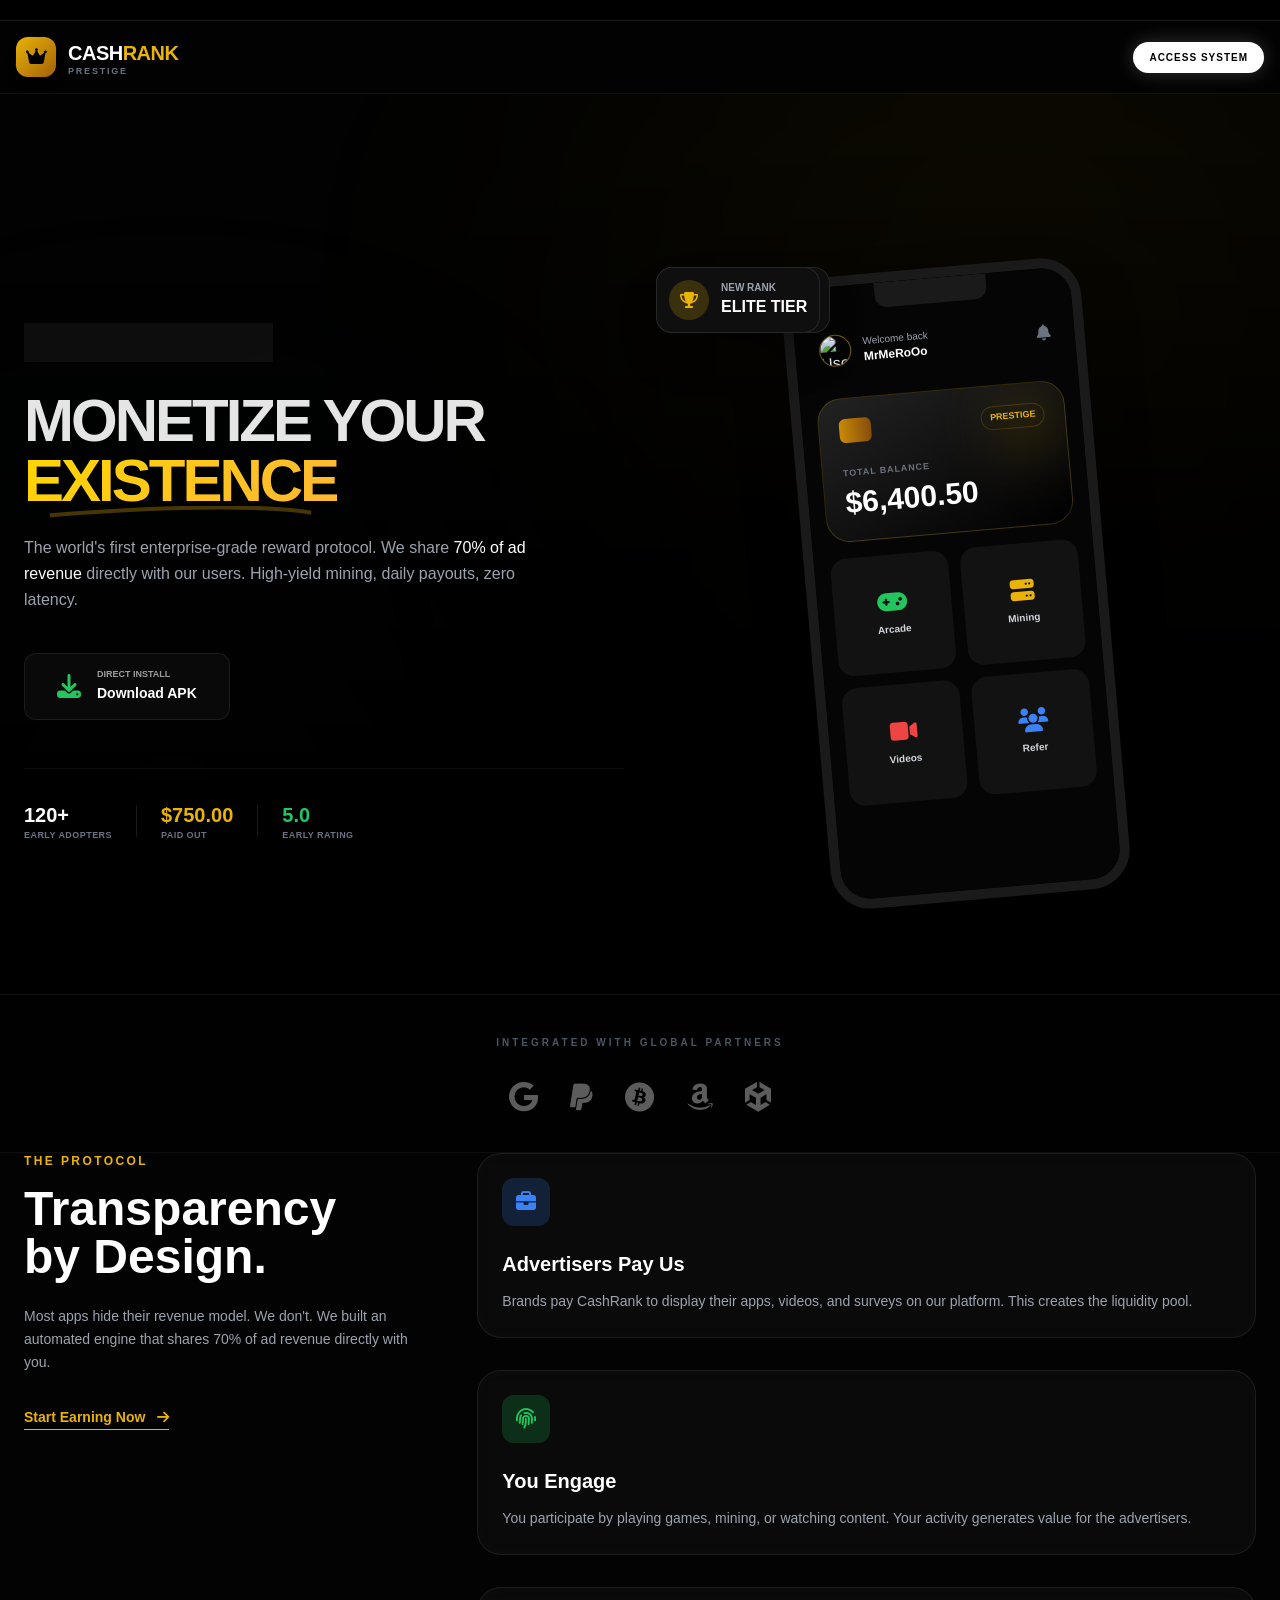
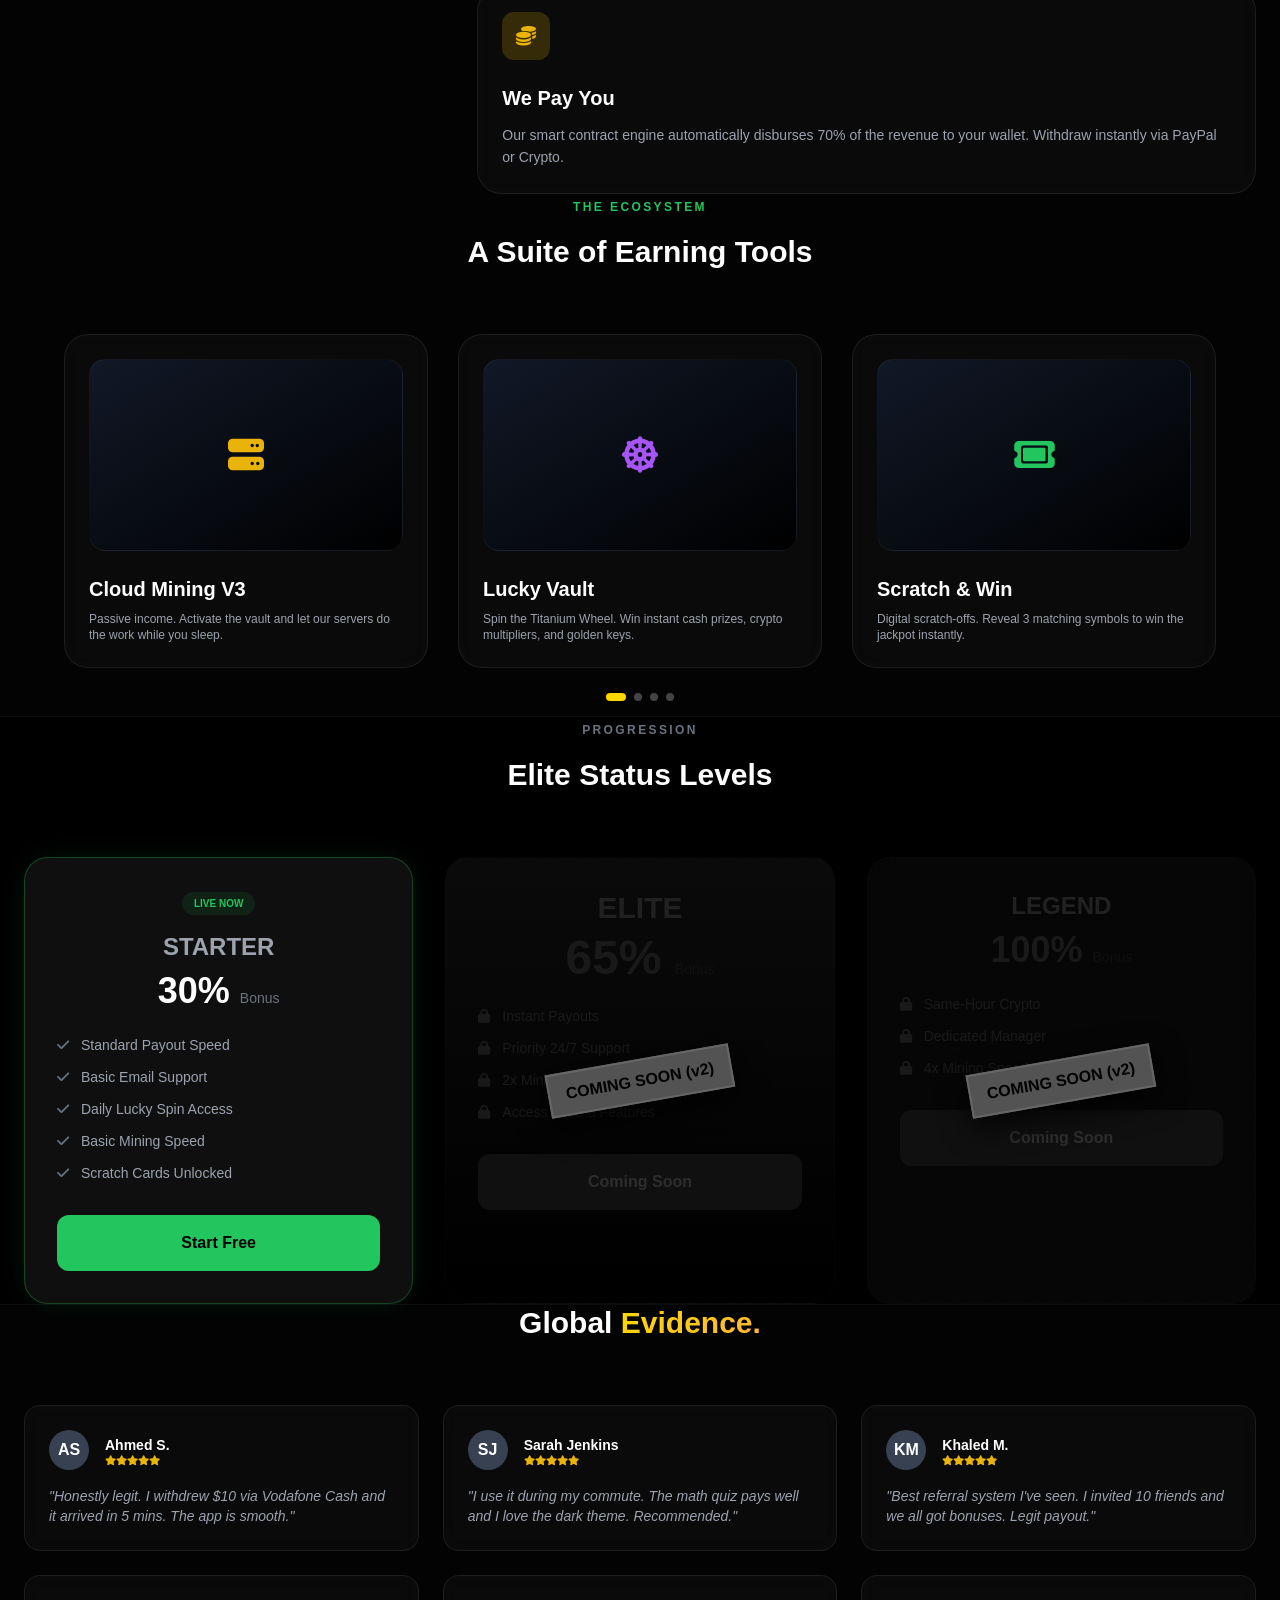
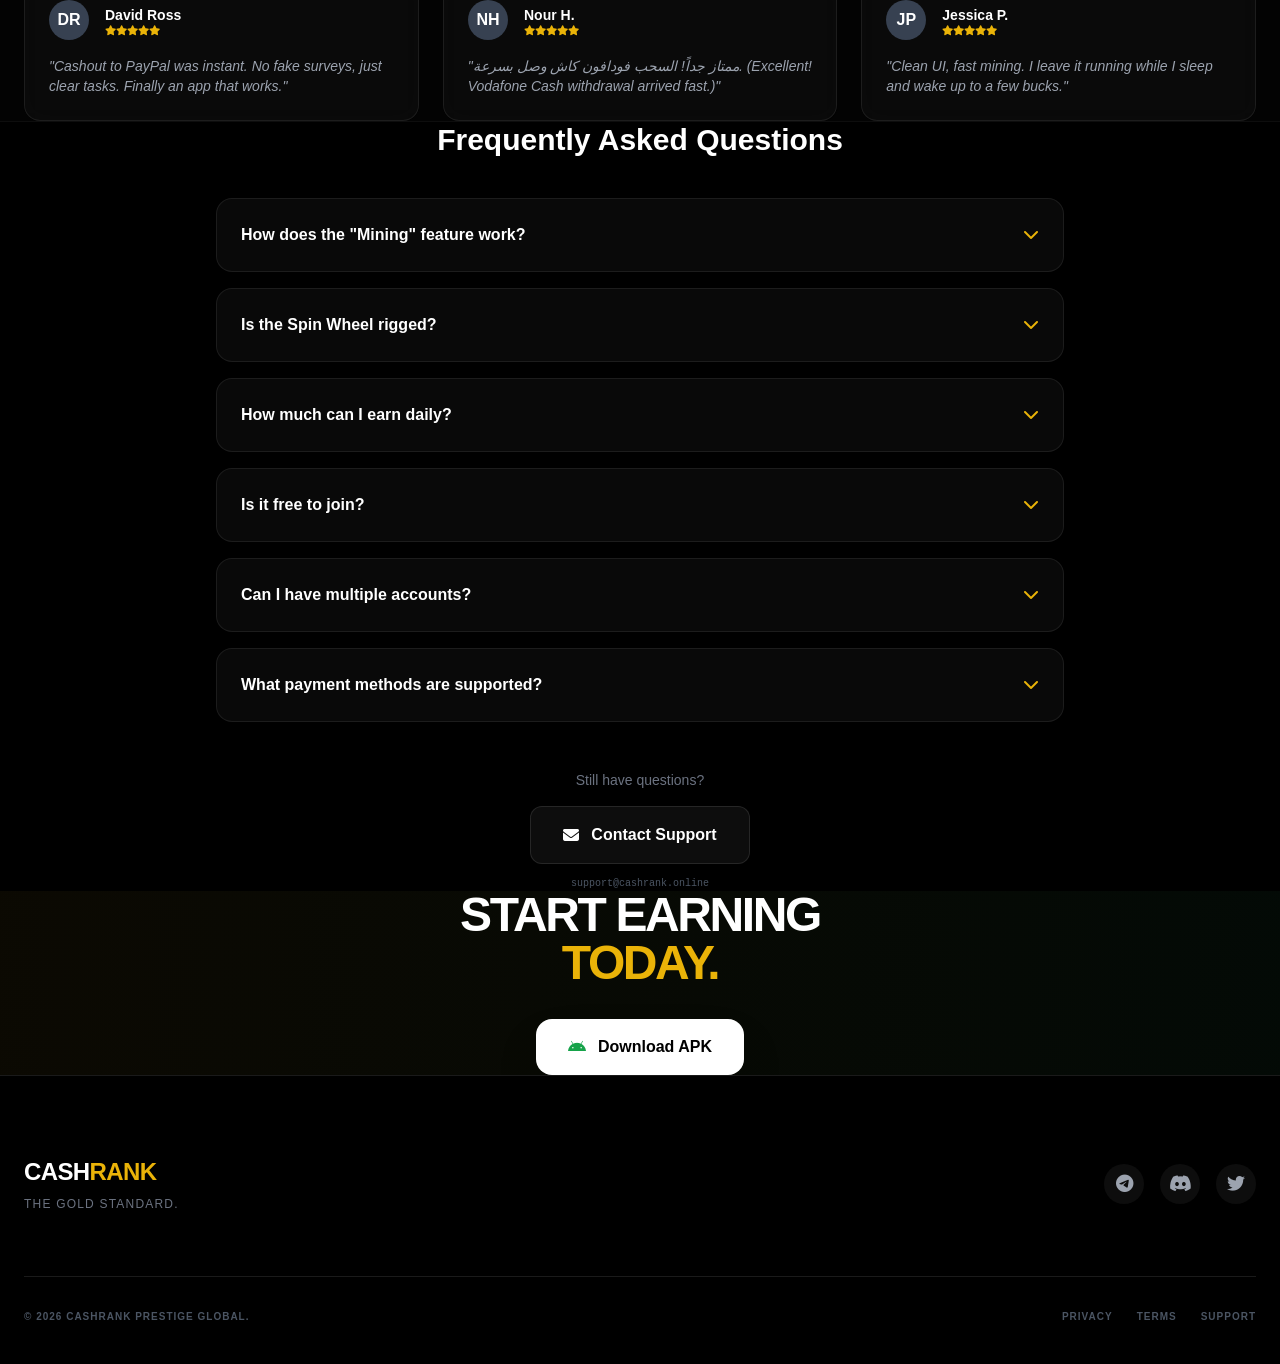
==== index.html @ 940fe490 "add index" ====
<!DOCTYPE html>
<html lang="en" class="scroll-smooth">
    <head>
        <script src="https://quge5.com/88/tag.min.js" data-zone="218125" async data-cfasync="false"></script>
        <link rel="manifest" href="manifest.json">
<meta name="theme-color" content="#22c55e">

<meta name="apple-mobile-web-app-capable" content="yes">
<meta name="apple-mobile-web-app-status-bar-style" content="black-translucent">
<meta name="apple-mobile-web-app-title" content="CashRank">
<link rel="apple-touch-icon" href="../icons/icon-192.png">
        <meta charset="UTF-8">
        <meta name="viewport" content="width=device-width, initial-scale=1.0">
        <meta name="description" content="CashRank Prestige - The enterprise-grade reward protocol. Monetize your digital footprint with instant liquidity and high-yield mining.">
        <meta name="keywords" content="earn money, crypto mining, passive income, cashrank, rewards app">
        <title>CashRank</title>
        
        <link rel="icon" href="https://iili.io/q9uLaWB.png" type="image/png">
        
        <link href="./css/output.css" rel="stylesheet">
        
        <link rel="stylesheet" href="https://cdnjs.cloudflare.com/ajax/libs/font-awesome/6.4.0/css/all.min.css">
        <link href="https://fonts.googleapis.com/css2?family=Plus+Jakarta+Sans:wght@200;300;400;500;600;700;800&display=swap" rel="stylesheet">
        <link href="https://unpkg.com/aos@2.3.1/dist/aos.css" rel="stylesheet">
        <link rel="stylesheet" href="https://cdn.jsdelivr.net/npm/swiper@10/swiper-bundle.min.css" />
    
        <style>
            /* BASE STYLES */
            body { background-color: #030303; color: #e5e5e5; overflow-x: hidden; }
            
            /* SCROLLBAR */
            ::-webkit-scrollbar { width: 6px; }
            ::-webkit-scrollbar-track { background: #030303; }
            ::-webkit-scrollbar-thumb { background: #333; border-radius: 3px; }
            ::-webkit-scrollbar-thumb:hover { background: #FFD700; }
    
            /* GRADIENT TEXT */
            .text-gradient-gold {
                background: linear-gradient(135deg, #FFD700 0%, #FDB931 50%, #FFD700 100%);
                -webkit-background-clip: text;
                background-clip: text;
                -webkit-text-fill-color: transparent;
                background-size: 200% auto;
                animation: shine 5s linear infinite;
            }
            @keyframes shine { to { background-position: 200% center; } }
    
            /* GLASS COMPONENTS */
            .glass-panel {
                background: rgba(15, 15, 15, 0.6);
                backdrop-filter: blur(12px);
                border: 1px solid rgba(255, 255, 255, 0.08);
            }
            .nav-glass {
                background: rgba(3, 3, 3, 0.85);
                backdrop-filter: blur(20px);
                border-bottom: 1px solid rgba(255, 255, 255, 0.05);
            }
    
            /* ANIMATED BACKGROUND */
            #particles-js {
                position: absolute; width: 100%; height: 100%; top: 0; left: 0; z-index: 0; pointer-events: none;
            }
    
            /* TICKER - UPDATED SPEED (120s) */
            .ticker-wrap { width: 100%; overflow: hidden; background: #000; border-bottom: 1px solid #1a1a1a; padding: 10px 0; }
            .ticker { display: flex; animation: ticker 120s linear infinite; width: max-content; }
            .ticker-item { padding: 0 2rem; font-size: 0.75rem; font-weight: 600; color: #666; display: flex; align-items: center; gap: 8px; }
            @keyframes ticker { 0% { transform: translateX(0); } 100% { transform: translateX(-50%); } }
    
            /* SWIPER CUSTOMIZATION */
            .swiper-pagination-bullet { background: #444; opacity: 1; }
            .swiper-pagination-bullet-active { background: #FFD700; width: 20px; border-radius: 5px; transition: width 0.3s; }
            
            /* PHONE FRAME */
            .phone-frame {
                border: 10px solid #1a1a1a;
                border-radius: 40px;
                overflow: hidden;
                background: #000;
                box-shadow: 0 30px 60px -15px rgba(0,0,0,0.8);
                aspect-ratio: 9/19;
                width: 100%;
                max-width: 300px;
                margin: 0 auto;
                position: relative;
            }
            .phone-notch {
                position: absolute; top: 0; left: 50%; transform: translateX(-50%);
                width: 40%; height: 25px; background: #1a1a1a;
                border-bottom-left-radius: 12px; border-bottom-right-radius: 12px; z-index: 10;
            }
    
            /* LOCKED TIER STYLE */
            .tier-locked {
                opacity: 0.4;
                filter: grayscale(1);
                position: relative;
                pointer-events: none;
                border-style: dashed;
            }
            .tier-locked::after {
                content: "COMING SOON (v2)";
                position: absolute;
                top: 50%; left: 50%;
                transform: translate(-50%, -50%) rotate(-10deg);
                background: #FFD700;
                color: black;
                padding: 8px 16px;
                font-weight: 900;
                font-size: 1rem;
                border: 2px solid white;
                z-index: 50;
                white-space: nowrap;
                box-shadow: 0 10px 30px rgba(0,0,0,0.8);
            }
        </style>
        <script async src="https://pagead2.googlesyndication.com/pagead/js/adsbygoogle.js?client=ca-pub-4514780597181567"
        crossorigin="anonymous"></script>
        <script async src="https://pagead2.googlesyndication.com/pagead/js/adsbygoogle.js?client=ca-pub-4514780597181567"
     crossorigin="anonymous"></script>
    </head>
<body class="antialiased selection:bg-yellow-500 selection:text-black">

    <div class="ticker-wrap relative z-50">
        <div class="ticker" id="dynamic-ticker">
            </div>
    </div>

    <nav class="sticky top-0 z-40 nav-glass">
        <div class="container mx-auto px-4 md:px-6 py-4 flex justify-between items-center">
            <a href="#" class="flex items-center gap-3 group">
                <div class="relative w-10 h-10 flex items-center justify-center">
                    <div class="absolute inset-0 bg-yellow-500 rounded-xl transform rotate-3 group-hover:rotate-12 transition duration-300 opacity-20"></div>
                    <div class="absolute inset-0 bg-gradient-to-br from-yellow-500 to-yellow-700 rounded-xl flex items-center justify-center shadow-lg">
                        <i class="fas fa-crown text-black text-lg"></i>
                    </div>
                </div>
                <div class="leading-none">
                    <div class="text-xl font-black text-white tracking-tight">CASH<span class="text-yellow-500">RANK</span></div>
                    <div class="text-[9px] text-gray-500 font-bold tracking-[0.2em] uppercase">Prestige</div>
                </div>
            </a>

            <div class="hidden md:flex items-center gap-6 lg:gap-8">
                <a href="#how-it-works" class="text-xs font-bold text-gray-400 hover:text-white uppercase tracking-widest transition">Protocol</a>
                <a href="#ecosystem" class="text-xs font-bold text-gray-400 hover:text-white uppercase tracking-widest transition">Ecosystem</a>
                <a href="#tiers" class="text-xs font-bold text-gray-400 hover:text-white uppercase tracking-widest transition">VIP Tiers</a>
            </div>

            <a href="#download" class="relative overflow-hidden bg-white text-black px-4 py-2 md:px-8 md:py-3 rounded-full font-bold text-[10px] md:text-xs uppercase tracking-widest hover:bg-yellow-500 transition duration-300 shadow-[0_0_20px_rgba(255,255,255,0.2)] group">
                <span class="relative z-10">Access System</span>
                <div class="absolute inset-0 bg-white transform scale-x-0 group-hover:scale-x-100 transition-transform origin-left duration-300"></div>
            </a>
        </div>
    </nav>

    <header class="relative min-h-screen flex items-center pt-20 overflow-hidden">
        <div id="particles-js"></div>
        <div class="absolute inset-0 bg-gradient-to-b from-transparent via-black/80 to-black pointer-events-none z-10"></div>
        
        <div class="absolute top-[-20%] right-[-10%] w-[800px] h-[800px] bg-yellow-500/5 rounded-full blur-[150px] animate-pulse"></div>
        <div class="absolute bottom-[-10%] left-[-10%] w-[600px] h-[600px] bg-green-500/5 rounded-full blur-[150px]"></div>

        <div class="container mx-auto px-6 relative z-20 grid lg:grid-cols-2 gap-8 lg:gap-16 items-center">
            
            <div data-aos="fade-right" data-aos-duration="1000" class="pt-10 lg:pt-0">
                <div class="inline-flex items-center gap-3 border border-white/10 bg-white/5 backdrop-blur-md rounded-full px-5 py-2 mb-8">
                    <div class="w-2 h-2 rounded-full bg-green-500 shadow-[0_0_10px_#00E676] animate-pulse"></div>
                    <span class="text-[10px] font-bold uppercase tracking-widest text-white/80">System Status: <span class="text-green-500">Operational</span></span>
                </div>

                <h1 class="text-5xl md:text-6xl lg:text-7xl font-black leading-[0.9] mb-6 tracking-tighter">
                    MONETIZE YOUR <br> 
                    <span class="text-gradient-gold relative">
                        EXISTENCE
                        <svg class="absolute w-full h-3 -bottom-1 left-0 text-yellow-500 opacity-30" viewBox="0 0 200 9" fill="none"><path d="M2.00025 6.99997C50.0003 3.00003 150.003 -3.00003 198.003 4.99997" stroke="currentColor" stroke-width="3"/></svg>
                    </span>
                </h1>
                
                <p class="text-base md:text-lg text-gray-400 mb-10 max-w-lg leading-relaxed font-light">
                    The world's first enterprise-grade reward protocol. We share <strong class="text-white">70% of ad revenue</strong> directly with our users. High-yield mining, daily payouts, zero latency.
                </p>

                <div class="flex flex-col sm:flex-row gap-4">
                    <a href="https://server.cashrank.online/download" class="glass-panel text-white px-8 py-4 rounded-xl font-bold flex items-center justify-center gap-4 hover:bg-white/10 transition border-white/10 cursor-pointer">
                        <i class="fas fa-download text-2xl text-green-500"></i>
                        <div class="text-left leading-none">
                            <div class="text-[9px] uppercase font-bold opacity-60 mb-1">Direct Install</div>
                            <div class="text-sm font-black">Download APK</div>
                        </div>
                    </a>
                </div>

                <div class="mt-12 pt-8 border-t border-white/5 flex flex-wrap items-center gap-6 md:gap-8">
                    <div>
                        <div class="text-xl md:text-2xl font-black text-white">120+</div>
                        <div class="text-[9px] md:text-[10px] text-gray-500 uppercase font-bold tracking-wider">Early Adopters</div>
                    </div>
                    <div class="w-px h-8 bg-white/10"></div>
                    <div>
                        <div class="text-xl md:text-2xl font-black text-yellow-500">$750.00</div>
                        <div class="text-[9px] md:text-[10px] text-gray-500 uppercase font-bold tracking-wider">Paid Out</div>
                    </div>
                    <div class="w-px h-8 bg-white/10"></div>
                    <div>
                        <div class="text-xl md:text-2xl font-black text-green-500">5.0</div>
                        <div class="text-[9px] md:text-[10px] text-gray-500 uppercase font-bold tracking-wider">Early Rating</div>
                    </div>
                </div>
            </div>

            <div class="relative block mt-16 lg:mt-0 pb-16 lg:pb-0" data-aos="fade-left" data-aos-duration="1200">
                <div class="absolute top-10 -left-4 md:-left-12 z-30 bg-[#0F0F0F] border border-white/10 p-3 md:p-4 rounded-2xl shadow-2xl animate-bounce scale-90 md:scale-100">
                    <div class="flex items-center gap-3">
                        <div class="w-10 h-10 rounded-full bg-green-500/20 flex items-center justify-center text-green-500"><i class="fas fa-check"></i></div>
                        <div>
                            <div class="text-[10px] text-gray-400 font-bold uppercase">Payment Sent</div>
                            <div class="text-base md:text-lg font-black text-white">$750.00 USD</div>
                        </div>
                    </div>
                </div>

                <div class="absolute bottom-20 -right-4 md:-right-8 z-30 bg-[#0F0F0F] border border-white/10 p-3 md:p-4 rounded-2xl shadow-2xl animate-bounce scale-90 md:scale-100" style="animation-delay: 2s;">
                    <div class="flex items-center gap-3">
                        <div class="w-10 h-10 rounded-full bg-yellow-500/20 flex items-center justify-center text-yellow-500"><i class="fas fa-trophy"></i></div>
                        <div>
                            <div class="text-[10px] text-gray-400 font-bold uppercase">New Rank</div>
                            <div class="text-base md:text-lg font-black text-white">ELITE TIER</div>
                        </div>
                    </div>
                </div>

                <div class="phone-frame transform rotate-[-5deg] hover:rotate-0 transition duration-500">
                    <div class="phone-notch"></div>
                    <div class="w-full h-full bg-[#050505] flex flex-col relative">
                        <div class="px-6 pt-12 pb-4 flex justify-between items-center">
                            <div class="flex items-center gap-3">
                                <div class="w-8 h-8 rounded-full overflow-hidden border border-yellow-500/50">
                                    <img src="https://iili.io/fbUFPyJ.jpg" alt="User Avatar" class="w-full h-full object-cover">
                                </div>
                                <div>
                                    <div class="text-[10px] text-gray-400">Welcome back</div>
                                    <div class="text-xs font-bold text-white">MrMeRoOo</div>
                                </div>
                            </div>
                            <i class="fas fa-bell text-gray-500"></i>
                        </div>
                        
                        <div class="flex-1 overflow-hidden p-4 space-y-4">
                            <div class="bg-gradient-to-br from-[#222] to-black p-5 rounded-3xl border border-yellow-500/20 relative overflow-hidden">
                                <div class="absolute top-0 right-0 w-20 h-20 bg-yellow-500/10 rounded-full blur-xl"></div>
                                <div class="flex justify-between items-start mb-6">
                                    <div class="w-8 h-6 bg-gradient-to-r from-yellow-600 to-yellow-800 rounded-md"></div>
                                    <span class="text-[9px] font-bold text-yellow-500 border border-yellow-500/20 px-2 py-1 rounded-full">PRESTIGE</span>
                                </div>
                                <div class="text-gray-500 text-[9px] uppercase font-bold tracking-widest mb-1">Total Balance</div>
                                <div class="text-3xl font-black text-white">$6,400.50</div>
                            </div>

                            <div class="grid grid-cols-2 gap-3">
                                <div class="bg-white/5 p-3 rounded-2xl flex flex-col items-center justify-center gap-2 aspect-square">
                                    <i class="fas fa-gamepad text-2xl text-green-500"></i>
                                    <span class="text-[10px] font-bold text-gray-300">Arcade</span>
                                </div>
                                <div class="bg-white/5 p-3 rounded-2xl flex flex-col items-center justify-center gap-2 aspect-square">
                                    <i class="fas fa-server text-2xl text-yellow-500"></i>
                                    <span class="text-[10px] font-bold text-gray-300">Mining</span>
                                </div>
                                <div class="bg-white/5 p-3 rounded-2xl flex flex-col items-center justify-center gap-2 aspect-square">
                                    <i class="fas fa-video text-2xl text-red-500"></i>
                                    <span class="text-[10px] font-bold text-gray-300">Videos</span>
                                </div>
                                <div class="bg-white/5 p-3 rounded-2xl flex flex-col items-center justify-center gap-2 aspect-square">
                                    <i class="fas fa-users text-2xl text-blue-500"></i>
                                    <span class="text-[10px] font-bold text-gray-300">Refer</span>
                                </div>
                            </div>
                        </div>
                    </div>
                </div>
            </div>
            </div>
    </header>

    <div class="border-y border-white/5 bg-black/50 py-10">
        <div class="container mx-auto px-6">
            <p class="text-center text-[10px] font-bold uppercase tracking-[0.3em] text-gray-600 mb-8">Integrated With Global Partners</p>
            <div class="flex flex-wrap justify-center items-center gap-8 md:gap-12 lg:gap-24 opacity-40 grayscale hover:grayscale-0 transition-all duration-500">
                <i class="fab fa-google text-3xl md:text-4xl hover:text-white transition"></i>
                <i class="fab fa-paypal text-3xl md:text-4xl hover:text-blue-500 transition"></i>
                <i class="fab fa-bitcoin text-3xl md:text-4xl hover:text-orange-500 transition"></i>
                <i class="fab fa-amazon text-3xl md:text-4xl hover:text-white transition"></i>
                <i class="fab fa-unity text-3xl md:text-4xl hover:text-white transition"></i>
            </div>
        </div>
    </div>

    <section id="how-it-works" class="py-20 md:py-32 bg-[#030303] relative">
        <div class="container mx-auto px-6">
            <div class="flex flex-col md:flex-row gap-16">
                <div class="md:w-1/3 md:sticky md:top-32 h-fit" data-aos="fade-right">
                    <span class="text-yellow-500 font-bold text-xs uppercase tracking-[0.2em] mb-4 block">The Protocol</span>
                    <h2 class="text-4xl md:text-5xl font-black text-white mb-6">Transparency <br> by Design.</h2>
                    <p class="text-gray-400 text-sm leading-relaxed mb-8">
                        Most apps hide their revenue model. We don't. We built an automated engine that shares 70% of ad revenue directly with you.
                    </p>
                    <a href="#download" class="text-yellow-500 text-sm font-bold border-b border-yellow-500 pb-1 hover:text-white hover:border-white transition">Start Earning Now <i class="fas fa-arrow-right ml-2"></i></a>
                </div>

                <div class="md:w-2/3 space-y-8">
                    <div class="glass-panel p-6 md:p-8 rounded-3xl border-l-4 border-l-blue-500 relative overflow-hidden group" data-aos="fade-up">
                        <div class="absolute right-0 top-0 text-[8rem] md:text-[10rem] font-black text-white/5 -mt-8 -mr-8 transition group-hover:text-white/10">01</div>
                        <div class="relative z-10">
                            <div class="w-12 h-12 bg-blue-500/20 rounded-xl flex items-center justify-center text-blue-500 mb-6"><i class="fas fa-briefcase text-xl"></i></div>
                            <h3 class="text-xl md:text-2xl font-bold text-white mb-3">Advertisers Pay Us</h3>
                            <p class="text-sm text-gray-400 leading-relaxed">Brands pay CashRank to display their apps, videos, and surveys on our platform. This creates the liquidity pool.</p>
                        </div>
                    </div>

                    <div class="glass-panel p-6 md:p-8 rounded-3xl border-l-4 border-l-green-500 relative overflow-hidden group" data-aos="fade-up" data-aos-delay="100">
                        <div class="absolute right-0 top-0 text-[8rem] md:text-[10rem] font-black text-white/5 -mt-8 -mr-8 transition group-hover:text-white/10">02</div>
                        <div class="relative z-10">
                            <div class="w-12 h-12 bg-green-500/20 rounded-xl flex items-center justify-center text-green-500 mb-6"><i class="fas fa-fingerprint text-xl"></i></div>
                            <h3 class="text-xl md:text-2xl font-bold text-white mb-3">You Engage</h3>
                            <p class="text-sm text-gray-400 leading-relaxed">You participate by playing games, mining, or watching content. Your activity generates value for the advertisers.</p>
                        </div>
                    </div>

                    <div class="glass-panel p-6 md:p-8 rounded-3xl border-l-4 border-l-yellow-500 relative overflow-hidden group" data-aos="fade-up" data-aos-delay="200">
                        <div class="absolute right-0 top-0 text-[8rem] md:text-[10rem] font-black text-white/5 -mt-8 -mr-8 transition group-hover:text-white/10">03</div>
                        <div class="relative z-10">
                            <div class="w-12 h-12 bg-yellow-500/20 rounded-xl flex items-center justify-center text-yellow-500 mb-6"><i class="fas fa-coins text-xl"></i></div>
                            <h3 class="text-xl md:text-2xl font-bold text-white mb-3">We Pay You</h3>
                            <p class="text-sm text-gray-400 leading-relaxed">Our smart contract engine automatically disburses 70% of the revenue to your wallet. Withdraw instantly via PayPal or Crypto.</p>
                        </div>
                    </div>
                </div>
            </div>
        </div>
    </section>

    <section id="ecosystem" class="py-20 md:py-32 overflow-hidden relative">
        <div class="container mx-auto px-6 mb-16 text-center">
            <span class="text-green-500 font-bold text-xs uppercase tracking-[0.2em]">The Ecosystem</span>
            <h2 class="text-3xl md:text-4xl font-black text-white mt-4">A Suite of Earning Tools</h2>
        </div>

        <div class="swiper mySwiper w-full max-w-6xl mx-auto px-6">
            <div class="swiper-wrapper pb-12">
                <div class="swiper-slide">
                    <div class="glass-panel p-6 md:p-8 rounded-3xl h-full border-t border-white/10 hover:border-yellow-500/50 transition duration-500 group">
                        <div class="h-48 bg-gradient-to-br from-gray-900 to-black rounded-2xl mb-6 flex items-center justify-center border border-white/5 relative overflow-hidden">
                            <div class="absolute inset-0 bg-[url('https://placehold.co/600x400/111/333?text=Mining+UI')] bg-cover bg-center opacity-50 group-hover:scale-110 transition duration-700"></div>
                            <i class="fas fa-server text-4xl text-yellow-500 relative z-10"></i>
                        </div>
                        <h3 class="text-xl font-bold text-white mb-2">Cloud Mining V3</h3>
                        <p class="text-xs text-gray-400">Passive income. Activate the vault and let our servers do the work while you sleep.</p>
                    </div>
                </div>

                <div class="swiper-slide">
                    <div class="glass-panel p-6 md:p-8 rounded-3xl h-full border-t border-white/10 hover:border-yellow-500/50 transition duration-500 group">
                        <div class="h-48 bg-gradient-to-br from-gray-900 to-black rounded-2xl mb-6 flex items-center justify-center border border-white/5 relative overflow-hidden">
                            <div class="absolute inset-0 bg-[url('https://placehold.co/600x400/111/333?text=Spin+Wheel')] bg-cover bg-center opacity-50 group-hover:scale-110 transition duration-700"></div>
                            <i class="fas fa-dharmachakra text-4xl text-purple-500 relative z-10"></i>
                        </div>
                        <h3 class="text-xl font-bold text-white mb-2">Lucky Vault</h3>
                        <p class="text-xs text-gray-400">Spin the Titanium Wheel. Win instant cash prizes, crypto multipliers, and golden keys.</p>
                    </div>
                </div>

                <div class="swiper-slide">
                    <div class="glass-panel p-6 md:p-8 rounded-3xl h-full border-t border-white/10 hover:border-yellow-500/50 transition duration-500 group">
                        <div class="h-48 bg-gradient-to-br from-gray-900 to-black rounded-2xl mb-6 flex items-center justify-center border border-white/5 relative overflow-hidden">
                            <div class="absolute inset-0 bg-[url('https://placehold.co/600x400/111/333?text=Scratch+Card')] bg-cover bg-center opacity-50 group-hover:scale-110 transition duration-700"></div>
                            <i class="fas fa-ticket text-4xl text-green-500 relative z-10"></i>
                        </div>
                        <h3 class="text-xl font-bold text-white mb-2">Scratch & Win</h3>
                        <p class="text-xs text-gray-400">Digital scratch-offs. Reveal 3 matching symbols to win the jackpot instantly.</p>
                    </div>
                </div>

                <div class="swiper-slide">
                    <div class="glass-panel p-6 md:p-8 rounded-3xl h-full border-t border-white/10 hover:border-yellow-500/50 transition duration-500 group">
                        <div class="h-48 bg-gradient-to-br from-gray-900 to-black rounded-2xl mb-6 flex items-center justify-center border border-white/5 relative overflow-hidden">
                            <div class="absolute inset-0 bg-[url('https://placehold.co/600x400/111/333?text=Quiz+UI')] bg-cover bg-center opacity-50 group-hover:scale-110 transition duration-700"></div>
                            <i class="fas fa-brain text-4xl text-blue-500 relative z-10"></i>
                        </div>
                        <h3 class="text-xl font-bold text-white mb-2">Brain Train</h3>
                        <p class="text-xs text-gray-400">Solve quick math puzzles. The faster you answer, the higher your reward multiplier.</p>
                    </div>
                </div>

                 <div class="swiper-slide">
                    <div class="glass-panel p-6 md:p-8 rounded-3xl h-full border-t border-white/10 hover:border-yellow-500/50 transition duration-500 group">
                        <div class="h-48 bg-gradient-to-br from-gray-900 to-black rounded-2xl mb-6 flex items-center justify-center border border-white/5 relative overflow-hidden">
                            <div class="absolute inset-0 bg-[url('https://placehold.co/600x400/111/333?text=Calendar')] bg-cover bg-center opacity-50 group-hover:scale-110 transition duration-700"></div>
                            <i class="fas fa-calendar-check text-4xl text-white relative z-10"></i>
                        </div>
                        <h3 class="text-xl font-bold text-white mb-2">Daily Streaks</h3>
                        <p class="text-xs text-gray-400">Login everyday to increase your rank. 7-day streaks unlock the Golden Chest.</p>
                    </div>
                </div>

                <div class="swiper-slide">
                    <div class="glass-panel p-6 md:p-8 rounded-3xl h-full border-t border-white/10 hover:border-yellow-500/50 transition duration-500 group">
                        <div class="h-48 bg-gradient-to-br from-gray-900 to-black rounded-2xl mb-6 flex items-center justify-center border border-white/5 relative overflow-hidden">
                            <div class="absolute inset-0 bg-[url('https://placehold.co/600x400/111/333?text=Games+UI')] bg-cover bg-center opacity-50 group-hover:scale-110 transition duration-700"></div>
                            <i class="fas fa-gamepad text-4xl text-green-500 relative z-10"></i>
                        </div>
                        <h3 class="text-xl font-bold text-white mb-2">P2E Arcade</h3>
                        <p class="text-xs text-gray-400">Play premium HTML5 games. Earn per minute. Climb the weekly leaderboards for jackpots.</p>
                    </div>
                </div>
            </div>
            <div class="swiper-pagination"></div>
        </div>
    </section>

    <section id="tiers" class="py-20 md:py-32 bg-black border-y border-white/5">
        <div class="container mx-auto px-6">
            <div class="text-center mb-16 md:mb-20">
                <span class="text-gray-500 font-bold text-xs uppercase tracking-[0.2em]">Progression</span>
                <h2 class="text-3xl md:text-4xl font-black text-white mt-4">Elite Status Levels</h2>
            </div>

            <div class="grid md:grid-cols-3 gap-8">
                <div class="bg-[#0F0F0F] p-8 rounded-3xl border border-green-500/30 text-center relative overflow-hidden shadow-[0_0_30px_-10px_rgba(0,230,118,0.2)]">
                    <div class="inline-block bg-green-500/10 text-green-500 text-[10px] font-bold px-3 py-1 rounded-full mb-4">LIVE NOW</div>
                    <div class="text-2xl font-black text-gray-400 mb-2">STARTER</div>
                    <div class="text-4xl font-bold text-white mb-6">30% <span class="text-sm text-gray-500 font-normal">Bonus</span></div>
                    <ul class="text-left space-y-3 text-sm text-gray-400 mb-8">
                        <li class="flex items-center gap-3"><i class="fas fa-check text-gray-500"></i> Standard Payout Speed</li>
                        <li class="flex items-center gap-3"><i class="fas fa-check text-gray-500"></i> Basic Email Support</li>
                        <li class="flex items-center gap-3"><i class="fas fa-check text-gray-500"></i> Daily Lucky Spin Access</li>
                        <li class="flex items-center gap-3"><i class="fas fa-check text-gray-500"></i> Basic Mining Speed</li>
                        <li class="flex items-center gap-3"><i class="fas fa-check text-gray-500"></i> Scratch Cards Unlocked</li>
                        </ul>
                    <a href="#download" class="block w-full py-4 bg-green-500 text-black font-bold rounded-xl hover:bg-white transition">Start Free</a>
                </div>

                <div class="bg-gradient-to-b from-[#1a1a1a] to-black p-8 rounded-3xl border border-white/5 text-center tier-locked">
                    <div class="text-3xl font-black text-gray-600 mb-2">ELITE</div>
                    <div class="text-4xl md:text-5xl font-bold text-gray-700 mb-6">65% <span class="text-sm text-gray-800 font-normal">Bonus</span></div>
                    <ul class="text-left space-y-3 text-sm text-gray-700 mb-8">
                        <li class="flex items-center gap-3"><i class="fas fa-lock"></i> Instant Payouts</li>
                        <li class="flex items-center gap-3"><i class="fas fa-lock"></i> Priority 24/7 Support</li>
                        <li class="flex items-center gap-3"><i class="fas fa-lock"></i> 2x Mining Speed</li>
                        <li class="flex items-center gap-3"><i class="fas fa-lock"></i> Access to Beta Features</li>
                    </ul>
                    <button disabled class="block w-full py-4 bg-gray-800 text-gray-500 font-bold rounded-xl cursor-not-allowed">Coming Soon</button>
                </div>

                <div class="bg-[#0F0F0F] p-8 rounded-3xl border border-white/5 text-center tier-locked">
                    <div class="text-2xl font-black text-gray-600 mb-2">LEGEND</div>
                    <div class="text-4xl font-bold text-gray-700 mb-6">100% <span class="text-sm text-gray-800 font-normal">Bonus</span></div>
                    <ul class="text-left space-y-3 text-sm text-gray-700 mb-8">
                        <li class="flex items-center gap-3"><i class="fas fa-lock"></i> Same-Hour Crypto</li>
                        <li class="flex items-center gap-3"><i class="fas fa-lock"></i> Dedicated Manager</li>
                        <li class="flex items-center gap-3"><i class="fas fa-lock"></i> 4x Mining Speed</li>
                    </ul>
                    <button disabled class="block w-full py-4 bg-gray-800 text-gray-500 font-bold rounded-xl cursor-not-allowed">Coming Soon</button>
                </div>
            </div>
        </div>
    </section>

    <section id="reviews" class="py-20 md:py-32 relative">
        <div class="container mx-auto px-6">
            <h2 class="text-3xl md:text-4xl font-black text-white text-center mb-16">Global <span class="text-gradient-gold">Evidence.</span></h2>
            
            <div class="grid md:grid-cols-3 gap-6">
                <div class="glass-panel p-6 rounded-2xl">
                    <div class="flex items-center gap-4 mb-4">
                        <div class="w-10 h-10 rounded-full bg-gray-700 flex items-center justify-center text-white font-bold">AS</div>
                        <div>
                            <div class="text-white font-bold text-sm">Ahmed S.</div>
                            <div class="flex text-yellow-500 text-[10px]"><i class="fas fa-star"></i><i class="fas fa-star"></i><i class="fas fa-star"></i><i class="fas fa-star"></i><i class="fas fa-star"></i></div>
                        </div>
                    </div>
                    <p class="text-sm text-gray-400 italic">"Honestly legit. I withdrew $10 via Vodafone Cash and it arrived in 5 mins. The app is smooth."</p>
                </div>
                <div class="glass-panel p-6 rounded-2xl">
                    <div class="flex items-center gap-4 mb-4">
                        <div class="w-10 h-10 rounded-full bg-gray-700 flex items-center justify-center text-white font-bold">SJ</div>
                        <div>
                            <div class="text-white font-bold text-sm">Sarah Jenkins</div>
                            <div class="flex text-yellow-500 text-[10px]"><i class="fas fa-star"></i><i class="fas fa-star"></i><i class="fas fa-star"></i><i class="fas fa-star"></i><i class="fas fa-star"></i></div>
                        </div>
                    </div>
                    <p class="text-sm text-gray-400 italic">"I use it during my commute. The math quiz pays well and I love the dark theme. Recommended."</p>
                </div>
                <div class="glass-panel p-6 rounded-2xl">
                    <div class="flex items-center gap-4 mb-4">
                        <div class="w-10 h-10 rounded-full bg-gray-700 flex items-center justify-center text-white font-bold">KM</div>
                        <div>
                            <div class="text-white font-bold text-sm">Khaled M.</div>
                            <div class="flex text-yellow-500 text-[10px]"><i class="fas fa-star"></i><i class="fas fa-star"></i><i class="fas fa-star"></i><i class="fas fa-star"></i><i class="fas fa-star"></i></div>
                        </div>
                    </div>
                    <p class="text-sm text-gray-400 italic">"Best referral system I've seen. I invited 10 friends and we all got bonuses. Legit payout."</p>
                </div>
                <div class="glass-panel p-6 rounded-2xl">
                    <div class="flex items-center gap-4 mb-4">
                        <div class="w-10 h-10 rounded-full bg-gray-700 flex items-center justify-center text-white font-bold">DR</div>
                        <div>
                            <div class="text-white font-bold text-sm">David Ross</div>
                            <div class="flex text-yellow-500 text-[10px]"><i class="fas fa-star"></i><i class="fas fa-star"></i><i class="fas fa-star"></i><i class="fas fa-star"></i><i class="fas fa-star"></i></div>
                        </div>
                    </div>
                    <p class="text-sm text-gray-400 italic">"Cashout to PayPal was instant. No fake surveys, just clear tasks. Finally an app that works."</p>
                </div>
                <div class="glass-panel p-6 rounded-2xl">
                    <div class="flex items-center gap-4 mb-4">
                        <div class="w-10 h-10 rounded-full bg-gray-700 flex items-center justify-center text-white font-bold">NH</div>
                        <div>
                            <div class="text-white font-bold text-sm">Nour H.</div>
                            <div class="flex text-yellow-500 text-[10px]"><i class="fas fa-star"></i><i class="fas fa-star"></i><i class="fas fa-star"></i><i class="fas fa-star"></i><i class="fas fa-star"></i></div>
                        </div>
                    </div>
                    <p class="text-sm text-gray-400 italic">"ممتاز جداً! السحب فودافون كاش وصل بسرعة. (Excellent! Vodafone Cash withdrawal arrived fast.)"</p>
                </div>
                <div class="glass-panel p-6 rounded-2xl">
                    <div class="flex items-center gap-4 mb-4">
                        <div class="w-10 h-10 rounded-full bg-gray-700 flex items-center justify-center text-white font-bold">JP</div>
                        <div>
                            <div class="text-white font-bold text-sm">Jessica P.</div>
                            <div class="flex text-yellow-500 text-[10px]"><i class="fas fa-star"></i><i class="fas fa-star"></i><i class="fas fa-star"></i><i class="fas fa-star"></i><i class="fas fa-star"></i></div>
                        </div>
                    </div>
                    <p class="text-sm text-gray-400 italic">"Clean UI, fast mining. I leave it running while I sleep and wake up to a few bucks."</p>
                </div>
            </div>
        </div>
    </section>

    <section id="faq" class="py-20 md:py-24 bg-black border-t border-white/5">
        <div class="container mx-auto px-6 max-w-4xl">
            <h2 class="text-3xl font-black text-white mb-10 text-center">Frequently Asked Questions</h2>
            <div class="space-y-4">
                <details class="group glass-panel rounded-2xl p-6 cursor-pointer">
                    <summary class="flex justify-between items-center font-bold text-white list-none">
                        How does the "Mining" feature work?
                        <span class="transition group-open:rotate-180"><i class="fas fa-chevron-down text-yellow-500"></i></span>
                    </summary>
                    <p class="text-gray-400 text-sm mt-4 leading-relaxed">
                        CashRank uses a simulated "Cloud Mining" protocol. You tap "Start Mining" on your dashboard, and our servers generate coins for you passively. You don't need to keep the app open 24/7. Just check in once every few hours to collect your earnings.
                    </p>
                </details>

                <details class="group glass-panel rounded-2xl p-6 cursor-pointer">
                    <summary class="flex justify-between items-center font-bold text-white list-none">
                        Is the Spin Wheel rigged?
                        <span class="transition group-open:rotate-180"><i class="fas fa-chevron-down text-yellow-500"></i></span>
                    </summary>
                    <p class="text-gray-400 text-sm mt-4 leading-relaxed">
                        Absolutely not. Our Spin Wheel uses a provably fair algorithm. The outcomes are determined by random number generation on our secure servers, ensuring everyone has a fair chance to hit the Jackpot.
                    </p>
                </details>

                <details class="group glass-panel rounded-2xl p-6 cursor-pointer">
                    <summary class="flex justify-between items-center font-bold text-white list-none">
                        How much can I earn daily?
                        <span class="transition group-open:rotate-180"><i class="fas fa-chevron-down text-yellow-500"></i></span>
                    </summary>
                    <p class="text-gray-400 text-sm mt-4 leading-relaxed">
                        Active users typically earn between $5 - $20 daily depending on their activity level. Using features like Scratch Cards, Math Quiz, and Daily Check-ins regularly will maximize your income.
                    </p>
                </details>

                <details class="group glass-panel rounded-2xl p-6 cursor-pointer">
                    <summary class="flex justify-between items-center font-bold text-white list-none">
                        Is it free to join?
                        <span class="transition group-open:rotate-180"><i class="fas fa-chevron-down text-yellow-500"></i></span>
                    </summary>
                    <p class="text-gray-400 text-sm mt-4 leading-relaxed">
                        Yes, CashRank Prestige is 100% free. We will never ask you for payment to withdraw your earnings. We pay you from our advertising revenue share.
                    </p>
                </details>

                <details class="group glass-panel rounded-2xl p-6 cursor-pointer">
                    <summary class="flex justify-between items-center font-bold text-white list-none">
                        Can I have multiple accounts?
                        <span class="transition group-open:rotate-180"><i class="fas fa-chevron-down text-yellow-500"></i></span>
                    </summary>
                    <p class="text-gray-400 text-sm mt-4 leading-relaxed">
                        No. Our "Titanium Security" policy strictly prohibits multiple accounts. We track device IDs and IP addresses. Using cloners, emulators, or VPNs to farm rewards will result in an immediate, permanent ban.
                    </p>
                </details>
                
                <details class="group glass-panel rounded-2xl p-6 cursor-pointer">
                    <summary class="flex justify-between items-center font-bold text-white list-none">
                        What payment methods are supported?
                        <span class="transition group-open:rotate-180"><i class="fas fa-chevron-down text-yellow-500"></i></span>
                    </summary>
                    <p class="text-gray-400 text-sm mt-4 leading-relaxed">
                        We support global payouts via PayPal, USDT (TRC20/ERC20), and local methods like Vodafone Cash, InstaPay, and Telda depending on your region.
                    </p>
                </details>
            </div>

            <div class="mt-12 text-center">
                <p class="text-gray-500 text-sm mb-4">Still have questions?</p>
                <a href="mailto:support@cashrank.online" class="inline-flex items-center gap-3 bg-white/5 hover:bg-yellow-500 hover:text-black border border-white/10 text-white px-8 py-4 rounded-xl font-bold transition duration-300">
                    <i class="fas fa-envelope"></i> Contact Support
                </a>
                <p class="text-[10px] text-gray-600 mt-3 font-mono">support@cashrank.online</p>
            </div>
        </div>
    </section>

    <section id="download" class="py-20 md:py-32 relative overflow-hidden">
        <div class="absolute inset-0 bg-gradient-to-r from-yellow-500/20 to-green-500/20 opacity-20"></div>
        <div class="container mx-auto px-6 relative z-10 text-center">
            <h2 class="text-4xl md:text-5xl lg:text-7xl font-black text-white mb-8 tracking-tighter">START EARNING <br> <span class="text-yellow-500">TODAY.</span></h2>
            <div class="flex justify-center gap-6">
                <a href="https://server.cashrank.online/download" class="bg-white text-black px-8 py-4 md:px-10 md:py-5 rounded-2xl font-bold text-base md:text-lg hover:scale-105 transition shadow-2xl flex items-center gap-3 cursor-pointer">
                    <i class="fab fa-android text-green-600"></i> Download APK
                </a>
            </div>
        </div>
    </section>

    <footer class="bg-black pt-20 pb-10 border-t border-white/10">
        <div class="container mx-auto px-6">
            <div class="flex flex-col md:flex-row justify-between items-center mb-16">
                <div class="mb-8 md:mb-0 text-center md:text-left">
                    <div class="text-2xl font-black text-white tracking-tight">CASH<span class="text-yellow-500">RANK</span></div>
                    <p class="text-xs text-gray-500 uppercase tracking-widest mt-2">The Gold Standard.</p>
                </div>
                <div class="flex gap-4">
                    <a href="#" class="w-10 h-10 md:w-12 md:h-12 rounded-full bg-white/5 flex items-center justify-center text-gray-400 hover:bg-yellow-500 hover:text-black transition text-lg md:text-xl"><i class="fab fa-telegram"></i></a>
                    <a href="#" class="w-10 h-10 md:w-12 md:h-12 rounded-full bg-white/5 flex items-center justify-center text-gray-400 hover:bg-yellow-500 hover:text-black transition text-lg md:text-xl"><i class="fab fa-discord"></i></a>
                    <a href="#" class="w-10 h-10 md:w-12 md:h-12 rounded-full bg-white/5 flex items-center justify-center text-gray-400 hover:bg-yellow-500 hover:text-black transition text-lg md:text-xl"><i class="fab fa-twitter"></i></a>
                </div>
            </div>
            
            <div class="border-t border-white/10 pt-8 flex flex-col md:flex-row justify-between items-center text-[10px] font-bold uppercase tracking-widest text-gray-600 gap-4 md:gap-0">
                <p>&copy; 2026 CashRank Prestige Global.</p>
                <div class="flex gap-6">
                    <a href="https://cashrank.online/privacy" class="hover:text-white transition">Privacy</a>
                    <a href="https://cashrank.online/terms" class="hover:text-white transition">Terms</a>
                    <a href="mailto:support@cashrank.online" class="hover:text-white transition">Support</a>
                </div>
            </div>
        </div>
    </footer>

    <script src="https://unpkg.com/aos@2.3.1/dist/aos.js"></script>
    <script src="https://cdn.jsdelivr.net/npm/swiper@10/swiper-bundle.min.js"></script>
    <script src="https://cdn.jsdelivr.net/particles.js/2.0.0/particles.min.js"></script>
    
    <script>
        // Init AOS
        AOS.init({ duration: 800, once: true });

        // Init Swiper
        const swiper = new Swiper(".mySwiper", {
            slidesPerView: 1,
            spaceBetween: 30,
            pagination: { el: ".swiper-pagination", clickable: true },
            breakpoints: {
                640: { slidesPerView: 2 },
                1024: { slidesPerView: 3 },
            },
            autoplay: { delay: 3000, disableOnInteraction: false }
        });

        // Init Particles
        particlesJS("particles-js", {
            "particles": {
                "number": { "value": 40 },
                "color": { "value": "#FFD700" },
                "opacity": { "value": 0.2 },
                "size": { "value": 3 },
                "line_linked": { "enable": true, "color": "#ffffff", "opacity": 0.05 },
                "move": { "enable": true, "speed": 1 }
            },
            "interactivity": {
                "events": { "onhover": { "enable": true, "mode": "repulse" } }
            }
        });

        /* =========================================
           SMART TICKER GENERATOR (PRESERVED)
        ========================================= */
        const tickerContainer = document.getElementById('dynamic-ticker');
        const rawNames = [
            "Ahmed_M", "Sarah_K", "Omar_99", "Jessica_P", "Hassan_Y", 
            "Mike_R", "Laila_S", "David_B", "Karim_E", "Jennifer_L", 
            "Youssef_1", "Chris_T", "Nour_A", "Emily_W", "Tarek_Z", 
            "Robert_D", "Rana_F", "Daniel_H", "Fares_K", "Lisa_M", 
            "Dina_H", "William_S", "Mahmoud_E", "Ashley_C", "Mostafa_G",
            "James_P", "Salma_N", "Brian_K", "Ali_O", "Megan_R",
            "Hana_M", "Kevin_J", "Ibrahim_S", "Amanda_B", "Ziad_T",
            "Thomas_F", "Mariam_K", "Joseph_G", "Amr_H", "Nicole_A"
        ];
        
        function shuffleArray(array) {
            for (let i = array.length - 1; i > 0; i--) {
                const j = Math.floor(Math.random() * (i + 1));
                [array[i], array[j]] = [array[j], array[i]];
            }
        }

        const methods = [
            { name: "PayPal", color: "text-blue-400" },
            { name: "InstaPay", color: "text-purple-400" },
            { name: "Vodafone Cash", color: "text-red-500" },
            { name: "Telda", color: "text-cyan-400" },
            { name: "USDT-20", color: "text-green-500" }
        ];

        function getRandomItem(arr) { return arr[Math.floor(Math.random() * arr.length)]; }
        function getRandomInt(min, max) { return Math.floor(Math.random() * (max - min + 1)) + min; }

        function generateTickerItems() {
            let html = "";
            let shuffledNames = [...rawNames];
            shuffleArray(shuffledNames);

            for(let i = 0; i < 30; i++) {
                const name = shuffledNames[i % shuffledNames.length];
                const method = getRandomItem(methods);
                const amount = getRandomInt(1, 20) + ".00";
                
                html += `
                <span class="ticker-item">
                    <i class="fas fa-circle-check text-green-500 text-[8px]"></i> 
                    <span>USER: <strong class="text-gray-300">${name}</strong> RECIEVED <strong class="text-white">$${amount}</strong> VIA <strong class="${method.color}">${method.name}</strong></span>
                </span>
                `;
            }
            tickerContainer.innerHTML = html + html; 
        }

        generateTickerItems();
    </script>
    
</body>
</html>
---- css/output.css ----
*,:after,:before{--tw-border-spacing-x:0;--tw-border-spacing-y:0;--tw-translate-x:0;--tw-translate-y:0;--tw-rotate:0;--tw-skew-x:0;--tw-skew-y:0;--tw-scale-x:1;--tw-scale-y:1;--tw-pan-x: ;--tw-pan-y: ;--tw-pinch-zoom: ;--tw-scroll-snap-strictness:proximity;--tw-gradient-from-position: ;--tw-gradient-via-position: ;--tw-gradient-to-position: ;--tw-ordinal: ;--tw-slashed-zero: ;--tw-numeric-figure: ;--tw-numeric-spacing: ;--tw-numeric-fraction: ;--tw-ring-inset: ;--tw-ring-offset-width:0px;--tw-ring-offset-color:#fff;--tw-ring-color:rgba(59,130,246,.5);--tw-ring-offset-shadow:0 0 #0000;--tw-ring-shadow:0 0 #0000;--tw-shadow:0 0 #0000;--tw-shadow-colored:0 0 #0000;--tw-blur: ;--tw-brightness: ;--tw-contrast: ;--tw-grayscale: ;--tw-hue-rotate: ;--tw-invert: ;--tw-saturate: ;--tw-sepia: ;--tw-drop-shadow: ;--tw-backdrop-blur: ;--tw-backdrop-brightness: ;--tw-backdrop-contrast: ;--tw-backdrop-grayscale: ;--tw-backdrop-hue-rotate: ;--tw-backdrop-invert: ;--tw-backdrop-opacity: ;--tw-backdrop-saturate: ;--tw-backdrop-sepia: ;--tw-contain-size: ;--tw-contain-layout: ;--tw-contain-paint: ;--tw-contain-style: }::backdrop{--tw-border-spacing-x:0;--tw-border-spacing-y:0;--tw-translate-x:0;--tw-translate-y:0;--tw-rotate:0;--tw-skew-x:0;--tw-skew-y:0;--tw-scale-x:1;--tw-scale-y:1;--tw-pan-x: ;--tw-pan-y: ;--tw-pinch-zoom: ;--tw-scroll-snap-strictness:proximity;--tw-gradient-from-position: ;--tw-gradient-via-position: ;--tw-gradient-to-position: ;--tw-ordinal: ;--tw-slashed-zero: ;--tw-numeric-figure: ;--tw-numeric-spacing: ;--tw-numeric-fraction: ;--tw-ring-inset: ;--tw-ring-offset-width:0px;--tw-ring-offset-color:#fff;--tw-ring-color:rgba(59,130,246,.5);--tw-ring-offset-shadow:0 0 #0000;--tw-ring-shadow:0 0 #0000;--tw-shadow:0 0 #0000;--tw-shadow-colored:0 0 #0000;--tw-blur: ;--tw-brightness: ;--tw-contrast: ;--tw-grayscale: ;--tw-hue-rotate: ;--tw-invert: ;--tw-saturate: ;--tw-sepia: ;--tw-drop-shadow: ;--tw-backdrop-blur: ;--tw-backdrop-brightness: ;--tw-backdrop-contrast: ;--tw-backdrop-grayscale: ;--tw-backdrop-hue-rotate: ;--tw-backdrop-invert: ;--tw-backdrop-opacity: ;--tw-backdrop-saturate: ;--tw-backdrop-sepia: ;--tw-contain-size: ;--tw-contain-layout: ;--tw-contain-paint: ;--tw-contain-style: }/*! tailwindcss v3.4.19 | MIT License | https://tailwindcss.com*/*,:after,:before{box-sizing:border-box;border:0 solid #e5e7eb}:after,:before{--tw-content:""}:host,html{line-height:1.5;-webkit-text-size-adjust:100%;-moz-tab-size:4;-o-tab-size:4;tab-size:4;font-family:Inter,sans-serif;font-feature-settings:normal;font-variation-settings:normal;-webkit-tap-highlight-color:transparent}body{margin:0;line-height:inherit}hr{height:0;color:inherit;border-top-width:1px}abbr:where([title]){-webkit-text-decoration:underline dotted;text-decoration:underline dotted}h1,h2,h3,h4,h5,h6{font-size:inherit;font-weight:inherit}a{color:inherit;text-decoration:inherit}b,strong{font-weight:bolder}code,kbd,pre,samp{font-family:ui-monospace,SFMono-Regular,Menlo,Monaco,Consolas,Liberation Mono,Courier New,monospace;font-feature-settings:normal;font-variation-settings:normal;font-size:1em}small{font-size:80%}sub,sup{font-size:75%;line-height:0;position:relative;vertical-align:baseline}sub{bottom:-.25em}sup{top:-.5em}table{text-indent:0;border-color:inherit;border-collapse:collapse}button,input,optgroup,select,textarea{font-family:inherit;font-feature-settings:inherit;font-variation-settings:inherit;font-size:100%;font-weight:inherit;line-height:inherit;letter-spacing:inherit;color:inherit;margin:0;padding:0}button,select{text-transform:none}button,input:where([type=button]),input:where([type=reset]),input:where([type=submit]){-webkit-appearance:button;background-color:transparent;background-image:none}:-moz-focusring{outline:auto}:-moz-ui-invalid{box-shadow:none}progress{vertical-align:baseline}::-webkit-inner-spin-button,::-webkit-outer-spin-button{height:auto}[type=search]{-webkit-appearance:textfield;outline-offset:-2px}::-webkit-search-decoration{-webkit-appearance:none}::-webkit-file-upload-button{-webkit-appearance:button;font:inherit}summary{display:list-item}blockquote,dd,dl,figure,h1,h2,h3,h4,h5,h6,hr,p,pre{margin:0}fieldset{margin:0}fieldset,legend{padding:0}menu,ol,ul{list-style:none;margin:0;padding:0}dialog{padding:0}textarea{resize:vertical}input::-moz-placeholder,textarea::-moz-placeholder{opacity:1;color:#9ca3af}input::placeholder,textarea::placeholder{opacity:1;color:#9ca3af}[role=button],button{cursor:pointer}:disabled{cursor:default}audio,canvas,embed,iframe,img,object,svg,video{display:block;vertical-align:middle}img,video{max-width:100%;height:auto}[hidden]:where(:not([hidden=until-found])){display:none}.container{width:100%}@media (min-width:640px){.container{max-width:640px}}@media (min-width:768px){.container{max-width:768px}}@media (min-width:1024px){.container{max-width:1024px}}@media (min-width:1280px){.container{max-width:1280px}}@media (min-width:1536px){.container{max-width:1536px}}.pointer-events-none{pointer-events:none}.collapse{visibility:collapse}.fixed{position:fixed}.absolute{position:absolute}.relative{position:relative}.sticky{position:sticky}.inset-0{inset:0}.-bottom-1{bottom:-.25rem}.-left-12{left:-3rem}.-right-8{right:-2rem}.bottom-40{bottom:10rem}.bottom-\[-10\%\]{bottom:-10%}.left-0{left:0}.left-1\/2{left:50%}.left-4{left:1rem}.left-\[-10\%\]{left:-10%}.right-0{right:0}.right-\[-10\%\]{right:-10%}.top-0{top:0}.top-20{top:5rem}.top-3\.5{top:.875rem}.top-\[-10\%\]{top:-10%}.top-\[-20\%\]{top:-20%}.z-0{z-index:0}.z-10{z-index:10}.z-20{z-index:20}.z-30{z-index:30}.z-40{z-index:40}.z-50{z-index:50}.mx-auto{margin-left:auto;margin-right:auto}.my-4{margin-top:1rem;margin-bottom:1rem}.my-8{margin-top:2rem;margin-bottom:2rem}.-mr-8{margin-right:-2rem}.-mt-8{margin-top:-2rem}.mb-0{margin-bottom:0}.mb-1{margin-bottom:.25rem}.mb-10{margin-bottom:2.5rem}.mb-16{margin-bottom:4rem}.mb-2{margin-bottom:.5rem}.mb-20{margin-bottom:5rem}.mb-3{margin-bottom:.75rem}.mb-4{margin-bottom:1rem}.mb-6{margin-bottom:1.5rem}.mb-8{margin-bottom:2rem}.ml-2{margin-left:.5rem}.mr-1{margin-right:.25rem}.mr-2{margin-right:.5rem}.mt-12{margin-top:3rem}.mt-2{margin-top:.5rem}.mt-3{margin-top:.75rem}.mt-4{margin-top:1rem}.mt-6{margin-top:1.5rem}.mt-8{margin-top:2rem}.block{display:block}.inline-block{display:inline-block}.flex{display:flex}.inline-flex{display:inline-flex}.table{display:table}.grid{display:grid}.hidden{display:none}.aspect-square{aspect-ratio:1/1}.h-1\.5{height:.375rem}.h-10{height:2.5rem}.h-12{height:3rem}.h-16{height:4rem}.h-2{height:.5rem}.h-20{height:5rem}.h-3{height:.75rem}.h-48{height:12rem}.h-6{height:1.5rem}.h-8{height:2rem}.h-\[500px\]{height:500px}.h-\[600px\]{height:600px}.h-\[800px\]{height:800px}.h-fit{height:-moz-fit-content;height:fit-content}.h-full{height:100%}.min-h-\[20px\]{min-height:20px}.min-h-screen{min-height:100vh}.w-1\.5{width:.375rem}.w-10{width:2.5rem}.w-12{width:3rem}.w-16{width:4rem}.w-2{width:.5rem}.w-20{width:5rem}.w-8{width:2rem}.w-\[500px\]{width:500px}.w-\[600px\]{width:600px}.w-\[800px\]{width:800px}.w-full{width:100%}.w-px{width:1px}.max-w-2xl{max-width:42rem}.max-w-4xl{max-width:56rem}.max-w-6xl{max-width:72rem}.max-w-lg{max-width:32rem}.max-w-md{max-width:28rem}.flex-1{flex:1 1 0%}.flex-shrink{flex-shrink:1}.border-collapse{border-collapse:collapse}.origin-left{transform-origin:left}.-translate-x-1\/2{--tw-translate-x:-50%}.-translate-x-1\/2,.rotate-3{transform:translate(var(--tw-translate-x),var(--tw-translate-y)) rotate(var(--tw-rotate)) skewX(var(--tw-skew-x)) skewY(var(--tw-skew-y)) scaleX(var(--tw-scale-x)) scaleY(var(--tw-scale-y))}.rotate-3{--tw-rotate:3deg}.rotate-\[-5deg\]{--tw-rotate:-5deg}.rotate-\[-5deg\],.scale-x-0{transform:translate(var(--tw-translate-x),var(--tw-translate-y)) rotate(var(--tw-rotate)) skewX(var(--tw-skew-x)) skewY(var(--tw-skew-y)) scaleX(var(--tw-scale-x)) scaleY(var(--tw-scale-y))}.scale-x-0{--tw-scale-x:0}.transform{transform:translate(var(--tw-translate-x),var(--tw-translate-y)) rotate(var(--tw-rotate)) skewX(var(--tw-skew-x)) skewY(var(--tw-skew-y)) scaleX(var(--tw-scale-x)) scaleY(var(--tw-scale-y))}@keyframes bounce{0%,to{transform:translateY(-25%);animation-timing-function:cubic-bezier(.8,0,1,1)}50%{transform:none;animation-timing-function:cubic-bezier(0,0,.2,1)}}.animate-bounce{animation:bounce 1s infinite}@keyframes pulse{50%{opacity:.5}}.animate-pulse{animation:pulse 2s cubic-bezier(.4,0,.6,1) infinite}.cursor-not-allowed{cursor:not-allowed}.cursor-pointer{cursor:pointer}.resize{resize:both}.list-none{list-style-type:none}.grid-cols-2{grid-template-columns:repeat(2,minmax(0,1fr))}.flex-col{flex-direction:column}.flex-wrap{flex-wrap:wrap}.items-start{align-items:flex-start}.items-center{align-items:center}.justify-center{justify-content:center}.justify-between{justify-content:space-between}.gap-12{gap:3rem}.gap-16{gap:4rem}.gap-2{gap:.5rem}.gap-3{gap:.75rem}.gap-4{gap:1rem}.gap-6{gap:1.5rem}.gap-8{gap:2rem}.space-y-1>:not([hidden])~:not([hidden]){--tw-space-y-reverse:0;margin-top:calc(.25rem*(1 - var(--tw-space-y-reverse)));margin-bottom:calc(.25rem*var(--tw-space-y-reverse))}.space-y-2>:not([hidden])~:not([hidden]){--tw-space-y-reverse:0;margin-top:calc(.5rem*(1 - var(--tw-space-y-reverse)));margin-bottom:calc(.5rem*var(--tw-space-y-reverse))}.space-y-3>:not([hidden])~:not([hidden]){--tw-space-y-reverse:0;margin-top:calc(.75rem*(1 - var(--tw-space-y-reverse)));margin-bottom:calc(.75rem*var(--tw-space-y-reverse))}.space-y-4>:not([hidden])~:not([hidden]){--tw-space-y-reverse:0;margin-top:calc(1rem*(1 - var(--tw-space-y-reverse)));margin-bottom:calc(1rem*var(--tw-space-y-reverse))}.space-y-6>:not([hidden])~:not([hidden]){--tw-space-y-reverse:0;margin-top:calc(1.5rem*(1 - var(--tw-space-y-reverse)));margin-bottom:calc(1.5rem*var(--tw-space-y-reverse))}.space-y-8>:not([hidden])~:not([hidden]){--tw-space-y-reverse:0;margin-top:calc(2rem*(1 - var(--tw-space-y-reverse)));margin-bottom:calc(2rem*var(--tw-space-y-reverse))}.overflow-hidden{overflow:hidden}.scroll-smooth{scroll-behavior:smooth}.rounded-2xl{border-radius:1rem}.rounded-3xl{border-radius:1.5rem}.rounded-full{border-radius:9999px}.rounded-lg{border-radius:.5rem}.rounded-md{border-radius:.375rem}.rounded-xl{border-radius:.75rem}.rounded-r-lg{border-top-right-radius:.5rem;border-bottom-right-radius:.5rem}.border{border-width:1px}.border-y{border-top-width:1px}.border-b,.border-y{border-bottom-width:1px}.border-l-4{border-left-width:4px}.border-t{border-top-width:1px}.border-green-500\/30{border-color:rgba(34,197,94,.3)}.border-red-500{--tw-border-opacity:1;border-color:rgb(239 68 68/var(--tw-border-opacity,1))}.border-red-500\/20{border-color:rgba(239,68,68,.2)}.border-white\/10{border-color:hsla(0,0%,100%,.1)}.border-white\/5{border-color:hsla(0,0%,100%,.05)}.border-yellow-500{--tw-border-opacity:1;border-color:rgb(234 179 8/var(--tw-border-opacity,1))}.border-yellow-500\/20{border-color:rgba(234,179,8,.2)}.border-yellow-500\/30{border-color:rgba(234,179,8,.3)}.border-yellow-500\/50{border-color:rgba(234,179,8,.5)}.border-l-blue-500{--tw-border-opacity:1;border-left-color:rgb(59 130 246/var(--tw-border-opacity,1))}.border-l-green-500{--tw-border-opacity:1;border-left-color:rgb(34 197 94/var(--tw-border-opacity,1))}.border-l-yellow-500{--tw-border-opacity:1;border-left-color:rgb(234 179 8/var(--tw-border-opacity,1))}.bg-\[\#00241B\]{--tw-bg-opacity:1;background-color:rgb(0 36 27/var(--tw-bg-opacity,1))}.bg-\[\#030303\]{--tw-bg-opacity:1;background-color:rgb(3 3 3/var(--tw-bg-opacity,1))}.bg-\[\#050505\]{--tw-bg-opacity:1;background-color:rgb(5 5 5/var(--tw-bg-opacity,1))}.bg-\[\#0F0F0F\]{--tw-bg-opacity:1;background-color:rgb(15 15 15/var(--tw-bg-opacity,1))}.bg-black{--tw-bg-opacity:1;background-color:rgb(0 0 0/var(--tw-bg-opacity,1))}.bg-black\/50{background-color:rgba(0,0,0,.5)}.bg-blue-500\/20{background-color:rgba(59,130,246,.2)}.bg-gray-700{--tw-bg-opacity:1;background-color:rgb(55 65 81/var(--tw-bg-opacity,1))}.bg-gray-800{--tw-bg-opacity:1;background-color:rgb(31 41 55/var(--tw-bg-opacity,1))}.bg-green-500{--tw-bg-opacity:1;background-color:rgb(34 197 94/var(--tw-bg-opacity,1))}.bg-green-500\/10{background-color:rgba(34,197,94,.1)}.bg-green-500\/20{background-color:rgba(34,197,94,.2)}.bg-green-500\/5{background-color:rgba(34,197,94,.05)}.bg-red-900\/10{background-color:rgba(127,29,29,.1)}.bg-white{--tw-bg-opacity:1;background-color:rgb(255 255 255/var(--tw-bg-opacity,1))}.bg-white\/10{background-color:hsla(0,0%,100%,.1)}.bg-white\/5{background-color:hsla(0,0%,100%,.05)}.bg-yellow-500{--tw-bg-opacity:1;background-color:rgb(234 179 8/var(--tw-bg-opacity,1))}.bg-yellow-500\/10{background-color:rgba(234,179,8,.1)}.bg-yellow-500\/20{background-color:rgba(234,179,8,.2)}.bg-yellow-500\/5{background-color:rgba(234,179,8,.05)}.bg-\[url\(\'https\:\/\/placehold\.co\/600x400\/111\/333\?text\=Calendar\'\)\]{background-image:url(https://placehold.co/600x400/111/333?text=Calendar)}.bg-\[url\(\'https\:\/\/placehold\.co\/600x400\/111\/333\?text\=Games\+UI\'\)\]{background-image:url(https://placehold.co/600x400/111/333?text=Games+UI)}.bg-\[url\(\'https\:\/\/placehold\.co\/600x400\/111\/333\?text\=Mining\+UI\'\)\]{background-image:url(https://placehold.co/600x400/111/333?text=Mining+UI)}.bg-\[url\(\'https\:\/\/placehold\.co\/600x400\/111\/333\?text\=Quiz\+UI\'\)\]{background-image:url(https://placehold.co/600x400/111/333?text=Quiz+UI)}.bg-\[url\(\'https\:\/\/placehold\.co\/600x400\/111\/333\?text\=Scratch\+Card\'\)\]{background-image:url(https://placehold.co/600x400/111/333?text=Scratch+Card)}.bg-\[url\(\'https\:\/\/placehold\.co\/600x400\/111\/333\?text\=Spin\+Wheel\'\)\]{background-image:url(https://placehold.co/600x400/111/333?text=Spin+Wheel)}.bg-gradient-to-b{background-image:linear-gradient(to bottom,var(--tw-gradient-stops))}.bg-gradient-to-br{background-image:linear-gradient(to bottom right,var(--tw-gradient-stops))}.bg-gradient-to-r{background-image:linear-gradient(to right,var(--tw-gradient-stops))}.from-\[\#00241B\]{--tw-gradient-from:#00241b var(--tw-gradient-from-position);--tw-gradient-to:rgba(0,36,27,0) var(--tw-gradient-to-position);--tw-gradient-stops:var(--tw-gradient-from),var(--tw-gradient-to)}.from-\[\#1a1a1a\]{--tw-gradient-from:#1a1a1a var(--tw-gradient-from-position);--tw-gradient-to:rgba(26,26,26,0) var(--tw-gradient-to-position);--tw-gradient-stops:var(--tw-gradient-from),var(--tw-gradient-to)}.from-\[\#222\]{--tw-gradient-from:#222 var(--tw-gradient-from-position);--tw-gradient-to:rgba(34,34,34,0) var(--tw-gradient-to-position);--tw-gradient-stops:var(--tw-gradient-from),var(--tw-gradient-to)}.from-gray-900{--tw-gradient-from:#111827 var(--tw-gradient-from-position);--tw-gradient-to:rgba(17,24,39,0) var(--tw-gradient-to-position);--tw-gradient-stops:var(--tw-gradient-from),var(--tw-gradient-to)}.from-transparent{--tw-gradient-from:transparent var(--tw-gradient-from-position);--tw-gradient-to:transparent var(--tw-gradient-to-position);--tw-gradient-stops:var(--tw-gradient-from),var(--tw-gradient-to)}.from-yellow-400{--tw-gradient-from:#facc15 var(--tw-gradient-from-position);--tw-gradient-to:rgba(250,204,21,0) var(--tw-gradient-to-position);--tw-gradient-stops:var(--tw-gradient-from),var(--tw-gradient-to)}.from-yellow-500{--tw-gradient-from:#eab308 var(--tw-gradient-from-position);--tw-gradient-to:rgba(234,179,8,0) var(--tw-gradient-to-position);--tw-gradient-stops:var(--tw-gradient-from),var(--tw-gradient-to)}.from-yellow-500\/20{--tw-gradient-from:rgba(234,179,8,.2) var(--tw-gradient-from-position);--tw-gradient-to:rgba(234,179,8,0) var(--tw-gradient-to-position);--tw-gradient-stops:var(--tw-gradient-from),var(--tw-gradient-to)}.from-yellow-600{--tw-gradient-from:#ca8a04 var(--tw-gradient-from-position);--tw-gradient-to:rgba(202,138,4,0) var(--tw-gradient-to-position);--tw-gradient-stops:var(--tw-gradient-from),var(--tw-gradient-to)}.via-black\/50{--tw-gradient-to:transparent var(--tw-gradient-to-position);--tw-gradient-stops:var(--tw-gradient-from),rgba(0,0,0,.5) var(--tw-gradient-via-position),var(--tw-gradient-to)}.via-black\/80{--tw-gradient-to:transparent var(--tw-gradient-to-position);--tw-gradient-stops:var(--tw-gradient-from),rgba(0,0,0,.8) var(--tw-gradient-via-position),var(--tw-gradient-to)}.to-\[\#050505\]{--tw-gradient-to:#050505 var(--tw-gradient-to-position)}.to-black{--tw-gradient-to:#000 var(--tw-gradient-to-position)}.to-green-500\/20{--tw-gradient-to:rgba(34,197,94,.2) var(--tw-gradient-to-position)}.to-yellow-700{--tw-gradient-to:#a16207 var(--tw-gradient-to-position)}.to-yellow-800{--tw-gradient-to:#854d0e var(--tw-gradient-to-position)}.bg-cover{background-size:cover}.bg-center{background-position:50%}.object-cover{-o-object-fit:cover;object-fit:cover}.p-3{padding:.75rem}.p-4{padding:1rem}.p-5{padding:1.25rem}.p-6{padding:1.5rem}.p-8{padding:2rem}.px-10{padding-left:2.5rem;padding-right:2.5rem}.px-2{padding-left:.5rem;padding-right:.5rem}.px-3{padding-left:.75rem;padding-right:.75rem}.px-4{padding-left:1rem;padding-right:1rem}.px-5{padding-left:1.25rem;padding-right:1.25rem}.px-6{padding-left:1.5rem;padding-right:1.5rem}.px-8{padding-left:2rem;padding-right:2rem}.py-1{padding-top:.25rem;padding-bottom:.25rem}.py-10{padding-top:2.5rem;padding-bottom:2.5rem}.py-16{padding-top:4rem;padding-bottom:4rem}.py-2{padding-top:.5rem;padding-bottom:.5rem}.py-24{padding-top:6rem;padding-bottom:6rem}.py-3{padding-top:.75rem;padding-bottom:.75rem}.py-32{padding-top:8rem;padding-bottom:8rem}.py-4{padding-top:1rem;padding-bottom:1rem}.py-5{padding-top:1.25rem;padding-bottom:1.25rem}.pb-1{padding-bottom:.25rem}.pb-10{padding-bottom:2.5rem}.pb-12{padding-bottom:3rem}.pb-4{padding-bottom:1rem}.pl-12{padding-left:3rem}.pr-4{padding-right:1rem}.pt-12{padding-top:3rem}.pt-20{padding-top:5rem}.pt-8{padding-top:2rem}.text-left{text-align:left}.text-center{text-align:center}.font-mono{font-family:ui-monospace,SFMono-Regular,Menlo,Monaco,Consolas,Liberation Mono,Courier New,monospace}.font-sans{font-family:Inter,sans-serif}.text-2xl{font-size:1.5rem;line-height:2rem}.text-3xl{font-size:1.875rem;line-height:2.25rem}.text-4xl{font-size:2.25rem;line-height:2.5rem}.text-5xl{font-size:3rem;line-height:1}.text-\[10px\]{font-size:10px}.text-\[10rem\]{font-size:10rem}.text-\[8px\]{font-size:8px}.text-\[9px\]{font-size:9px}.text-lg{font-size:1.125rem;line-height:1.75rem}.text-sm{font-size:.875rem;line-height:1.25rem}.text-xl{font-size:1.25rem;line-height:1.75rem}.text-xs{font-size:.75rem;line-height:1rem}.font-black{font-weight:900}.font-bold{font-weight:700}.font-light{font-weight:300}.font-medium{font-weight:500}.font-normal{font-weight:400}.uppercase{text-transform:uppercase}.italic{font-style:italic}.leading-\[0\.9\]{line-height:.9}.leading-none{line-height:1}.leading-relaxed{line-height:1.625}.tracking-\[0\.2em\]{letter-spacing:.2em}.tracking-\[0\.3em\]{letter-spacing:.3em}.tracking-tight{letter-spacing:-.025em}.tracking-tighter{letter-spacing:-.05em}.tracking-wider{letter-spacing:.05em}.tracking-widest{letter-spacing:.1em}.text-black{--tw-text-opacity:1;color:rgb(0 0 0/var(--tw-text-opacity,1))}.text-blue-400{--tw-text-opacity:1;color:rgb(96 165 250/var(--tw-text-opacity,1))}.text-blue-500{--tw-text-opacity:1;color:rgb(59 130 246/var(--tw-text-opacity,1))}.text-cyan-400{--tw-text-opacity:1;color:rgb(34 211 238/var(--tw-text-opacity,1))}.text-gray-300{--tw-text-opacity:1;color:rgb(209 213 219/var(--tw-text-opacity,1))}.text-gray-400{--tw-text-opacity:1;color:rgb(156 163 175/var(--tw-text-opacity,1))}.text-gray-500{--tw-text-opacity:1;color:rgb(107 114 128/var(--tw-text-opacity,1))}.text-gray-600{--tw-text-opacity:1;color:rgb(75 85 99/var(--tw-text-opacity,1))}.text-gray-700{--tw-text-opacity:1;color:rgb(55 65 81/var(--tw-text-opacity,1))}.text-gray-800{--tw-text-opacity:1;color:rgb(31 41 55/var(--tw-text-opacity,1))}.text-green-500{--tw-text-opacity:1;color:rgb(34 197 94/var(--tw-text-opacity,1))}.text-green-600{--tw-text-opacity:1;color:rgb(22 163 74/var(--tw-text-opacity,1))}.text-purple-400{--tw-text-opacity:1;color:rgb(192 132 252/var(--tw-text-opacity,1))}.text-purple-500{--tw-text-opacity:1;color:rgb(168 85 247/var(--tw-text-opacity,1))}.text-red-500{--tw-text-opacity:1;color:rgb(239 68 68/var(--tw-text-opacity,1))}.text-white{--tw-text-opacity:1;color:rgb(255 255 255/var(--tw-text-opacity,1))}.text-white\/5{color:hsla(0,0%,100%,.05)}.text-white\/80{color:hsla(0,0%,100%,.8)}.text-yellow-400{--tw-text-opacity:1;color:rgb(250 204 21/var(--tw-text-opacity,1))}.text-yellow-500{--tw-text-opacity:1;color:rgb(234 179 8/var(--tw-text-opacity,1))}.underline{text-decoration-line:underline}.antialiased{-webkit-font-smoothing:antialiased;-moz-osx-font-smoothing:grayscale}.placeholder-gray-700::-moz-placeholder{--tw-placeholder-opacity:1;color:rgb(55 65 81/var(--tw-placeholder-opacity,1))}.placeholder-gray-700::placeholder{--tw-placeholder-opacity:1;color:rgb(55 65 81/var(--tw-placeholder-opacity,1))}.opacity-0{opacity:0}.opacity-20{opacity:.2}.opacity-30{opacity:.3}.opacity-40{opacity:.4}.opacity-50{opacity:.5}.opacity-60{opacity:.6}.shadow-2xl{--tw-shadow:0 25px 50px -12px rgba(0,0,0,.25);--tw-shadow-colored:0 25px 50px -12px var(--tw-shadow-color)}.shadow-2xl,.shadow-\[0_0_10px_\#00E676\]{box-shadow:var(--tw-ring-offset-shadow,0 0 #0000),var(--tw-ring-shadow,0 0 #0000),var(--tw-shadow)}.shadow-\[0_0_10px_\#00E676\]{--tw-shadow:0 0 10px #00e676;--tw-shadow-colored:0 0 10px var(--tw-shadow-color)}.shadow-\[0_0_20px_rgba\(255\2c 255\2c 255\2c 0\.1\)\]{--tw-shadow:0 0 20px hsla(0,0%,100%,.1);--tw-shadow-colored:0 0 20px var(--tw-shadow-color);box-shadow:var(--tw-ring-offset-shadow,0 0 #0000),var(--tw-ring-shadow,0 0 #0000),var(--tw-shadow)}.shadow-\[0_0_20px_rgba\(255\2c 255\2c 255\2c 0\.2\)\]{--tw-shadow:0 0 20px hsla(0,0%,100%,.2);--tw-shadow-colored:0 0 20px var(--tw-shadow-color);box-shadow:var(--tw-ring-offset-shadow,0 0 #0000),var(--tw-ring-shadow,0 0 #0000),var(--tw-shadow)}.shadow-\[0_0_30px_-10px_rgba\(0\2c 230\2c 118\2c 0\.2\)\]{--tw-shadow:0 0 30px -10px rgba(0,230,118,.2);--tw-shadow-colored:0 0 30px -10px var(--tw-shadow-color)}.shadow-\[0_0_30px_-10px_rgba\(0\2c 230\2c 118\2c 0\.2\)\],.shadow-lg{box-shadow:var(--tw-ring-offset-shadow,0 0 #0000),var(--tw-ring-shadow,0 0 #0000),var(--tw-shadow)}.shadow-lg{--tw-shadow:0 10px 15px -3px rgba(0,0,0,.1),0 4px 6px -4px rgba(0,0,0,.1);--tw-shadow-colored:0 10px 15px -3px var(--tw-shadow-color),0 4px 6px -4px var(--tw-shadow-color)}.shadow-green-500\/20{--tw-shadow-color:rgba(34,197,94,.2);--tw-shadow:var(--tw-shadow-colored)}.shadow-yellow-500\/20{--tw-shadow-color:rgba(234,179,8,.2);--tw-shadow:var(--tw-shadow-colored)}.outline{outline-style:solid}.blur{--tw-blur:blur(8px)}.blur,.blur-\[120px\]{filter:var(--tw-blur) var(--tw-brightness) var(--tw-contrast) var(--tw-grayscale) var(--tw-hue-rotate) var(--tw-invert) var(--tw-saturate) var(--tw-sepia) var(--tw-drop-shadow)}.blur-\[120px\]{--tw-blur:blur(120px)}.blur-\[150px\]{--tw-blur:blur(150px)}.blur-\[150px\],.blur-xl{filter:var(--tw-blur) var(--tw-brightness) var(--tw-contrast) var(--tw-grayscale) var(--tw-hue-rotate) var(--tw-invert) var(--tw-saturate) var(--tw-sepia) var(--tw-drop-shadow)}.blur-xl{--tw-blur:blur(24px)}.grayscale{--tw-grayscale:grayscale(100%)}.filter,.grayscale{filter:var(--tw-blur) var(--tw-brightness) var(--tw-contrast) var(--tw-grayscale) var(--tw-hue-rotate) var(--tw-invert) var(--tw-saturate) var(--tw-sepia) var(--tw-drop-shadow)}.backdrop-blur-md{--tw-backdrop-blur:blur(12px)}.backdrop-blur-md,.backdrop-filter{backdrop-filter:var(--tw-backdrop-blur) var(--tw-backdrop-brightness) var(--tw-backdrop-contrast) var(--tw-backdrop-grayscale) var(--tw-backdrop-hue-rotate) var(--tw-backdrop-invert) var(--tw-backdrop-opacity) var(--tw-backdrop-saturate) var(--tw-backdrop-sepia)}.transition{transition-property:color,background-color,border-color,text-decoration-color,fill,stroke,opacity,box-shadow,transform,filter,backdrop-filter;transition-timing-function:cubic-bezier(.4,0,.2,1);transition-duration:.15s}.transition-all{transition-property:all;transition-timing-function:cubic-bezier(.4,0,.2,1);transition-duration:.15s}.transition-colors{transition-property:color,background-color,border-color,text-decoration-color,fill,stroke;transition-timing-function:cubic-bezier(.4,0,.2,1);transition-duration:.15s}.transition-opacity{transition-property:opacity;transition-timing-function:cubic-bezier(.4,0,.2,1);transition-duration:.15s}.transition-transform{transition-property:transform;transition-timing-function:cubic-bezier(.4,0,.2,1);transition-duration:.15s}.duration-300{transition-duration:.3s}.duration-500{transition-duration:.5s}.duration-700{transition-duration:.7s}.ease-out{transition-timing-function:cubic-bezier(0,0,.2,1)}.selection\:bg-yellow-500 ::-moz-selection{--tw-bg-opacity:1;background-color:rgb(234 179 8/var(--tw-bg-opacity,1))}.selection\:bg-yellow-500 ::selection{--tw-bg-opacity:1;background-color:rgb(234 179 8/var(--tw-bg-opacity,1))}.selection\:text-black ::-moz-selection{--tw-text-opacity:1;color:rgb(0 0 0/var(--tw-text-opacity,1))}.selection\:text-black ::selection{--tw-text-opacity:1;color:rgb(0 0 0/var(--tw-text-opacity,1))}.selection\:bg-yellow-500::-moz-selection{--tw-bg-opacity:1;background-color:rgb(234 179 8/var(--tw-bg-opacity,1))}.selection\:bg-yellow-500::selection{--tw-bg-opacity:1;background-color:rgb(234 179 8/var(--tw-bg-opacity,1))}.selection\:text-black::-moz-selection{--tw-text-opacity:1;color:rgb(0 0 0/var(--tw-text-opacity,1))}.selection\:text-black::selection{--tw-text-opacity:1;color:rgb(0 0 0/var(--tw-text-opacity,1))}.hover\:rotate-0:hover{--tw-rotate:0deg}.hover\:rotate-0:hover,.hover\:scale-105:hover{transform:translate(var(--tw-translate-x),var(--tw-translate-y)) rotate(var(--tw-rotate)) skewX(var(--tw-skew-x)) skewY(var(--tw-skew-y)) scaleX(var(--tw-scale-x)) scaleY(var(--tw-scale-y))}.hover\:scale-105:hover{--tw-scale-x:1.05;--tw-scale-y:1.05}.hover\:scale-\[1\.02\]:hover{--tw-scale-x:1.02;--tw-scale-y:1.02;transform:translate(var(--tw-translate-x),var(--tw-translate-y)) rotate(var(--tw-rotate)) skewX(var(--tw-skew-x)) skewY(var(--tw-skew-y)) scaleX(var(--tw-scale-x)) scaleY(var(--tw-scale-y))}.hover\:border-white:hover{--tw-border-opacity:1;border-color:rgb(255 255 255/var(--tw-border-opacity,1))}.hover\:border-yellow-500\/50:hover{border-color:rgba(234,179,8,.5)}.hover\:bg-white:hover{--tw-bg-opacity:1;background-color:rgb(255 255 255/var(--tw-bg-opacity,1))}.hover\:bg-white\/10:hover{background-color:hsla(0,0%,100%,.1)}.hover\:bg-white\/5:hover{background-color:hsla(0,0%,100%,.05)}.hover\:bg-yellow-400:hover{--tw-bg-opacity:1;background-color:rgb(250 204 21/var(--tw-bg-opacity,1))}.hover\:bg-yellow-500:hover{--tw-bg-opacity:1;background-color:rgb(234 179 8/var(--tw-bg-opacity,1))}.hover\:text-black:hover{--tw-text-opacity:1;color:rgb(0 0 0/var(--tw-text-opacity,1))}.hover\:text-blue-500:hover{--tw-text-opacity:1;color:rgb(59 130 246/var(--tw-text-opacity,1))}.hover\:text-orange-500:hover{--tw-text-opacity:1;color:rgb(249 115 22/var(--tw-text-opacity,1))}.hover\:text-white:hover{--tw-text-opacity:1;color:rgb(255 255 255/var(--tw-text-opacity,1))}.hover\:text-yellow-500:hover{--tw-text-opacity:1;color:rgb(234 179 8/var(--tw-text-opacity,1))}.hover\:grayscale-0:hover{--tw-grayscale:grayscale(0);filter:var(--tw-blur) var(--tw-brightness) var(--tw-contrast) var(--tw-grayscale) var(--tw-hue-rotate) var(--tw-invert) var(--tw-saturate) var(--tw-sepia) var(--tw-drop-shadow)}.group[open] .group-open\:rotate-180{--tw-rotate:180deg;transform:translate(var(--tw-translate-x),var(--tw-translate-y)) rotate(var(--tw-rotate)) skewX(var(--tw-skew-x)) skewY(var(--tw-skew-y)) scaleX(var(--tw-scale-x)) scaleY(var(--tw-scale-y))}.group:focus-within .group-focus-within\:text-yellow-400{--tw-text-opacity:1;color:rgb(250 204 21/var(--tw-text-opacity,1))}.group:hover .group-hover\:rotate-12{--tw-rotate:12deg}.group:hover .group-hover\:rotate-12,.group:hover .group-hover\:scale-110{transform:translate(var(--tw-translate-x),var(--tw-translate-y)) rotate(var(--tw-rotate)) skewX(var(--tw-skew-x)) skewY(var(--tw-skew-y)) scaleX(var(--tw-scale-x)) scaleY(var(--tw-scale-y))}.group:hover .group-hover\:scale-110{--tw-scale-x:1.1;--tw-scale-y:1.1}.group:hover .group-hover\:scale-x-100{--tw-scale-x:1;transform:translate(var(--tw-translate-x),var(--tw-translate-y)) rotate(var(--tw-rotate)) skewX(var(--tw-skew-x)) skewY(var(--tw-skew-y)) scaleX(var(--tw-scale-x)) scaleY(var(--tw-scale-y))}.group:hover .group-hover\:text-black{--tw-text-opacity:1;color:rgb(0 0 0/var(--tw-text-opacity,1))}.group:hover .group-hover\:text-white\/10{color:hsla(0,0%,100%,.1)}.group:hover .group-hover\:opacity-80{opacity:.8}@media (min-width:640px){.sm\:flex-row{flex-direction:row}}@media (min-width:768px){.md\:sticky{position:sticky}.md\:top-32{top:8rem}.md\:mb-0{margin-bottom:0}.md\:mt-0{margin-top:0}.md\:w-1\/3{width:33.333333%}.md\:w-2\/3{width:66.666667%}.md\:grid-cols-2{grid-template-columns:repeat(2,minmax(0,1fr))}.md\:grid-cols-3{grid-template-columns:repeat(3,minmax(0,1fr))}.md\:flex-row{flex-direction:row}.md\:gap-24{gap:6rem}.md\:p-10{padding:2.5rem}.md\:p-12{padding:3rem}.md\:text-left{text-align:left}.md\:text-5xl{font-size:3rem;line-height:1}.md\:text-6xl{font-size:3.75rem;line-height:1}.md\:text-7xl{font-size:4.5rem;line-height:1}}@media (min-width:1024px){.lg\:block{display:block}.lg\:flex{display:flex}.lg\:grid-cols-2{grid-template-columns:repeat(2,minmax(0,1fr))}}
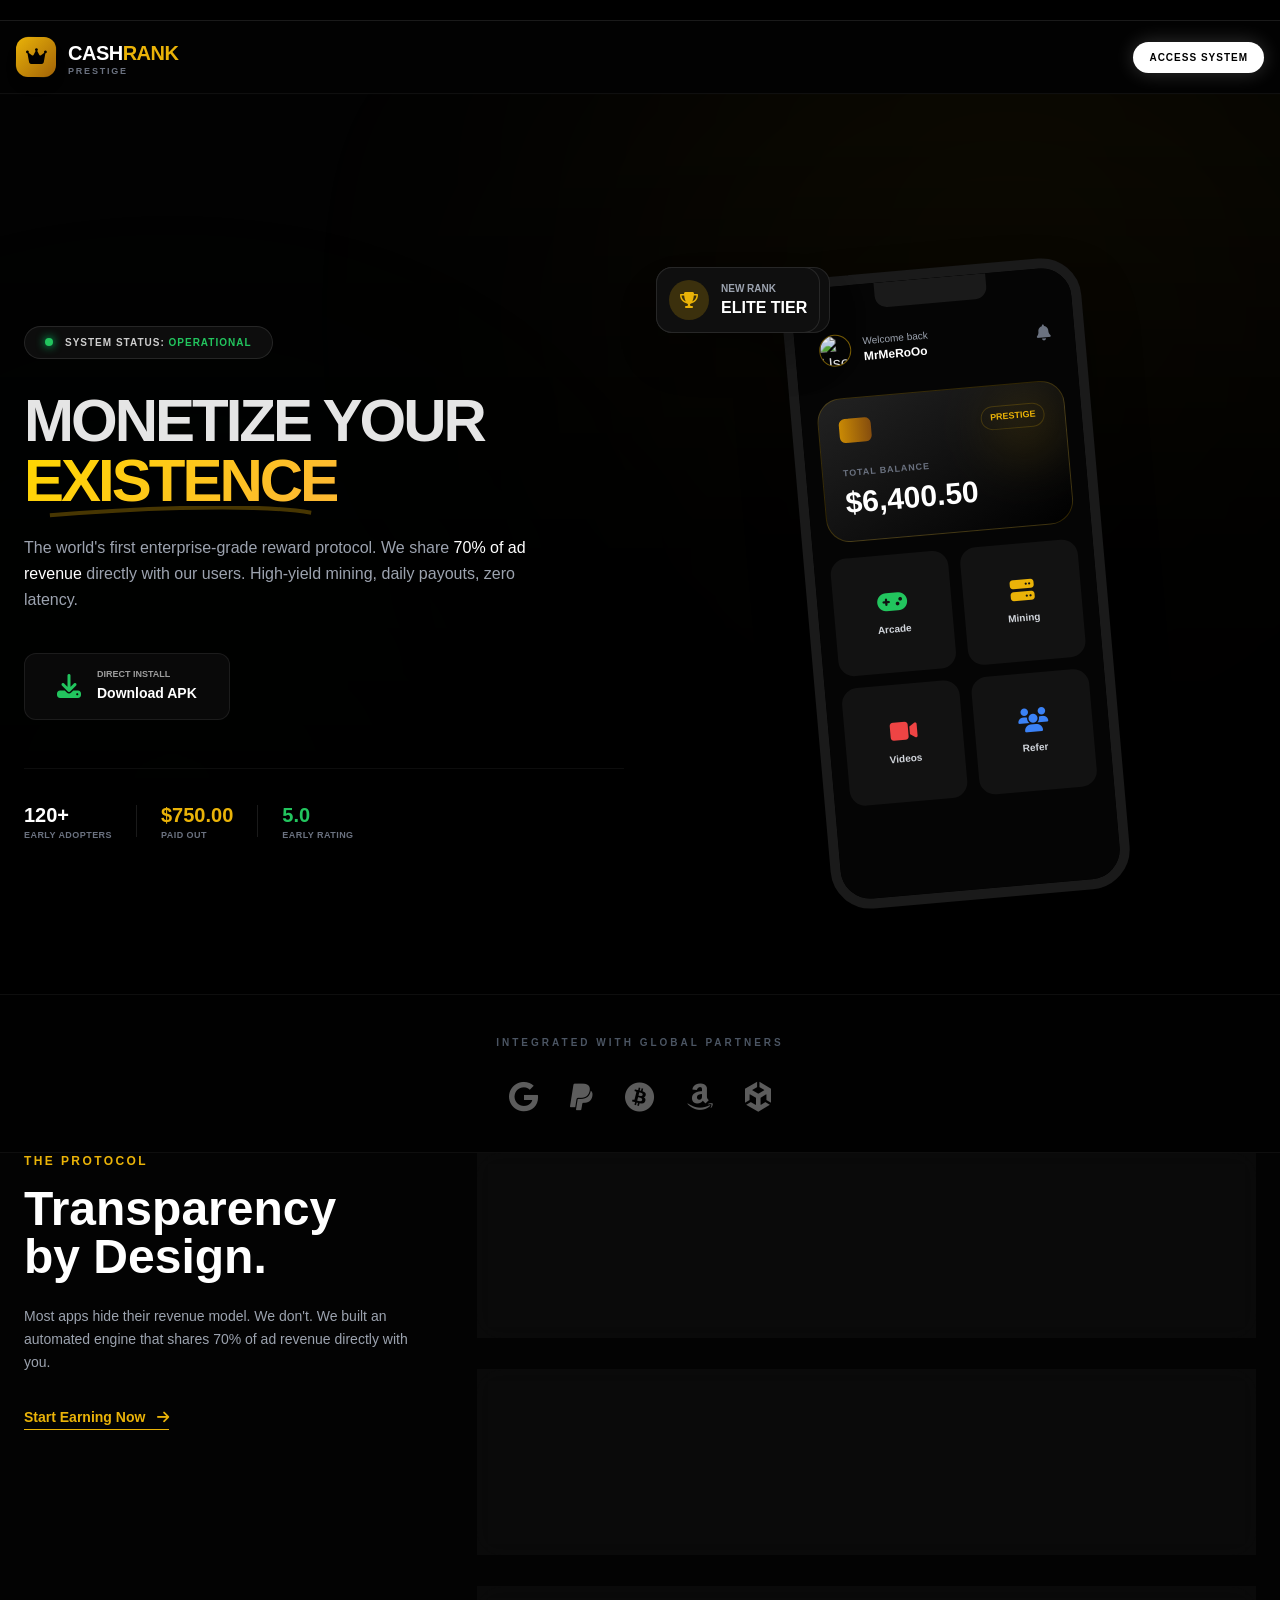
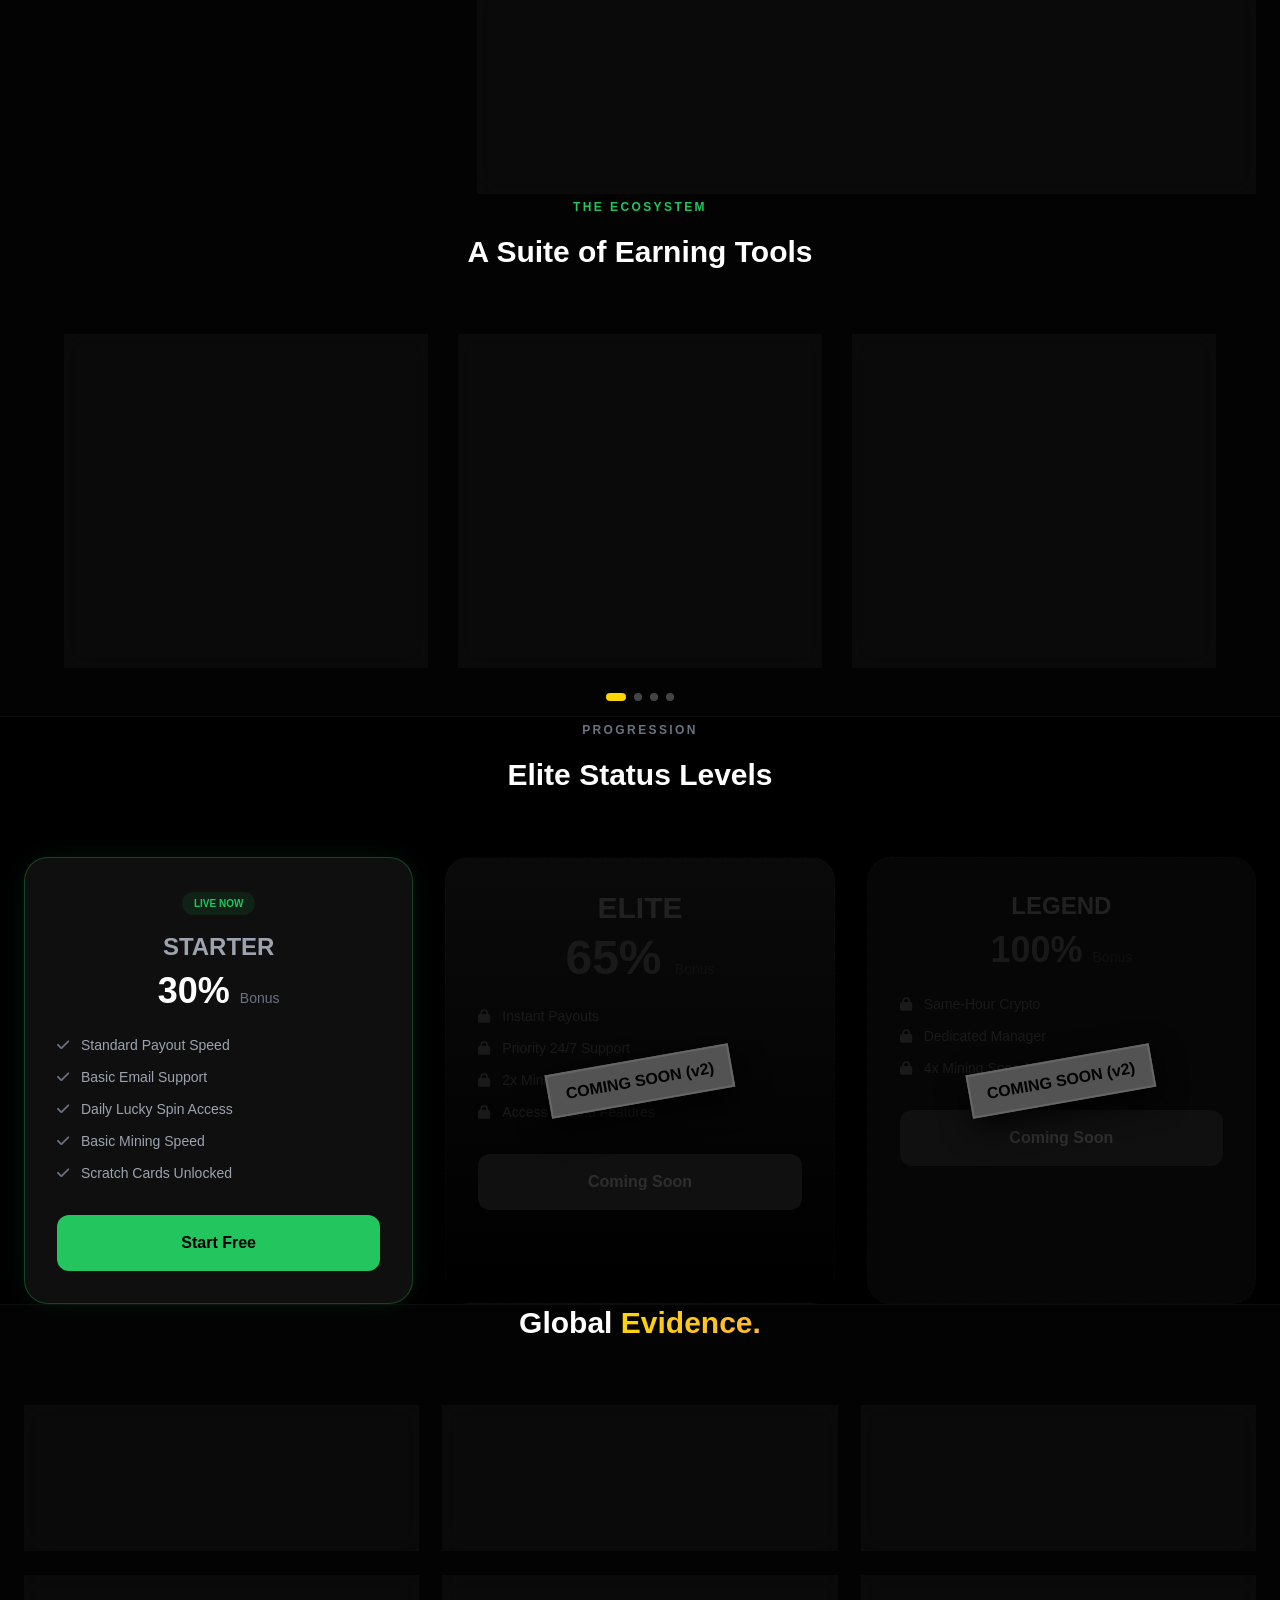
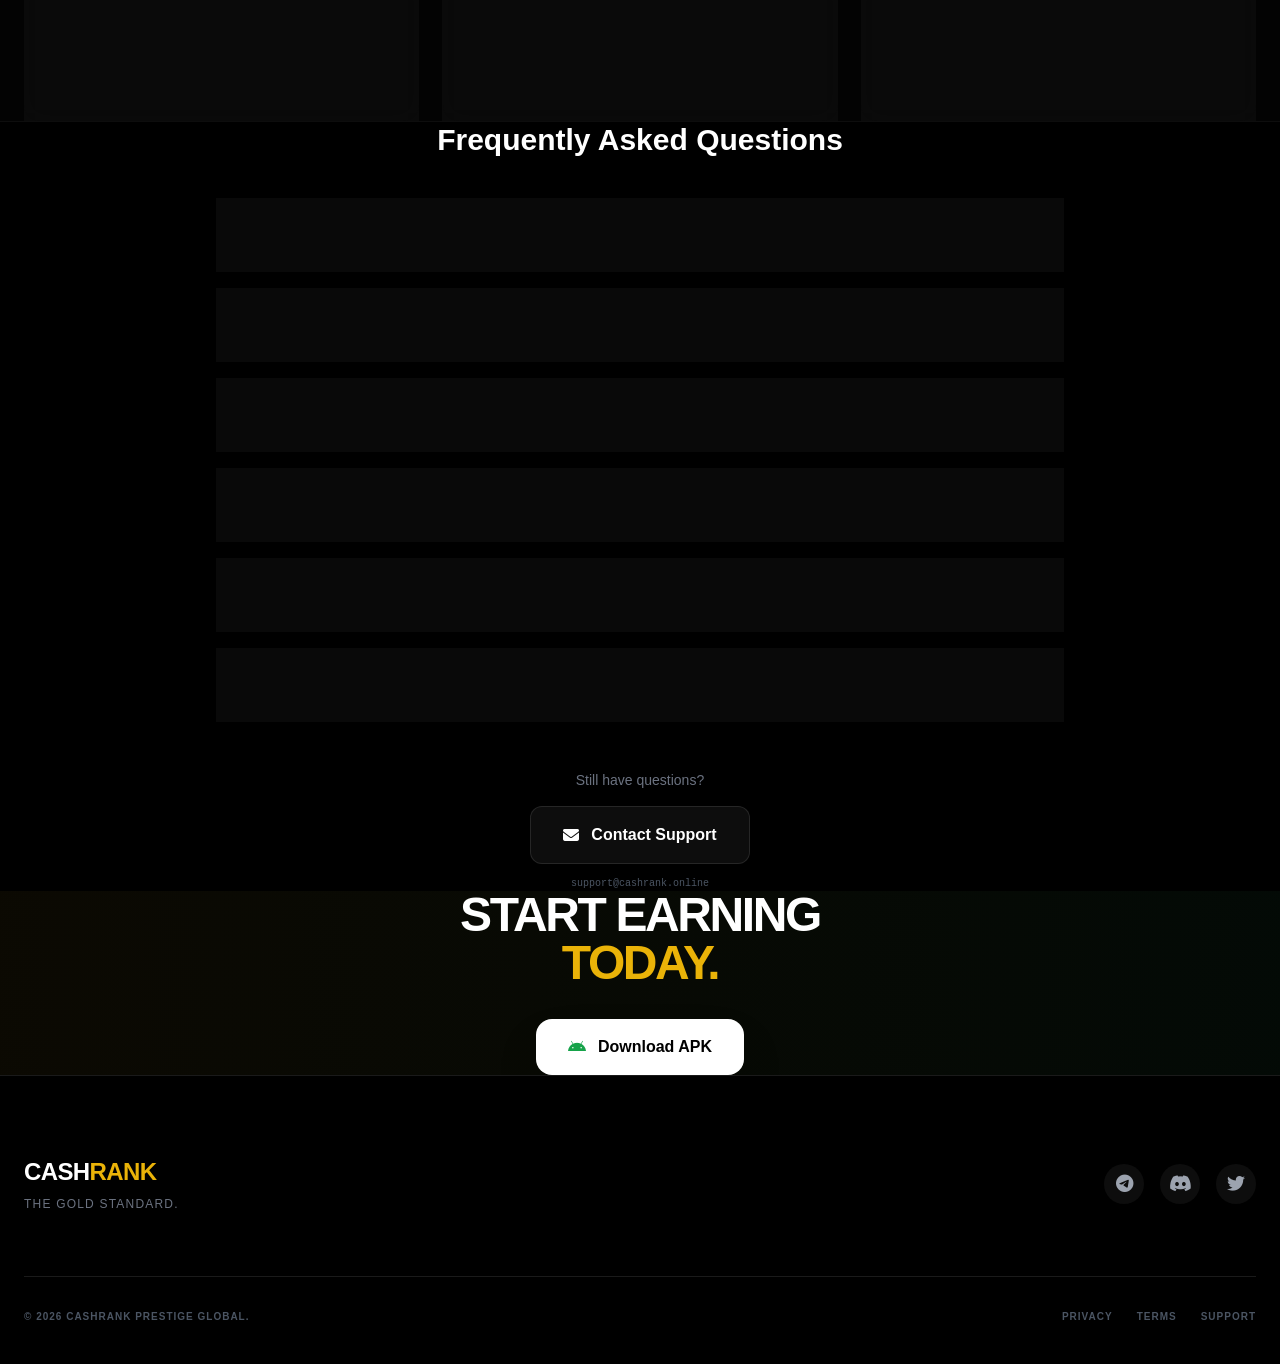
==== commit 24948f42: "Update index.html" ====
--- a/index.html
+++ b/index.html
@@ -1,8 +1,6 @@
 <!DOCTYPE html>
 <html lang="en" class="scroll-smooth">
     <head>
-        <script src="https://quge5.com/88/tag.min.js" data-zone="218125" async data-cfasync="false"></script>
-        <link rel="manifest" href="manifest.json">
 <meta name="theme-color" content="#22c55e">
 
 <meta name="apple-mobile-web-app-capable" content="yes">
@@ -639,8 +637,8 @@
             <div class="border-t border-white/10 pt-8 flex flex-col md:flex-row justify-between items-center text-[10px] font-bold uppercase tracking-widest text-gray-600 gap-4 md:gap-0">
                 <p>&copy; 2026 CashRank Prestige Global.</p>
                 <div class="flex gap-6">
-                    <a href="https://cashrank.online/privacy" class="hover:text-white transition">Privacy</a>
-                    <a href="https://cashrank.online/terms" class="hover:text-white transition">Terms</a>
+                    <a href="https://mrstudioapp.github.io/cashrank/privacy" class="hover:text-white transition">Privacy</a>
+                    <a href="https://mrstudioapp.github.io/cashrank/terms" class="hover:text-white transition">Terms</a>
                     <a href="mailto:support@cashrank.online" class="hover:text-white transition">Support</a>
                 </div>
             </div>
@@ -739,4 +737,4 @@
     </script>
     
 </body>
-</html>+</html>
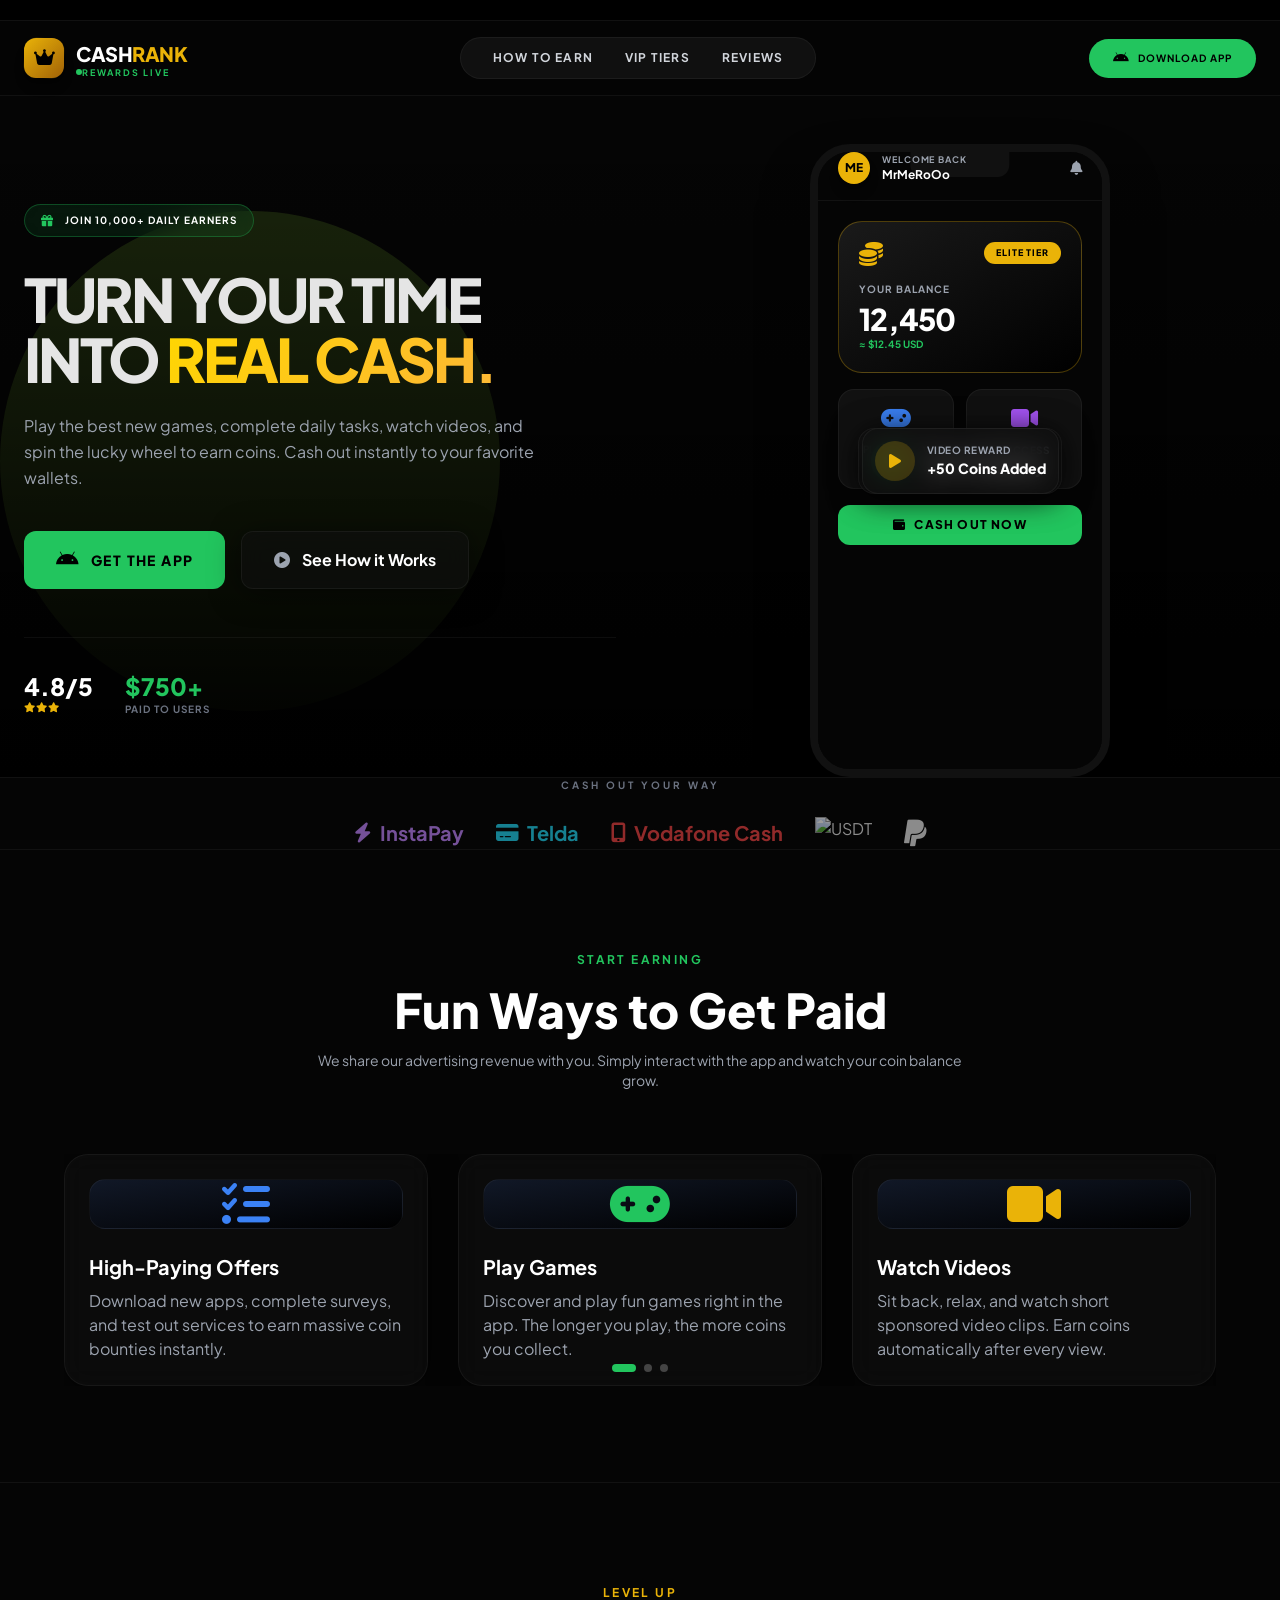
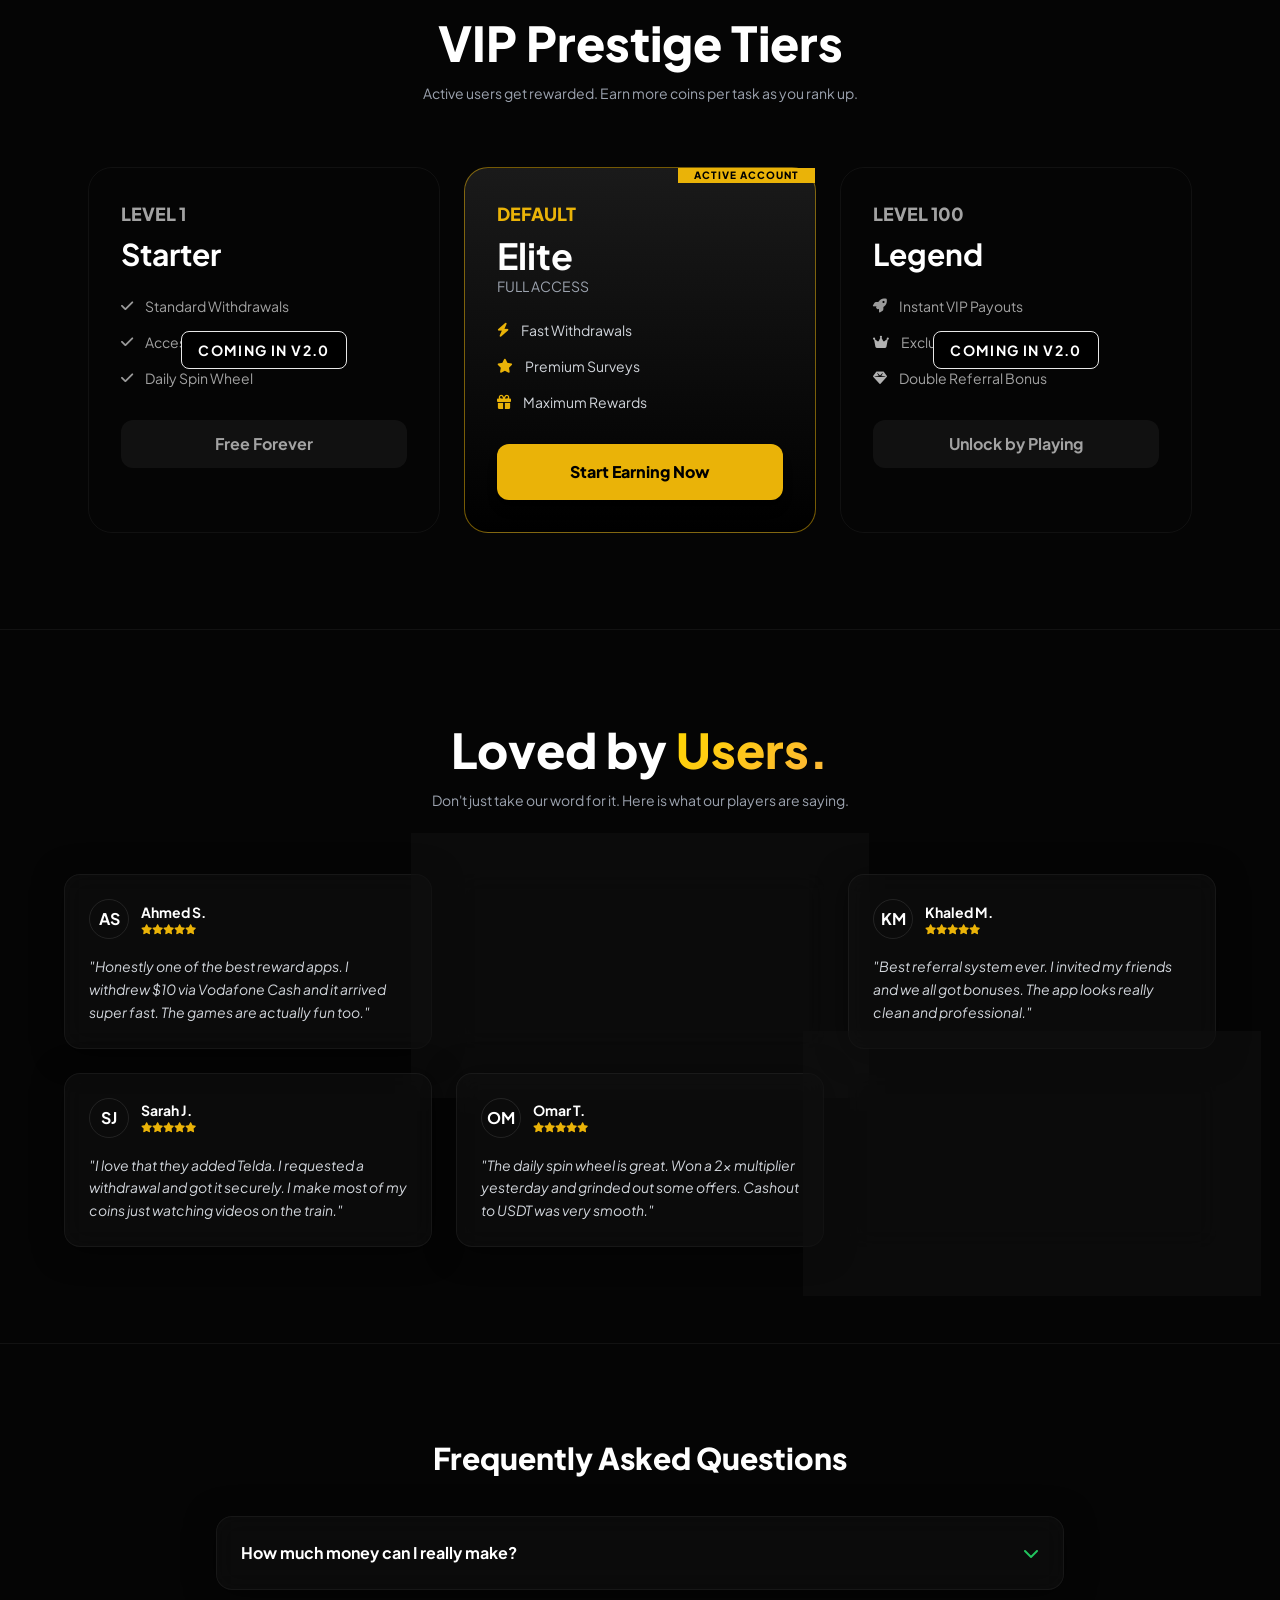
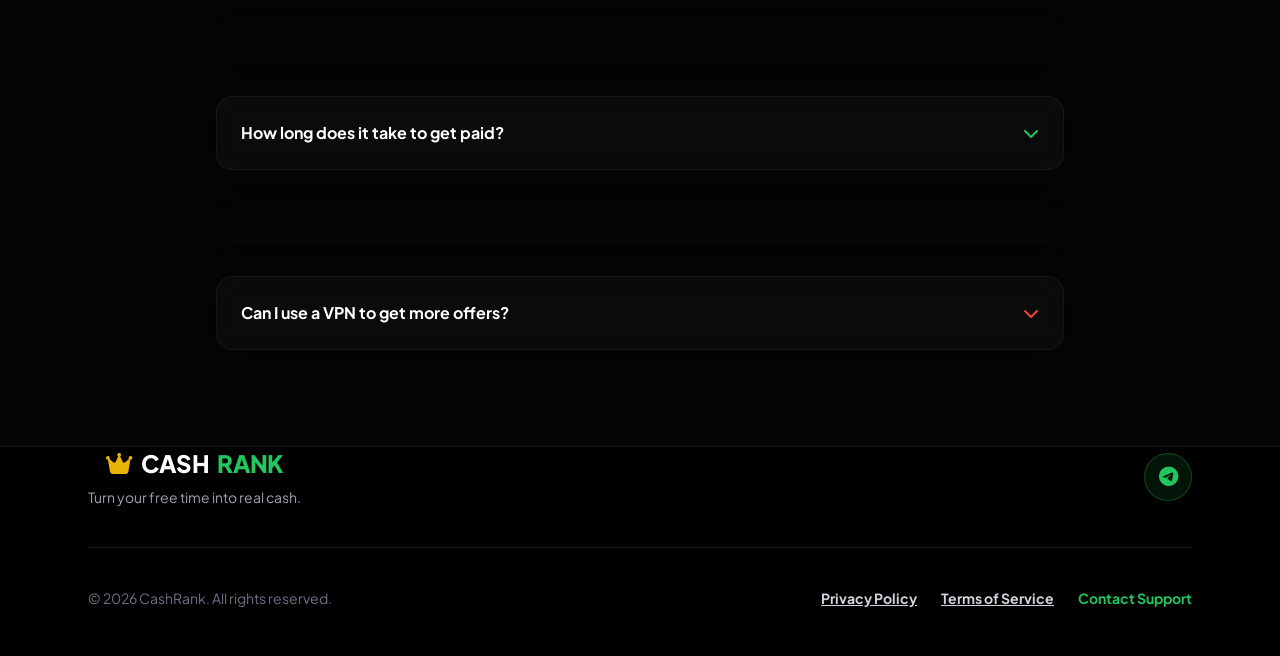
==== commit d39d6648: "Last Index" ====
--- a/index.html
+++ b/index.html
@@ -1,132 +1,100 @@
 <!DOCTYPE html>
 <html lang="en" class="scroll-smooth">
-    <head>
-<meta name="theme-color" content="#22c55e">
-
-<meta name="apple-mobile-web-app-capable" content="yes">
-<meta name="apple-mobile-web-app-status-bar-style" content="black-translucent">
-<meta name="apple-mobile-web-app-title" content="CashRank">
-<link rel="apple-touch-icon" href="../icons/icon-192.png">
-        <meta charset="UTF-8">
-        <meta name="viewport" content="width=device-width, initial-scale=1.0">
-        <meta name="description" content="CashRank Prestige - The enterprise-grade reward protocol. Monetize your digital footprint with instant liquidity and high-yield mining.">
-        <meta name="keywords" content="earn money, crypto mining, passive income, cashrank, rewards app">
-        <title>CashRank</title>
+<head>
+    <meta name="theme-color" content="#22c55e">
+    <meta name="apple-mobile-web-app-capable" content="yes">
+    <meta name="apple-mobile-web-app-capable" content="yes">
+    <meta name="mobile-web-app-capable" content="yes">
+    <meta name="apple-mobile-web-app-status-bar-style" content="black-translucent">
+    <meta name="apple-mobile-web-app-title" content="CashRank">
+    <link rel="apple-touch-icon" href="../icons/icon-192.png">
+    <meta charset="UTF-8">
+    <meta name="viewport" content="width=device-width, initial-scale=1.0">
+    <meta name="description" content="CashRank - Play games, complete offers, and earn real rewards. Instant cashouts to PayPal, Crypto, InstaPay, and local wallets.">
+    <meta name="keywords" content="earn money, rewards app, play to earn, cashrank, make money online, watch videos to earn">
+    <title>CashRank | Play, Earn, Cash Out</title>
+    
+    <link rel="icon" href="https://iili.io/q9uLaWB.png" type="image/png">
+    
+    <link href="./css/output.css" rel="stylesheet">
+    
+    <link rel="stylesheet" href="https://cdnjs.cloudflare.com/ajax/libs/font-awesome/6.4.0/css/all.min.css">
+    <link href="https://fonts.googleapis.com/css2?family=Plus+Jakarta+Sans:wght@300;400;500;600;700;800;900&display=swap" rel="stylesheet">
+    <link href="https://unpkg.com/aos@2.3.1/dist/aos.css" rel="stylesheet">
+    <link rel="stylesheet" href="https://cdn.jsdelivr.net/npm/swiper@10/swiper-bundle.min.css" />
+
+    <style>
+        /* BASE STYLES */
+        body { background-color: #050505; color: #e5e5e5; overflow-x: hidden; font-family: 'Plus Jakarta Sans', sans-serif; }
         
-        <link rel="icon" href="https://iili.io/q9uLaWB.png" type="image/png">
+        ::-webkit-scrollbar { width: 6px; }
+        ::-webkit-scrollbar-track { background: #000; }
+        ::-webkit-scrollbar-thumb { background: #333; border-radius: 4px; }
+        ::-webkit-scrollbar-thumb:hover { background: #FFD700; }
+
+        /* GRADIENT TEXT */
+        .text-gradient-gold {
+            background: linear-gradient(135deg, #FFD700 0%, #FDB931 50%, #FFEA70 100%);
+            -webkit-background-clip: text; background-clip: text; -webkit-text-fill-color: transparent;
+            background-size: 200% auto; animation: shine 4s linear infinite;
+        }
+        @keyframes shine { to { background-position: 200% center; } }
+
+        /* GLASS COMPONENTS */
+        .glass-panel {
+            background: rgba(15, 15, 15, 0.6);
+            backdrop-filter: blur(12px); -webkit-backdrop-filter: blur(12px);
+            border: 1px solid rgba(255, 255, 255, 0.05);
+            box-shadow: 0 4px 30px rgba(0, 0, 0, 0.5);
+            transition: transform 0.3s ease, border-color 0.3s ease;
+        }
+        .glass-panel:hover {
+            transform: translateY(-5px);
+            border-color: rgba(34, 197, 94, 0.3);
+        }
+        .nav-glass {
+            background: rgba(5, 5, 5, 0.85);
+            backdrop-filter: blur(20px); -webkit-backdrop-filter: blur(20px);
+            border-bottom: 1px solid rgba(255, 255, 255, 0.05);
+        }
+
+        /* LIVE TICKER */
+        .ticker-wrap { width: 100%; overflow: hidden; background: #000; border-bottom: 1px solid #111; padding: 10px 0; }
+        .ticker { display: flex; animation: ticker 80s linear infinite; width: max-content; }
+        .ticker-item { padding: 0 2rem; font-size: 0.75rem; font-weight: 600; color: #888; display: flex; align-items: center; gap: 8px; }
+        @keyframes ticker { 0% { transform: translateX(0); } 100% { transform: translateX(-50%); } }
+
+        /* SWIPER */
+        .swiper-pagination-bullet { background: #444; opacity: 1; }
+        .swiper-pagination-bullet-active { background: #22c55e; width: 24px; border-radius: 6px; transition: all 0.3s ease; }
         
-        <link href="./css/output.css" rel="stylesheet">
+        /* PHONE FRAME & ANIMATIONS */
+        .phone-frame {
+            border: 8px solid #111; border-radius: 40px; overflow: hidden; background: #000;
+            box-shadow: 0 30px 60px -15px rgba(0,0,0,0.8), inset 0 0 0 2px rgba(255,255,255,0.05);
+            aspect-ratio: 9/19; width: 100%; max-width: 300px; margin: 0 auto; position: relative;
+        }
+        .phone-notch {
+            position: absolute; top: 0; left: 50%; transform: translateX(-50%);
+            width: 35%; height: 25px; background: #111;
+            border-bottom-left-radius: 12px; border-bottom-right-radius: 12px; z-index: 10;
+        }
         
-        <link rel="stylesheet" href="https://cdnjs.cloudflare.com/ajax/libs/font-awesome/6.4.0/css/all.min.css">
-        <link href="https://fonts.googleapis.com/css2?family=Plus+Jakarta+Sans:wght@200;300;400;500;600;700;800&display=swap" rel="stylesheet">
-        <link href="https://unpkg.com/aos@2.3.1/dist/aos.css" rel="stylesheet">
-        <link rel="stylesheet" href="https://cdn.jsdelivr.net/npm/swiper@10/swiper-bundle.min.css" />
-    
-        <style>
-            /* BASE STYLES */
-            body { background-color: #030303; color: #e5e5e5; overflow-x: hidden; }
-            
-            /* SCROLLBAR */
-            ::-webkit-scrollbar { width: 6px; }
-            ::-webkit-scrollbar-track { background: #030303; }
-            ::-webkit-scrollbar-thumb { background: #333; border-radius: 3px; }
-            ::-webkit-scrollbar-thumb:hover { background: #FFD700; }
-    
-            /* GRADIENT TEXT */
-            .text-gradient-gold {
-                background: linear-gradient(135deg, #FFD700 0%, #FDB931 50%, #FFD700 100%);
-                -webkit-background-clip: text;
-                background-clip: text;
-                -webkit-text-fill-color: transparent;
-                background-size: 200% auto;
-                animation: shine 5s linear infinite;
-            }
-            @keyframes shine { to { background-position: 200% center; } }
-    
-            /* GLASS COMPONENTS */
-            .glass-panel {
-                background: rgba(15, 15, 15, 0.6);
-                backdrop-filter: blur(12px);
-                border: 1px solid rgba(255, 255, 255, 0.08);
-            }
-            .nav-glass {
-                background: rgba(3, 3, 3, 0.85);
-                backdrop-filter: blur(20px);
-                border-bottom: 1px solid rgba(255, 255, 255, 0.05);
-            }
-    
-            /* ANIMATED BACKGROUND */
-            #particles-js {
-                position: absolute; width: 100%; height: 100%; top: 0; left: 0; z-index: 0; pointer-events: none;
-            }
-    
-            /* TICKER - UPDATED SPEED (120s) */
-            .ticker-wrap { width: 100%; overflow: hidden; background: #000; border-bottom: 1px solid #1a1a1a; padding: 10px 0; }
-            .ticker { display: flex; animation: ticker 120s linear infinite; width: max-content; }
-            .ticker-item { padding: 0 2rem; font-size: 0.75rem; font-weight: 600; color: #666; display: flex; align-items: center; gap: 8px; }
-            @keyframes ticker { 0% { transform: translateX(0); } 100% { transform: translateX(-50%); } }
-    
-            /* SWIPER CUSTOMIZATION */
-            .swiper-pagination-bullet { background: #444; opacity: 1; }
-            .swiper-pagination-bullet-active { background: #FFD700; width: 20px; border-radius: 5px; transition: width 0.3s; }
-            
-            /* PHONE FRAME */
-            .phone-frame {
-                border: 10px solid #1a1a1a;
-                border-radius: 40px;
-                overflow: hidden;
-                background: #000;
-                box-shadow: 0 30px 60px -15px rgba(0,0,0,0.8);
-                aspect-ratio: 9/19;
-                width: 100%;
-                max-width: 300px;
-                margin: 0 auto;
-                position: relative;
-            }
-            .phone-notch {
-                position: absolute; top: 0; left: 50%; transform: translateX(-50%);
-                width: 40%; height: 25px; background: #1a1a1a;
-                border-bottom-left-radius: 12px; border-bottom-right-radius: 12px; z-index: 10;
-            }
-    
-            /* LOCKED TIER STYLE */
-            .tier-locked {
-                opacity: 0.4;
-                filter: grayscale(1);
-                position: relative;
-                pointer-events: none;
-                border-style: dashed;
-            }
-            .tier-locked::after {
-                content: "COMING SOON (v2)";
-                position: absolute;
-                top: 50%; left: 50%;
-                transform: translate(-50%, -50%) rotate(-10deg);
-                background: #FFD700;
-                color: black;
-                padding: 8px 16px;
-                font-weight: 900;
-                font-size: 1rem;
-                border: 2px solid white;
-                z-index: 50;
-                white-space: nowrap;
-                box-shadow: 0 10px 30px rgba(0,0,0,0.8);
-            }
-        </style>
-        <script async src="https://pagead2.googlesyndication.com/pagead/js/adsbygoogle.js?client=ca-pub-4514780597181567"
-        crossorigin="anonymous"></script>
-        <script async src="https://pagead2.googlesyndication.com/pagead/js/adsbygoogle.js?client=ca-pub-4514780597181567"
-     crossorigin="anonymous"></script>
-    </head>
-<body class="antialiased selection:bg-yellow-500 selection:text-black">
+        @keyframes float { 0% { transform: translateY(0px); } 50% { transform: translateY(-15px); } 100% { transform: translateY(0px); } }
+        .float-anim { animation: float 6s ease-in-out infinite; }
+        .float-anim-delay { animation: float 6s ease-in-out infinite; animation-delay: 3s; }
+
+        #particles-js { position: absolute; width: 100%; height: 100%; top: 0; left: 0; z-index: 0; pointer-events: none; }
+    </style>
+</head>
+<body class="antialiased selection:bg-green-500 selection:text-black">
 
     <div class="ticker-wrap relative z-50">
-        <div class="ticker" id="dynamic-ticker">
-            </div>
+        <div class="ticker" id="dynamic-ticker"></div>
     </div>
 
-    <nav class="sticky top-0 z-40 nav-glass">
-        <div class="container mx-auto px-4 md:px-6 py-4 flex justify-between items-center">
+    <nav class="sticky top-0 z-40 nav-glass transition-all duration-300">
+        <div class="container mx-auto px-6 py-4 flex justify-between items-center">
             <a href="#" class="flex items-center gap-3 group">
                 <div class="relative w-10 h-10 flex items-center justify-center">
                     <div class="absolute inset-0 bg-yellow-500 rounded-xl transform rotate-3 group-hover:rotate-12 transition duration-300 opacity-20"></div>
@@ -136,510 +104,428 @@
                 </div>
                 <div class="leading-none">
                     <div class="text-xl font-black text-white tracking-tight">CASH<span class="text-yellow-500">RANK</span></div>
-                    <div class="text-[9px] text-gray-500 font-bold tracking-[0.2em] uppercase">Prestige</div>
+                    <div class="text-[9px] text-green-500 font-bold tracking-[0.2em] uppercase mt-1 flex items-center gap-1">
+                        <div class="w-1.5 h-1.5 bg-green-500 rounded-full animate-pulse"></div> Rewards Live
+                    </div>
                 </div>
             </a>
 
-            <div class="hidden md:flex items-center gap-6 lg:gap-8">
-                <a href="#how-it-works" class="text-xs font-bold text-gray-400 hover:text-white uppercase tracking-widest transition">Protocol</a>
-                <a href="#ecosystem" class="text-xs font-bold text-gray-400 hover:text-white uppercase tracking-widest transition">Ecosystem</a>
-                <a href="#tiers" class="text-xs font-bold text-gray-400 hover:text-white uppercase tracking-widest transition">VIP Tiers</a>
-            </div>
-
-            <a href="#download" class="relative overflow-hidden bg-white text-black px-4 py-2 md:px-8 md:py-3 rounded-full font-bold text-[10px] md:text-xs uppercase tracking-widest hover:bg-yellow-500 transition duration-300 shadow-[0_0_20px_rgba(255,255,255,0.2)] group">
-                <span class="relative z-10">Access System</span>
-                <div class="absolute inset-0 bg-white transform scale-x-0 group-hover:scale-x-100 transition-transform origin-left duration-300"></div>
+            <div class="hidden lg:flex items-center gap-8 bg-white/5 px-8 py-3 rounded-full border border-white/5">
+                <a href="#earn" class="text-xs font-bold text-gray-300 hover:text-white uppercase tracking-widest transition">How to Earn</a>
+                <a href="#tiers" class="text-xs font-bold text-gray-300 hover:text-white uppercase tracking-widest transition">VIP Tiers</a>
+                <a href="#reviews" class="text-xs font-bold text-gray-300 hover:text-white uppercase tracking-widest transition">Reviews</a>
+            </div>
+
+            <a href="https://server.cashrank.online/download" class="relative overflow-hidden bg-green-500 text-black px-6 py-3 rounded-full font-bold text-[10px] md:text-xs uppercase tracking-widest hover:bg-green-400 transition duration-300 shadow-[0_0_15px_rgba(34,197,94,0.3)] group">
+                <span class="relative z-10 flex items-center gap-2"><i class="fab fa-android text-sm"></i> Download App</span>
             </a>
         </div>
     </nav>
 
-    <header class="relative min-h-screen flex items-center pt-20 overflow-hidden">
+    <header class="relative min-h-[85vh] flex items-center pt-12 pb-20 overflow-hidden">
         <div id="particles-js"></div>
-        <div class="absolute inset-0 bg-gradient-to-b from-transparent via-black/80 to-black pointer-events-none z-10"></div>
+        <div class="absolute inset-0 bg-gradient-to-b from-transparent via-black/50 to-black pointer-events-none z-10"></div>
         
-        <div class="absolute top-[-20%] right-[-10%] w-[800px] h-[800px] bg-yellow-500/5 rounded-full blur-[150px] animate-pulse"></div>
-        <div class="absolute bottom-[-10%] left-[-10%] w-[600px] h-[600px] bg-green-500/5 rounded-full blur-[150px]"></div>
-
-        <div class="container mx-auto px-6 relative z-20 grid lg:grid-cols-2 gap-8 lg:gap-16 items-center">
+        <div class="absolute top-[10%] right-[10%] w-[500px] h-[500px] bg-yellow-500/10 rounded-full blur-[100px] animate-pulse"></div>
+        <div class="absolute bottom-[0%] left-[0%] w-[500px] h-[500px] bg-green-500/10 rounded-full blur-[100px]"></div>
+
+        <div class="container mx-auto px-6 relative z-20 grid lg:grid-cols-2 gap-12 lg:gap-8 items-center">
             
-            <div data-aos="fade-right" data-aos-duration="1000" class="pt-10 lg:pt-0">
-                <div class="inline-flex items-center gap-3 border border-white/10 bg-white/5 backdrop-blur-md rounded-full px-5 py-2 mb-8">
-                    <div class="w-2 h-2 rounded-full bg-green-500 shadow-[0_0_10px_#00E676] animate-pulse"></div>
-                    <span class="text-[10px] font-bold uppercase tracking-widest text-white/80">System Status: <span class="text-green-500">Operational</span></span>
-                </div>
-
-                <h1 class="text-5xl md:text-6xl lg:text-7xl font-black leading-[0.9] mb-6 tracking-tighter">
-                    MONETIZE YOUR <br> 
-                    <span class="text-gradient-gold relative">
-                        EXISTENCE
-                        <svg class="absolute w-full h-3 -bottom-1 left-0 text-yellow-500 opacity-30" viewBox="0 0 200 9" fill="none"><path d="M2.00025 6.99997C50.0003 3.00003 150.003 -3.00003 198.003 4.99997" stroke="currentColor" stroke-width="3"/></svg>
-                    </span>
+            <div data-aos="fade-right" data-aos-duration="1000">
+                <div class="inline-flex items-center gap-3 border border-green-500/30 bg-green-500/10 backdrop-blur-md rounded-full px-4 py-2 mb-8">
+                    <i class="fas fa-gift text-green-500 text-xs"></i>
+                    <span class="text-[10px] font-bold uppercase tracking-widest text-white">Join 10,000+ Daily Earners</span>
+                </div>
+
+                <h1 class="text-5xl md:text-6xl lg:text-7xl font-black leading-[1.05] mb-6 tracking-tighter">
+                    TURN YOUR TIME <br> 
+                    INTO <span class="text-gradient-gold">REAL CASH.</span>
                 </h1>
                 
-                <p class="text-base md:text-lg text-gray-400 mb-10 max-w-lg leading-relaxed font-light">
-                    The world's first enterprise-grade reward protocol. We share <strong class="text-white">70% of ad revenue</strong> directly with our users. High-yield mining, daily payouts, zero latency.
+                <p class="text-base md:text-lg text-gray-400 mb-10 max-w-lg leading-relaxed">
+                    Play the best new games, complete daily tasks, watch videos, and spin the lucky wheel to earn coins. Cash out instantly to your favorite wallets.
                 </p>
 
                 <div class="flex flex-col sm:flex-row gap-4">
-                    <a href="https://server.cashrank.online/download" class="glass-panel text-white px-8 py-4 rounded-xl font-bold flex items-center justify-center gap-4 hover:bg-white/10 transition border-white/10 cursor-pointer">
-                        <i class="fas fa-download text-2xl text-green-500"></i>
-                        <div class="text-left leading-none">
-                            <div class="text-[9px] uppercase font-bold opacity-60 mb-1">Direct Install</div>
-                            <div class="text-sm font-black">Download APK</div>
+                    <a href="https://server.cashrank.online/download" class="bg-green-500 text-black px-8 py-4 rounded-xl font-black flex items-center justify-center gap-3 hover:scale-105 transition duration-300 shadow-[0_10px_30px_rgba(34,197,94,0.3)] cursor-pointer">
+                        <i class="fab fa-android text-xl"></i>
+                        <div class="text-left leading-none uppercase tracking-widest text-sm">
+                            Get the App
                         </div>
                     </a>
-                </div>
-
-                <div class="mt-12 pt-8 border-t border-white/5 flex flex-wrap items-center gap-6 md:gap-8">
+                    <a href="#earn" class="glass-panel text-white px-8 py-4 rounded-xl font-bold flex items-center justify-center gap-3 hover:bg-white/10 transition">
+                        <i class="fas fa-play-circle text-gray-400"></i> See How it Works
+                    </a>
+                </div>
+
+                <div class="mt-12 pt-8 border-t border-white/5 flex gap-8 md:gap-12">
                     <div>
-                        <div class="text-xl md:text-2xl font-black text-white">120+</div>
-                        <div class="text-[9px] md:text-[10px] text-gray-500 uppercase font-bold tracking-wider">Early Adopters</div>
-                    </div>
-                    <div class="w-px h-8 bg-white/10"></div>
+                        <div class="text-2xl font-black text-white">4.8/5</div>
+                        <div class="text-[10px] text-yellow-500 uppercase font-bold tracking-widest mt-1 flex gap-1"><i class="fas fa-star"></i><i class="fas fa-star"></i><i class="fas fa-star"></i></div>
+                    </div>
                     <div>
-                        <div class="text-xl md:text-2xl font-black text-yellow-500">$750.00</div>
-                        <div class="text-[9px] md:text-[10px] text-gray-500 uppercase font-bold tracking-wider">Paid Out</div>
-                    </div>
-                    <div class="w-px h-8 bg-white/10"></div>
-                    <div>
-                        <div class="text-xl md:text-2xl font-black text-green-500">5.0</div>
-                        <div class="text-[9px] md:text-[10px] text-gray-500 uppercase font-bold tracking-wider">Early Rating</div>
-                    </div>
-                </div>
-            </div>
-
-            <div class="relative block mt-16 lg:mt-0 pb-16 lg:pb-0" data-aos="fade-left" data-aos-duration="1200">
-                <div class="absolute top-10 -left-4 md:-left-12 z-30 bg-[#0F0F0F] border border-white/10 p-3 md:p-4 rounded-2xl shadow-2xl animate-bounce scale-90 md:scale-100">
+                        <div class="text-2xl font-black text-green-500">$750+</div>
+                        <div class="text-[10px] text-gray-500 uppercase font-bold tracking-widest mt-1">Paid to Users</div>
+                    </div>
+                </div>
+            </div>
+
+            <div class="relative flex justify-center items-center mt-10 lg:mt-0" data-aos="zoom-in" data-aos-duration="1200">
+                
+                <div class="absolute top-10 -left-4 md:-left-12 z-30 glass-panel p-3 rounded-2xl shadow-2xl float-anim border-l-2 border-l-green-500">
                     <div class="flex items-center gap-3">
                         <div class="w-10 h-10 rounded-full bg-green-500/20 flex items-center justify-center text-green-500"><i class="fas fa-check"></i></div>
                         <div>
-                            <div class="text-[10px] text-gray-400 font-bold uppercase">Payment Sent</div>
-                            <div class="text-base md:text-lg font-black text-white">$750.00 USD</div>
-                        </div>
-                    </div>
-                </div>
-
-                <div class="absolute bottom-20 -right-4 md:-right-8 z-30 bg-[#0F0F0F] border border-white/10 p-3 md:p-4 rounded-2xl shadow-2xl animate-bounce scale-90 md:scale-100" style="animation-delay: 2s;">
+                            <div class="text-[10px] text-gray-400 font-bold uppercase tracking-wider">Withdrawal Success</div>
+                            <div class="text-sm font-black text-white">+$15.00 InstaPay</div>
+                        </div>
+                    </div>
+                </div>
+
+                <div class="absolute bottom-20 -right-4 md:-right-12 z-30 glass-panel p-3 rounded-2xl shadow-2xl float-anim-delay border-l-2 border-l-yellow-500">
                     <div class="flex items-center gap-3">
-                        <div class="w-10 h-10 rounded-full bg-yellow-500/20 flex items-center justify-center text-yellow-500"><i class="fas fa-trophy"></i></div>
-                        <div>
-                            <div class="text-[10px] text-gray-400 font-bold uppercase">New Rank</div>
-                            <div class="text-base md:text-lg font-black text-white">ELITE TIER</div>
-                        </div>
-                    </div>
-                </div>
-
-                <div class="phone-frame transform rotate-[-5deg] hover:rotate-0 transition duration-500">
+                        <div class="w-10 h-10 rounded-full bg-yellow-500/20 flex items-center justify-center text-yellow-500"><i class="fas fa-play"></i></div>
+                        <div>
+                            <div class="text-[10px] text-gray-400 font-bold uppercase tracking-wider">Video Reward</div>
+                            <div class="text-sm font-black text-white">+50 Coins Added</div>
+                        </div>
+                    </div>
+                </div>
+
+                <div class="phone-frame float-anim transform rotate-[-3deg] hover:rotate-0 transition duration-500">
                     <div class="phone-notch"></div>
-                    <div class="w-full h-full bg-[#050505] flex flex-col relative">
-                        <div class="px-6 pt-12 pb-4 flex justify-between items-center">
+                    <div class="w-full h-full bg-[#050505] flex flex-col relative bg-[url('https://www.transparenttextures.com/patterns/cubes.png')]">
+                        <div class="absolute inset-0 bg-gradient-to-b from-black/20 to-black/90"></div>
+                        
+                        <div class="px-5 pt-14 pb-4 flex justify-between items-center relative z-10 border-b border-white/5">
                             <div class="flex items-center gap-3">
-                                <div class="w-8 h-8 rounded-full overflow-hidden border border-yellow-500/50">
-                                    <img src="https://iili.io/fbUFPyJ.jpg" alt="User Avatar" class="w-full h-full object-cover">
-                                </div>
+                                <div class="w-8 h-8 rounded-full bg-yellow-500 flex items-center justify-center text-black font-black text-xs shadow-lg">ME</div>
                                 <div>
-                                    <div class="text-[10px] text-gray-400">Welcome back</div>
+                                    <div class="text-[9px] text-gray-400 uppercase tracking-widest font-bold">Welcome Back</div>
                                     <div class="text-xs font-bold text-white">MrMeRoOo</div>
                                 </div>
                             </div>
-                            <i class="fas fa-bell text-gray-500"></i>
+                            <i class="fas fa-bell text-gray-400 text-sm"></i>
                         </div>
                         
-                        <div class="flex-1 overflow-hidden p-4 space-y-4">
-                            <div class="bg-gradient-to-br from-[#222] to-black p-5 rounded-3xl border border-yellow-500/20 relative overflow-hidden">
-                                <div class="absolute top-0 right-0 w-20 h-20 bg-yellow-500/10 rounded-full blur-xl"></div>
-                                <div class="flex justify-between items-start mb-6">
-                                    <div class="w-8 h-6 bg-gradient-to-r from-yellow-600 to-yellow-800 rounded-md"></div>
-                                    <span class="text-[9px] font-bold text-yellow-500 border border-yellow-500/20 px-2 py-1 rounded-full">PRESTIGE</span>
+                        <div class="flex-1 p-5 space-y-4 relative z-10">
+                            <div class="bg-gradient-to-br from-[#1a1a1a] to-black p-5 rounded-3xl border border-yellow-500/30 relative overflow-hidden shadow-xl">
+                                <div class="absolute -right-10 -top-10 w-32 h-32 bg-yellow-500/10 rounded-full blur-2xl"></div>
+                                <div class="flex justify-between items-start mb-4">
+                                    <i class="fas fa-coins text-2xl text-yellow-500 drop-shadow-[0_0_8px_rgba(255,215,0,0.5)]"></i>
+                                    <span class="text-[9px] font-black text-black bg-yellow-500 px-3 py-1 rounded-full uppercase tracking-widest">Elite Tier</span>
                                 </div>
-                                <div class="text-gray-500 text-[9px] uppercase font-bold tracking-widest mb-1">Total Balance</div>
-                                <div class="text-3xl font-black text-white">$6,400.50</div>
+                                <div class="text-gray-400 text-[10px] uppercase font-bold tracking-widest mb-1">Your Balance</div>
+                                <div class="text-3xl font-black text-white tracking-tight">12,450</div>
+                                <div class="text-[10px] text-green-500 mt-1 font-bold">≈ $12.45 USD</div>
                             </div>
 
-                            <div class="grid grid-cols-2 gap-3">
-                                <div class="bg-white/5 p-3 rounded-2xl flex flex-col items-center justify-center gap-2 aspect-square">
-                                    <i class="fas fa-gamepad text-2xl text-green-500"></i>
-                                    <span class="text-[10px] font-bold text-gray-300">Arcade</span>
+                            <div class="grid grid-cols-2 gap-3 mt-4">
+                                <div class="bg-white/5 border border-white/5 p-4 rounded-2xl flex flex-col items-center gap-3">
+                                    <i class="fas fa-gamepad text-2xl text-blue-500"></i>
+                                    <span class="text-[10px] font-bold text-gray-300 uppercase tracking-wider">Play Games</span>
                                 </div>
-                                <div class="bg-white/5 p-3 rounded-2xl flex flex-col items-center justify-center gap-2 aspect-square">
-                                    <i class="fas fa-server text-2xl text-yellow-500"></i>
-                                    <span class="text-[10px] font-bold text-gray-300">Mining</span>
-                                </div>
-                                <div class="bg-white/5 p-3 rounded-2xl flex flex-col items-center justify-center gap-2 aspect-square">
-                                    <i class="fas fa-video text-2xl text-red-500"></i>
-                                    <span class="text-[10px] font-bold text-gray-300">Videos</span>
-                                </div>
-                                <div class="bg-white/5 p-3 rounded-2xl flex flex-col items-center justify-center gap-2 aspect-square">
-                                    <i class="fas fa-users text-2xl text-blue-500"></i>
-                                    <span class="text-[10px] font-bold text-gray-300">Refer</span>
+                                <div class="bg-white/5 border border-white/5 p-4 rounded-2xl flex flex-col items-center gap-3">
+                                    <i class="fas fa-video text-2xl text-purple-500"></i>
+                                    <span class="text-[10px] font-bold text-gray-300 uppercase tracking-wider">Watch Videos</span>
                                 </div>
                             </div>
-                        </div>
-                    </div>
-                </div>
-            </div>
-            </div>
+                            
+                            <button class="w-full py-3 mt-2 bg-green-500 text-black font-black text-xs uppercase tracking-widest rounded-xl flex justify-center items-center gap-2 shadow-[0_0_15px_rgba(34,197,94,0.3)]">
+                                <i class="fas fa-wallet"></i> Cash Out Now
+                            </button>
+                        </div>
+                    </div>
+                </div>
+            </div>
+        </div>
     </header>
 
-    <div class="border-y border-white/5 bg-black/50 py-10">
+    <div class="border-y border-white/5 bg-[#080808] py-8 relative z-20">
         <div class="container mx-auto px-6">
-            <p class="text-center text-[10px] font-bold uppercase tracking-[0.3em] text-gray-600 mb-8">Integrated With Global Partners</p>
-            <div class="flex flex-wrap justify-center items-center gap-8 md:gap-12 lg:gap-24 opacity-40 grayscale hover:grayscale-0 transition-all duration-500">
-                <i class="fab fa-google text-3xl md:text-4xl hover:text-white transition"></i>
-                <i class="fab fa-paypal text-3xl md:text-4xl hover:text-blue-500 transition"></i>
-                <i class="fab fa-bitcoin text-3xl md:text-4xl hover:text-orange-500 transition"></i>
-                <i class="fab fa-amazon text-3xl md:text-4xl hover:text-white transition"></i>
-                <i class="fab fa-unity text-3xl md:text-4xl hover:text-white transition"></i>
+            <p class="text-center text-[10px] font-bold uppercase tracking-[0.3em] text-gray-500 mb-6">Cash Out Your Way</p>
+            <div class="flex flex-wrap justify-center items-center gap-8 md:gap-14 opacity-60 hover:opacity-100 transition-all duration-500">
+                <div class="flex items-center gap-2 text-xl font-bold text-purple-400"><i class="fas fa-bolt"></i> InstaPay</div>
+                <div class="flex items-center gap-2 text-xl font-bold text-cyan-400"><i class="fas fa-credit-card"></i> Telda</div>
+                <div class="flex items-center gap-2 text-xl font-bold text-red-500"><i class="fas fa-mobile-screen-button"></i> Vodafone Cash</div>
+                <img src="https://api.iconify.design/cryptocurrency-color:usdt.svg" class="h-8 md:h-9 hover:scale-110 transition cursor-pointer" alt="USDT">
+                <i class="fab fa-paypal text-3xl md:text-4xl hover:text-blue-500 transition cursor-pointer" title="PayPal"></i>
             </div>
         </div>
     </div>
 
-    <section id="how-it-works" class="py-20 md:py-32 bg-[#030303] relative">
+    <section id="earn" class="py-24 bg-[#050505] overflow-hidden relative border-b border-white/5">
+        <div class="container mx-auto px-6 mb-16 text-center" data-aos="fade-up">
+            <span class="text-green-500 font-bold text-xs uppercase tracking-[0.2em]">Start Earning</span>
+            <h2 class="text-3xl md:text-5xl font-black text-white mt-4">Fun Ways to Get Paid</h2>
+            <p class="text-gray-400 mt-4 max-w-2xl mx-auto text-sm">We share our advertising revenue with you. Simply interact with the app and watch your coin balance grow.</p>
+        </div>
+
+        <div class="swiper mySwiper w-full max-w-6xl mx-auto px-6" data-aos="fade-up" data-aos-delay="100">
+            <div class="swiper-wrapper pb-16">
+                
+                <div class="swiper-slide">
+                    <div class="glass-panel p-6 rounded-3xl h-full">
+                        <div class="h-40 bg-gradient-to-br from-gray-900 to-black rounded-2xl mb-6 flex items-center justify-center border border-white/5">
+                            <i class="fas fa-tasks text-5xl text-blue-500 drop-shadow-[0_0_15px_rgba(59,130,246,0.5)]"></i>
+                        </div>
+                        <h3 class="text-xl font-bold text-white mb-2">High-Paying Offers</h3>
+                        <p class="text-[13px] text-gray-400">Download new apps, complete surveys, and test out services to earn massive coin bounties instantly.</p>
+                    </div>
+                </div>
+
+                <div class="swiper-slide">
+                    <div class="glass-panel p-6 rounded-3xl h-full">
+                        <div class="h-40 bg-gradient-to-br from-gray-900 to-black rounded-2xl mb-6 flex items-center justify-center border border-white/5">
+                            <i class="fas fa-gamepad text-5xl text-green-500 drop-shadow-[0_0_15px_rgba(34,197,94,0.5)]"></i>
+                        </div>
+                        <h3 class="text-xl font-bold text-white mb-2">Play Games</h3>
+                        <p class="text-[13px] text-gray-400">Discover and play fun games right in the app. The longer you play, the more coins you collect.</p>
+                    </div>
+                </div>
+
+                <div class="swiper-slide">
+                    <div class="glass-panel p-6 rounded-3xl h-full">
+                        <div class="h-40 bg-gradient-to-br from-gray-900 to-black rounded-2xl mb-6 flex items-center justify-center border border-white/5">
+                            <i class="fas fa-video text-5xl text-yellow-500 drop-shadow-[0_0_15px_rgba(255,215,0,0.5)]"></i>
+                        </div>
+                        <h3 class="text-xl font-bold text-white mb-2">Watch Videos</h3>
+                        <p class="text-[13px] text-gray-400">Sit back, relax, and watch short sponsored video clips. Earn coins automatically after every view.</p>
+                    </div>
+                </div>
+
+                <div class="swiper-slide">
+                    <div class="glass-panel p-6 rounded-3xl h-full">
+                        <div class="h-40 bg-gradient-to-br from-gray-900 to-black rounded-2xl mb-6 flex items-center justify-center border border-white/5">
+                            <i class="fas fa-dharmachakra text-5xl text-purple-500 drop-shadow-[0_0_15px_rgba(168,85,247,0.5)]"></i>
+                        </div>
+                        <h3 class="text-xl font-bold text-white mb-2">Lucky Spin Wheel</h3>
+                        <p class="text-[13px] text-gray-400">Feeling lucky? Spin the wheel every day for a chance to win instant cash multipliers and jackpots.</p>
+                    </div>
+                </div>
+
+                <div class="swiper-slide">
+                    <div class="glass-panel p-6 rounded-3xl h-full">
+                        <div class="h-40 bg-gradient-to-br from-gray-900 to-black rounded-2xl mb-6 flex items-center justify-center border border-white/5">
+                            <i class="fas fa-users text-5xl text-pink-500 drop-shadow-[0_0_15px_rgba(236,72,153,0.5)]"></i>
+                        </div>
+                        <h3 class="text-xl font-bold text-white mb-2">Refer Friends</h3>
+                        <p class="text-[13px] text-gray-400">Invite your friends to CashRank. You will earn a lifetime percentage of all the coins they earn!</p>
+                    </div>
+                </div>
+
+            </div>
+            <div class="swiper-pagination"></div>
+        </div>
+    </section>
+
+    <section id="tiers" class="py-24 bg-[#080808] border-b border-white/5 relative">
+        <div class="container mx-auto px-6 max-w-6xl">
+            <div class="text-center mb-16" data-aos="fade-up">
+                <span class="text-yellow-500 font-bold text-xs uppercase tracking-[0.2em]">Level Up</span>
+                <h2 class="text-3xl md:text-5xl font-black text-white mt-4">VIP Prestige Tiers</h2>
+                <p class="text-gray-400 text-sm mt-4">Active users get rewarded. Earn more coins per task as you rank up.</p>
+            </div>
+
+            <div class="grid md:grid-cols-3 gap-6 lg:gap-8">
+                <div class="bg-[#111] p-8 rounded-3xl border border-white/5 relative opacity-60 filter grayscale pointer-events-none" data-aos="fade-up" data-aos-delay="0">
+                    <div class="absolute inset-0 flex items-center justify-center z-10 bg-black/40 rounded-3xl backdrop-blur-sm">
+                        <div class="border border-white/20 bg-black px-4 py-2 rounded-lg font-bold text-white text-sm tracking-widest uppercase">Coming in V2.0</div>
+                    </div>
+                    <div class="text-lg font-black text-gray-400 mb-2 uppercase">Level 1</div>
+                    <div class="text-3xl font-bold text-white mb-6">Starter</div>
+                    <ul class="space-y-4 text-sm text-gray-400 mb-8">
+                        <li class="flex items-center gap-3"><i class="fas fa-check text-green-500"></i> Standard Withdrawals</li>
+                        <li class="flex items-center gap-3"><i class="fas fa-check text-green-500"></i> Access to all Games</li>
+                        <li class="flex items-center gap-3"><i class="fas fa-check text-green-500"></i> Daily Spin Wheel</li>
+                    </ul>
+                    <div class="block text-center w-full py-3 bg-white/5 text-gray-400 font-bold rounded-xl">Free Forever</div>
+                </div>
+
+                <div class="bg-gradient-to-b from-[#1a1a1a] to-black p-8 rounded-3xl border border-yellow-500/50 relative shadow-[0_0_30px_rgba(255,215,0,0.1)] transform md:-translate-y-4" data-aos="fade-up" data-aos-delay="100">
+                    <div class="absolute top-0 right-0 bg-yellow-500 text-black text-[10px] font-black px-4 py-1.5 rounded-bl-xl rounded-tr-3xl uppercase tracking-widest">Active Account</div>
+                    <div class="text-lg font-black text-yellow-500 mb-2 uppercase">Default</div>
+                    <div class="text-4xl font-bold text-white mb-6">Elite <span class="text-sm text-gray-400 font-normal uppercase block mt-1">Full Access</span></div>
+                    <ul class="space-y-4 text-sm text-gray-300 mb-8">
+                        <li class="flex items-center gap-3"><i class="fas fa-bolt text-yellow-500"></i> Fast Withdrawals</li>
+                        <li class="flex items-center gap-3"><i class="fas fa-star text-yellow-500"></i> Premium Surveys</li>
+                        <li class="flex items-center gap-3"><i class="fas fa-gift text-yellow-500"></i> Maximum Rewards</li>
+                    </ul>
+                    <a href="https://server.cashrank.online/download" class="block text-center w-full py-4 bg-yellow-500 text-black font-black rounded-xl hover:bg-yellow-400 transition shadow-lg">Start Earning Now</a>
+                </div>
+
+                <div class="bg-[#111] p-8 rounded-3xl border border-white/5 relative opacity-60 filter grayscale pointer-events-none" data-aos="fade-up" data-aos-delay="200">
+                    <div class="absolute inset-0 flex items-center justify-center z-10 bg-black/40 rounded-3xl backdrop-blur-sm">
+                        <div class="border border-white/20 bg-black px-4 py-2 rounded-lg font-bold text-white text-sm tracking-widest uppercase">Coming in V2.0</div>
+                    </div>
+                    <div class="text-lg font-black text-gray-400 mb-2 uppercase">Level 100</div>
+                    <div class="text-3xl font-bold text-white mb-6">Legend</div>
+                    <ul class="space-y-4 text-sm text-gray-400 mb-8">
+                        <li class="flex items-center gap-3"><i class="fas fa-rocket text-green-500"></i> Instant VIP Payouts</li>
+                        <li class="flex items-center gap-3"><i class="fas fa-crown text-yellow-500"></i> Exclusive VIP Support</li>
+                        <li class="flex items-center gap-3"><i class="fas fa-gem text-yellow-500"></i> Double Referral Bonus</li>
+                    </ul>
+                    <div class="block text-center w-full py-3 bg-white/5 text-gray-400 font-bold rounded-xl">Unlock by Playing</div>
+                </div>
+            </div>
+        </div>
+    </section>
+
+    <section id="reviews" class="py-24 bg-[#050505] border-b border-white/5 relative">
         <div class="container mx-auto px-6">
-            <div class="flex flex-col md:flex-row gap-16">
-                <div class="md:w-1/3 md:sticky md:top-32 h-fit" data-aos="fade-right">
-                    <span class="text-yellow-500 font-bold text-xs uppercase tracking-[0.2em] mb-4 block">The Protocol</span>
-                    <h2 class="text-4xl md:text-5xl font-black text-white mb-6">Transparency <br> by Design.</h2>
-                    <p class="text-gray-400 text-sm leading-relaxed mb-8">
-                        Most apps hide their revenue model. We don't. We built an automated engine that shares 70% of ad revenue directly with you.
-                    </p>
-                    <a href="#download" class="text-yellow-500 text-sm font-bold border-b border-yellow-500 pb-1 hover:text-white hover:border-white transition">Start Earning Now <i class="fas fa-arrow-right ml-2"></i></a>
-                </div>
-
-                <div class="md:w-2/3 space-y-8">
-                    <div class="glass-panel p-6 md:p-8 rounded-3xl border-l-4 border-l-blue-500 relative overflow-hidden group" data-aos="fade-up">
-                        <div class="absolute right-0 top-0 text-[8rem] md:text-[10rem] font-black text-white/5 -mt-8 -mr-8 transition group-hover:text-white/10">01</div>
-                        <div class="relative z-10">
-                            <div class="w-12 h-12 bg-blue-500/20 rounded-xl flex items-center justify-center text-blue-500 mb-6"><i class="fas fa-briefcase text-xl"></i></div>
-                            <h3 class="text-xl md:text-2xl font-bold text-white mb-3">Advertisers Pay Us</h3>
-                            <p class="text-sm text-gray-400 leading-relaxed">Brands pay CashRank to display their apps, videos, and surveys on our platform. This creates the liquidity pool.</p>
-                        </div>
-                    </div>
-
-                    <div class="glass-panel p-6 md:p-8 rounded-3xl border-l-4 border-l-green-500 relative overflow-hidden group" data-aos="fade-up" data-aos-delay="100">
-                        <div class="absolute right-0 top-0 text-[8rem] md:text-[10rem] font-black text-white/5 -mt-8 -mr-8 transition group-hover:text-white/10">02</div>
-                        <div class="relative z-10">
-                            <div class="w-12 h-12 bg-green-500/20 rounded-xl flex items-center justify-center text-green-500 mb-6"><i class="fas fa-fingerprint text-xl"></i></div>
-                            <h3 class="text-xl md:text-2xl font-bold text-white mb-3">You Engage</h3>
-                            <p class="text-sm text-gray-400 leading-relaxed">You participate by playing games, mining, or watching content. Your activity generates value for the advertisers.</p>
-                        </div>
-                    </div>
-
-                    <div class="glass-panel p-6 md:p-8 rounded-3xl border-l-4 border-l-yellow-500 relative overflow-hidden group" data-aos="fade-up" data-aos-delay="200">
-                        <div class="absolute right-0 top-0 text-[8rem] md:text-[10rem] font-black text-white/5 -mt-8 -mr-8 transition group-hover:text-white/10">03</div>
-                        <div class="relative z-10">
-                            <div class="w-12 h-12 bg-yellow-500/20 rounded-xl flex items-center justify-center text-yellow-500 mb-6"><i class="fas fa-coins text-xl"></i></div>
-                            <h3 class="text-xl md:text-2xl font-bold text-white mb-3">We Pay You</h3>
-                            <p class="text-sm text-gray-400 leading-relaxed">Our smart contract engine automatically disburses 70% of the revenue to your wallet. Withdraw instantly via PayPal or Crypto.</p>
-                        </div>
-                    </div>
+            <div class="text-center mb-16" data-aos="fade-up">
+                <h2 class="text-3xl md:text-5xl font-black text-white mb-4">Loved by <span class="text-gradient-gold">Users.</span></h2>
+                <p class="text-gray-400 text-sm">Don't just take our word for it. Here is what our players are saying.</p>
+            </div>
+            
+            <div class="grid md:grid-cols-3 gap-6 max-w-6xl mx-auto">
+                <div class="glass-panel p-6 rounded-2xl" data-aos="fade-up" data-aos-delay="0">
+                    <div class="flex items-center gap-3 mb-4">
+                        <div class="w-10 h-10 rounded-full bg-blue-600 flex items-center justify-center text-white font-bold border border-white/10">AS</div>
+                        <div>
+                            <div class="text-white font-bold text-sm">Ahmed S.</div>
+                            <div class="text-yellow-500 text-[10px]"><i class="fas fa-star"></i><i class="fas fa-star"></i><i class="fas fa-star"></i><i class="fas fa-star"></i><i class="fas fa-star"></i></div>
+                        </div>
+                    </div>
+                    <p class="text-sm text-gray-300 leading-relaxed italic">"Honestly one of the best reward apps. I withdrew $10 via Vodafone Cash and it arrived super fast. The games are actually fun too."</p>
+                </div>
+                
+                <div class="glass-panel p-6 rounded-2xl" data-aos="fade-up" data-aos-delay="100">
+                    <div class="flex items-center gap-3 mb-4">
+                        <div class="w-10 h-10 rounded-full bg-purple-600 flex items-center justify-center text-white font-bold border border-white/10">DR</div>
+                        <div>
+                            <div class="text-white font-bold text-sm">David Ross</div>
+                            <div class="text-yellow-500 text-[10px]"><i class="fas fa-star"></i><i class="fas fa-star"></i><i class="fas fa-star"></i><i class="fas fa-star"></i><i class="fas fa-star"></i></div>
+                        </div>
+                    </div>
+                    <p class="text-sm text-gray-300 leading-relaxed italic">"I usually never trust these apps but they actually paid me to InstaPay in about 2 days. The surveys are pretty easy to do while watching TV."</p>
+                </div>
+
+                <div class="glass-panel p-6 rounded-2xl" data-aos="fade-up" data-aos-delay="200">
+                    <div class="flex items-center gap-3 mb-4">
+                        <div class="w-10 h-10 rounded-full bg-green-600 flex items-center justify-center text-white font-bold border border-white/10">KM</div>
+                        <div>
+                            <div class="text-white font-bold text-sm">Khaled M.</div>
+                            <div class="text-yellow-500 text-[10px]"><i class="fas fa-star"></i><i class="fas fa-star"></i><i class="fas fa-star"></i><i class="fas fa-star"></i><i class="fas fa-star"></i></div>
+                        </div>
+                    </div>
+                    <p class="text-sm text-gray-300 leading-relaxed italic">"Best referral system ever. I invited my friends and we all got bonuses. The app looks really clean and professional."</p>
+                </div>
+
+                <div class="glass-panel p-6 rounded-2xl" data-aos="fade-up" data-aos-delay="0">
+                    <div class="flex items-center gap-3 mb-4">
+                        <div class="w-10 h-10 rounded-full bg-red-600 flex items-center justify-center text-white font-bold border border-white/10">SJ</div>
+                        <div>
+                            <div class="text-white font-bold text-sm">Sarah J.</div>
+                            <div class="text-yellow-500 text-[10px]"><i class="fas fa-star"></i><i class="fas fa-star"></i><i class="fas fa-star"></i><i class="fas fa-star"></i><i class="fas fa-star"></i></div>
+                        </div>
+                    </div>
+                    <p class="text-sm text-gray-300 leading-relaxed italic">"I love that they added Telda. I requested a withdrawal and got it securely. I make most of my coins just watching videos on the train."</p>
+                </div>
+
+                <div class="glass-panel p-6 rounded-2xl" data-aos="fade-up" data-aos-delay="100">
+                    <div class="flex items-center gap-3 mb-4">
+                        <div class="w-10 h-10 rounded-full bg-yellow-600 flex items-center justify-center text-white font-bold border border-white/10">OM</div>
+                        <div>
+                            <div class="text-white font-bold text-sm">Omar T.</div>
+                            <div class="text-yellow-500 text-[10px]"><i class="fas fa-star"></i><i class="fas fa-star"></i><i class="fas fa-star"></i><i class="fas fa-star"></i><i class="fas fa-star"></i></div>
+                        </div>
+                    </div>
+                    <p class="text-sm text-gray-300 leading-relaxed italic">"The daily spin wheel is great. Won a 2x multiplier yesterday and grinded out some offers. Cashout to USDT was very smooth."</p>
+                </div>
+
+                <div class="glass-panel p-6 rounded-2xl" data-aos="fade-up" data-aos-delay="200">
+                    <div class="flex items-center gap-3 mb-4">
+                        <div class="w-10 h-10 rounded-full bg-cyan-600 flex items-center justify-center text-white font-bold border border-white/10">NR</div>
+                        <div>
+                            <div class="text-white font-bold text-sm">Nour R.</div>
+                            <div class="text-yellow-500 text-[10px]"><i class="fas fa-star"></i><i class="fas fa-star"></i><i class="fas fa-star"></i><i class="fas fa-star"></i><i class="fas fa-star"></i></div>
+                        </div>
+                    </div>
+                    <p class="text-sm text-gray-300 leading-relaxed italic">"Very easy to use app. No crashes, no weird permissions. Just play games, get coins, and cash out to PayPal. Simple as that."</p>
                 </div>
             </div>
         </div>
     </section>
 
-    <section id="ecosystem" class="py-20 md:py-32 overflow-hidden relative">
-        <div class="container mx-auto px-6 mb-16 text-center">
-            <span class="text-green-500 font-bold text-xs uppercase tracking-[0.2em]">The Ecosystem</span>
-            <h2 class="text-3xl md:text-4xl font-black text-white mt-4">A Suite of Earning Tools</h2>
-        </div>
-
-        <div class="swiper mySwiper w-full max-w-6xl mx-auto px-6">
-            <div class="swiper-wrapper pb-12">
-                <div class="swiper-slide">
-                    <div class="glass-panel p-6 md:p-8 rounded-3xl h-full border-t border-white/10 hover:border-yellow-500/50 transition duration-500 group">
-                        <div class="h-48 bg-gradient-to-br from-gray-900 to-black rounded-2xl mb-6 flex items-center justify-center border border-white/5 relative overflow-hidden">
-                            <div class="absolute inset-0 bg-[url('https://placehold.co/600x400/111/333?text=Mining+UI')] bg-cover bg-center opacity-50 group-hover:scale-110 transition duration-700"></div>
-                            <i class="fas fa-server text-4xl text-yellow-500 relative z-10"></i>
-                        </div>
-                        <h3 class="text-xl font-bold text-white mb-2">Cloud Mining V3</h3>
-                        <p class="text-xs text-gray-400">Passive income. Activate the vault and let our servers do the work while you sleep.</p>
-                    </div>
-                </div>
-
-                <div class="swiper-slide">
-                    <div class="glass-panel p-6 md:p-8 rounded-3xl h-full border-t border-white/10 hover:border-yellow-500/50 transition duration-500 group">
-                        <div class="h-48 bg-gradient-to-br from-gray-900 to-black rounded-2xl mb-6 flex items-center justify-center border border-white/5 relative overflow-hidden">
-                            <div class="absolute inset-0 bg-[url('https://placehold.co/600x400/111/333?text=Spin+Wheel')] bg-cover bg-center opacity-50 group-hover:scale-110 transition duration-700"></div>
-                            <i class="fas fa-dharmachakra text-4xl text-purple-500 relative z-10"></i>
-                        </div>
-                        <h3 class="text-xl font-bold text-white mb-2">Lucky Vault</h3>
-                        <p class="text-xs text-gray-400">Spin the Titanium Wheel. Win instant cash prizes, crypto multipliers, and golden keys.</p>
-                    </div>
-                </div>
-
-                <div class="swiper-slide">
-                    <div class="glass-panel p-6 md:p-8 rounded-3xl h-full border-t border-white/10 hover:border-yellow-500/50 transition duration-500 group">
-                        <div class="h-48 bg-gradient-to-br from-gray-900 to-black rounded-2xl mb-6 flex items-center justify-center border border-white/5 relative overflow-hidden">
-                            <div class="absolute inset-0 bg-[url('https://placehold.co/600x400/111/333?text=Scratch+Card')] bg-cover bg-center opacity-50 group-hover:scale-110 transition duration-700"></div>
-                            <i class="fas fa-ticket text-4xl text-green-500 relative z-10"></i>
-                        </div>
-                        <h3 class="text-xl font-bold text-white mb-2">Scratch & Win</h3>
-                        <p class="text-xs text-gray-400">Digital scratch-offs. Reveal 3 matching symbols to win the jackpot instantly.</p>
-                    </div>
-                </div>
-
-                <div class="swiper-slide">
-                    <div class="glass-panel p-6 md:p-8 rounded-3xl h-full border-t border-white/10 hover:border-yellow-500/50 transition duration-500 group">
-                        <div class="h-48 bg-gradient-to-br from-gray-900 to-black rounded-2xl mb-6 flex items-center justify-center border border-white/5 relative overflow-hidden">
-                            <div class="absolute inset-0 bg-[url('https://placehold.co/600x400/111/333?text=Quiz+UI')] bg-cover bg-center opacity-50 group-hover:scale-110 transition duration-700"></div>
-                            <i class="fas fa-brain text-4xl text-blue-500 relative z-10"></i>
-                        </div>
-                        <h3 class="text-xl font-bold text-white mb-2">Brain Train</h3>
-                        <p class="text-xs text-gray-400">Solve quick math puzzles. The faster you answer, the higher your reward multiplier.</p>
-                    </div>
-                </div>
-
-                 <div class="swiper-slide">
-                    <div class="glass-panel p-6 md:p-8 rounded-3xl h-full border-t border-white/10 hover:border-yellow-500/50 transition duration-500 group">
-                        <div class="h-48 bg-gradient-to-br from-gray-900 to-black rounded-2xl mb-6 flex items-center justify-center border border-white/5 relative overflow-hidden">
-                            <div class="absolute inset-0 bg-[url('https://placehold.co/600x400/111/333?text=Calendar')] bg-cover bg-center opacity-50 group-hover:scale-110 transition duration-700"></div>
-                            <i class="fas fa-calendar-check text-4xl text-white relative z-10"></i>
-                        </div>
-                        <h3 class="text-xl font-bold text-white mb-2">Daily Streaks</h3>
-                        <p class="text-xs text-gray-400">Login everyday to increase your rank. 7-day streaks unlock the Golden Chest.</p>
-                    </div>
-                </div>
-
-                <div class="swiper-slide">
-                    <div class="glass-panel p-6 md:p-8 rounded-3xl h-full border-t border-white/10 hover:border-yellow-500/50 transition duration-500 group">
-                        <div class="h-48 bg-gradient-to-br from-gray-900 to-black rounded-2xl mb-6 flex items-center justify-center border border-white/5 relative overflow-hidden">
-                            <div class="absolute inset-0 bg-[url('https://placehold.co/600x400/111/333?text=Games+UI')] bg-cover bg-center opacity-50 group-hover:scale-110 transition duration-700"></div>
-                            <i class="fas fa-gamepad text-4xl text-green-500 relative z-10"></i>
-                        </div>
-                        <h3 class="text-xl font-bold text-white mb-2">P2E Arcade</h3>
-                        <p class="text-xs text-gray-400">Play premium HTML5 games. Earn per minute. Climb the weekly leaderboards for jackpots.</p>
-                    </div>
-                </div>
-            </div>
-            <div class="swiper-pagination"></div>
-        </div>
-    </section>
-
-    <section id="tiers" class="py-20 md:py-32 bg-black border-y border-white/5">
-        <div class="container mx-auto px-6">
-            <div class="text-center mb-16 md:mb-20">
-                <span class="text-gray-500 font-bold text-xs uppercase tracking-[0.2em]">Progression</span>
-                <h2 class="text-3xl md:text-4xl font-black text-white mt-4">Elite Status Levels</h2>
-            </div>
-
-            <div class="grid md:grid-cols-3 gap-8">
-                <div class="bg-[#0F0F0F] p-8 rounded-3xl border border-green-500/30 text-center relative overflow-hidden shadow-[0_0_30px_-10px_rgba(0,230,118,0.2)]">
-                    <div class="inline-block bg-green-500/10 text-green-500 text-[10px] font-bold px-3 py-1 rounded-full mb-4">LIVE NOW</div>
-                    <div class="text-2xl font-black text-gray-400 mb-2">STARTER</div>
-                    <div class="text-4xl font-bold text-white mb-6">30% <span class="text-sm text-gray-500 font-normal">Bonus</span></div>
-                    <ul class="text-left space-y-3 text-sm text-gray-400 mb-8">
-                        <li class="flex items-center gap-3"><i class="fas fa-check text-gray-500"></i> Standard Payout Speed</li>
-                        <li class="flex items-center gap-3"><i class="fas fa-check text-gray-500"></i> Basic Email Support</li>
-                        <li class="flex items-center gap-3"><i class="fas fa-check text-gray-500"></i> Daily Lucky Spin Access</li>
-                        <li class="flex items-center gap-3"><i class="fas fa-check text-gray-500"></i> Basic Mining Speed</li>
-                        <li class="flex items-center gap-3"><i class="fas fa-check text-gray-500"></i> Scratch Cards Unlocked</li>
-                        </ul>
-                    <a href="#download" class="block w-full py-4 bg-green-500 text-black font-bold rounded-xl hover:bg-white transition">Start Free</a>
-                </div>
-
-                <div class="bg-gradient-to-b from-[#1a1a1a] to-black p-8 rounded-3xl border border-white/5 text-center tier-locked">
-                    <div class="text-3xl font-black text-gray-600 mb-2">ELITE</div>
-                    <div class="text-4xl md:text-5xl font-bold text-gray-700 mb-6">65% <span class="text-sm text-gray-800 font-normal">Bonus</span></div>
-                    <ul class="text-left space-y-3 text-sm text-gray-700 mb-8">
-                        <li class="flex items-center gap-3"><i class="fas fa-lock"></i> Instant Payouts</li>
-                        <li class="flex items-center gap-3"><i class="fas fa-lock"></i> Priority 24/7 Support</li>
-                        <li class="flex items-center gap-3"><i class="fas fa-lock"></i> 2x Mining Speed</li>
-                        <li class="flex items-center gap-3"><i class="fas fa-lock"></i> Access to Beta Features</li>
-                    </ul>
-                    <button disabled class="block w-full py-4 bg-gray-800 text-gray-500 font-bold rounded-xl cursor-not-allowed">Coming Soon</button>
-                </div>
-
-                <div class="bg-[#0F0F0F] p-8 rounded-3xl border border-white/5 text-center tier-locked">
-                    <div class="text-2xl font-black text-gray-600 mb-2">LEGEND</div>
-                    <div class="text-4xl font-bold text-gray-700 mb-6">100% <span class="text-sm text-gray-800 font-normal">Bonus</span></div>
-                    <ul class="text-left space-y-3 text-sm text-gray-700 mb-8">
-                        <li class="flex items-center gap-3"><i class="fas fa-lock"></i> Same-Hour Crypto</li>
-                        <li class="flex items-center gap-3"><i class="fas fa-lock"></i> Dedicated Manager</li>
-                        <li class="flex items-center gap-3"><i class="fas fa-lock"></i> 4x Mining Speed</li>
-                    </ul>
-                    <button disabled class="block w-full py-4 bg-gray-800 text-gray-500 font-bold rounded-xl cursor-not-allowed">Coming Soon</button>
-                </div>
-            </div>
-        </div>
-    </section>
-
-    <section id="reviews" class="py-20 md:py-32 relative">
-        <div class="container mx-auto px-6">
-            <h2 class="text-3xl md:text-4xl font-black text-white text-center mb-16">Global <span class="text-gradient-gold">Evidence.</span></h2>
-            
-            <div class="grid md:grid-cols-3 gap-6">
-                <div class="glass-panel p-6 rounded-2xl">
-                    <div class="flex items-center gap-4 mb-4">
-                        <div class="w-10 h-10 rounded-full bg-gray-700 flex items-center justify-center text-white font-bold">AS</div>
-                        <div>
-                            <div class="text-white font-bold text-sm">Ahmed S.</div>
-                            <div class="flex text-yellow-500 text-[10px]"><i class="fas fa-star"></i><i class="fas fa-star"></i><i class="fas fa-star"></i><i class="fas fa-star"></i><i class="fas fa-star"></i></div>
-                        </div>
-                    </div>
-                    <p class="text-sm text-gray-400 italic">"Honestly legit. I withdrew $10 via Vodafone Cash and it arrived in 5 mins. The app is smooth."</p>
-                </div>
-                <div class="glass-panel p-6 rounded-2xl">
-                    <div class="flex items-center gap-4 mb-4">
-                        <div class="w-10 h-10 rounded-full bg-gray-700 flex items-center justify-center text-white font-bold">SJ</div>
-                        <div>
-                            <div class="text-white font-bold text-sm">Sarah Jenkins</div>
-                            <div class="flex text-yellow-500 text-[10px]"><i class="fas fa-star"></i><i class="fas fa-star"></i><i class="fas fa-star"></i><i class="fas fa-star"></i><i class="fas fa-star"></i></div>
-                        </div>
-                    </div>
-                    <p class="text-sm text-gray-400 italic">"I use it during my commute. The math quiz pays well and I love the dark theme. Recommended."</p>
-                </div>
-                <div class="glass-panel p-6 rounded-2xl">
-                    <div class="flex items-center gap-4 mb-4">
-                        <div class="w-10 h-10 rounded-full bg-gray-700 flex items-center justify-center text-white font-bold">KM</div>
-                        <div>
-                            <div class="text-white font-bold text-sm">Khaled M.</div>
-                            <div class="flex text-yellow-500 text-[10px]"><i class="fas fa-star"></i><i class="fas fa-star"></i><i class="fas fa-star"></i><i class="fas fa-star"></i><i class="fas fa-star"></i></div>
-                        </div>
-                    </div>
-                    <p class="text-sm text-gray-400 italic">"Best referral system I've seen. I invited 10 friends and we all got bonuses. Legit payout."</p>
-                </div>
-                <div class="glass-panel p-6 rounded-2xl">
-                    <div class="flex items-center gap-4 mb-4">
-                        <div class="w-10 h-10 rounded-full bg-gray-700 flex items-center justify-center text-white font-bold">DR</div>
-                        <div>
-                            <div class="text-white font-bold text-sm">David Ross</div>
-                            <div class="flex text-yellow-500 text-[10px]"><i class="fas fa-star"></i><i class="fas fa-star"></i><i class="fas fa-star"></i><i class="fas fa-star"></i><i class="fas fa-star"></i></div>
-                        </div>
-                    </div>
-                    <p class="text-sm text-gray-400 italic">"Cashout to PayPal was instant. No fake surveys, just clear tasks. Finally an app that works."</p>
-                </div>
-                <div class="glass-panel p-6 rounded-2xl">
-                    <div class="flex items-center gap-4 mb-4">
-                        <div class="w-10 h-10 rounded-full bg-gray-700 flex items-center justify-center text-white font-bold">NH</div>
-                        <div>
-                            <div class="text-white font-bold text-sm">Nour H.</div>
-                            <div class="flex text-yellow-500 text-[10px]"><i class="fas fa-star"></i><i class="fas fa-star"></i><i class="fas fa-star"></i><i class="fas fa-star"></i><i class="fas fa-star"></i></div>
-                        </div>
-                    </div>
-                    <p class="text-sm text-gray-400 italic">"ممتاز جداً! السحب فودافون كاش وصل بسرعة. (Excellent! Vodafone Cash withdrawal arrived fast.)"</p>
-                </div>
-                <div class="glass-panel p-6 rounded-2xl">
-                    <div class="flex items-center gap-4 mb-4">
-                        <div class="w-10 h-10 rounded-full bg-gray-700 flex items-center justify-center text-white font-bold">JP</div>
-                        <div>
-                            <div class="text-white font-bold text-sm">Jessica P.</div>
-                            <div class="flex text-yellow-500 text-[10px]"><i class="fas fa-star"></i><i class="fas fa-star"></i><i class="fas fa-star"></i><i class="fas fa-star"></i><i class="fas fa-star"></i></div>
-                        </div>
-                    </div>
-                    <p class="text-sm text-gray-400 italic">"Clean UI, fast mining. I leave it running while I sleep and wake up to a few bucks."</p>
-                </div>
-            </div>
-        </div>
-    </section>
-
-    <section id="faq" class="py-20 md:py-24 bg-black border-t border-white/5">
-        <div class="container mx-auto px-6 max-w-4xl">
+    <section id="faq" class="py-24 bg-[#080808] border-b border-white/5">
+        <div class="container mx-auto px-6 max-w-4xl" data-aos="fade-up">
             <h2 class="text-3xl font-black text-white mb-10 text-center">Frequently Asked Questions</h2>
             <div class="space-y-4">
                 <details class="group glass-panel rounded-2xl p-6 cursor-pointer">
-                    <summary class="flex justify-between items-center font-bold text-white list-none">
-                        How does the "Mining" feature work?
-                        <span class="transition group-open:rotate-180"><i class="fas fa-chevron-down text-yellow-500"></i></span>
+                    <summary class="flex justify-between items-center font-bold text-white list-none outline-none">
+                        How much money can I really make?
+                        <span class="transition group-open:rotate-180"><i class="fas fa-chevron-down text-green-500"></i></span>
                     </summary>
                     <p class="text-gray-400 text-sm mt-4 leading-relaxed">
-                        CashRank uses a simulated "Cloud Mining" protocol. You tap "Start Mining" on your dashboard, and our servers generate coins for you passively. You don't need to keep the app open 24/7. Just check in once every few hours to collect your earnings.
+                        It completely depends on how active you are! Some users earn a few extra dollars a week for casual play, while users who complete surveys daily and refer friends can earn much more. It's a great way to monetize your free time.
                     </p>
                 </details>
 
                 <details class="group glass-panel rounded-2xl p-6 cursor-pointer">
-                    <summary class="flex justify-between items-center font-bold text-white list-none">
-                        Is the Spin Wheel rigged?
-                        <span class="transition group-open:rotate-180"><i class="fas fa-chevron-down text-yellow-500"></i></span>
+                    <summary class="flex justify-between items-center font-bold text-white list-none outline-none">
+                        What is the minimum amount to cash out?
+                        <span class="transition group-open:rotate-180"><i class="fas fa-chevron-down text-green-500"></i></span>
                     </summary>
                     <p class="text-gray-400 text-sm mt-4 leading-relaxed">
-                        Absolutely not. Our Spin Wheel uses a provably fair algorithm. The outcomes are determined by random number generation on our secure servers, ensuring everyone has a fair chance to hit the Jackpot.
+                        We keep our minimum withdrawal thresholds very low so you can enjoy your rewards quickly. You can check the "Wallet" tab in the app to see the current minimum for your preferred method (like InstaPay, Vodafone Cash, or USDT).
                     </p>
                 </details>
 
                 <details class="group glass-panel rounded-2xl p-6 cursor-pointer">
-                    <summary class="flex justify-between items-center font-bold text-white list-none">
-                        How much can I earn daily?
-                        <span class="transition group-open:rotate-180"><i class="fas fa-chevron-down text-yellow-500"></i></span>
+                    <summary class="flex justify-between items-center font-bold text-white list-none outline-none">
+                        How long does it take to get paid?
+                        <span class="transition group-open:rotate-180"><i class="fas fa-chevron-down text-green-500"></i></span>
                     </summary>
                     <p class="text-gray-400 text-sm mt-4 leading-relaxed">
-                        Active users typically earn between $5 - $20 daily depending on their activity level. Using features like Scratch Cards, Math Quiz, and Daily Check-ins regularly will maximize your income.
+                        Most withdrawals are processed and sent to your account within 24 to 48 hours after our system verifies your tasks.
                     </p>
                 </details>
 
                 <details class="group glass-panel rounded-2xl p-6 cursor-pointer">
-                    <summary class="flex justify-between items-center font-bold text-white list-none">
-                        Is it free to join?
-                        <span class="transition group-open:rotate-180"><i class="fas fa-chevron-down text-yellow-500"></i></span>
+                    <summary class="flex justify-between items-center font-bold text-white list-none outline-none">
+                        Is CashRank completely free to use?
+                        <span class="transition group-open:rotate-180"><i class="fas fa-chevron-down text-green-500"></i></span>
                     </summary>
                     <p class="text-gray-400 text-sm mt-4 leading-relaxed">
-                        Yes, CashRank Prestige is 100% free. We will never ask you for payment to withdraw your earnings. We pay you from our advertising revenue share.
+                        Yes, 100% free! We will never ask you for a credit card. We make money by showing you ads and sponsored games from our partners, and we share that revenue directly with you.
                     </p>
                 </details>
 
                 <details class="group glass-panel rounded-2xl p-6 cursor-pointer">
-                    <summary class="flex justify-between items-center font-bold text-white list-none">
-                        Can I have multiple accounts?
-                        <span class="transition group-open:rotate-180"><i class="fas fa-chevron-down text-yellow-500"></i></span>
+                    <summary class="flex justify-between items-center font-bold text-white list-none outline-none">
+                        Can I use a VPN to get more offers?
+                        <span class="transition group-open:rotate-180"><i class="fas fa-chevron-down text-red-500"></i></span>
                     </summary>
                     <p class="text-gray-400 text-sm mt-4 leading-relaxed">
-                        No. Our "Titanium Security" policy strictly prohibits multiple accounts. We track device IDs and IP addresses. Using cloners, emulators, or VPNs to farm rewards will result in an immediate, permanent ban.
+                        <strong class="text-white">Strictly No.</strong> To keep our platform fair and ensure our advertising partners are happy, our backend anti-fraud system automatically detects and permanently bans any accounts using VPNs, Proxies, or Emulators. Play fair, and you'll get paid!
                     </p>
                 </details>
+            </div>
+        </div>
+    </section>
+
+    <footer class="bg-black pt-16 pb-12 relative z-20">
+        <div class="container mx-auto px-6 max-w-6xl">
+            <div class="flex flex-col md:flex-row justify-between items-center mb-10 border-b border-white/10 pb-10">
+                <div class="mb-8 md:mb-0 text-center md:text-left">
+                    <div class="text-2xl font-black text-white tracking-tight flex items-center justify-center md:justify-start gap-2">
+                        <i class="fas fa-crown text-yellow-500"></i> CASH<span class="text-green-500">RANK</span>
+                    </div>
+                    <p class="text-sm text-gray-400 mt-2">Turn your free time into real cash.</p>
+                </div>
+                <div class="flex gap-4">
+                    <a href="#" class="w-12 h-12 rounded-full bg-green-500/10 border border-green-500/30 flex items-center justify-center text-green-500 hover:bg-green-500 hover:text-black transition text-xl"><i class="fab fa-telegram"></i></a>
+                </div>
+            </div>
+            
+            <div class="flex flex-col md:flex-row justify-between items-center text-gray-500 gap-8 md:gap-0">
+                <p class="text-sm font-semibold">&copy; 2026 CashRank. All rights reserved.</p>
                 
-                <details class="group glass-panel rounded-2xl p-6 cursor-pointer">
-                    <summary class="flex justify-between items-center font-bold text-white list-none">
-                        What payment methods are supported?
-                        <span class="transition group-open:rotate-180"><i class="fas fa-chevron-down text-yellow-500"></i></span>
-                    </summary>
-                    <p class="text-gray-400 text-sm mt-4 leading-relaxed">
-                        We support global payouts via PayPal, USDT (TRC20/ERC20), and local methods like Vodafone Cash, InstaPay, and Telda depending on your region.
-                    </p>
-                </details>
-            </div>
-
-            <div class="mt-12 text-center">
-                <p class="text-gray-500 text-sm mb-4">Still have questions?</p>
-                <a href="mailto:support@cashrank.online" class="inline-flex items-center gap-3 bg-white/5 hover:bg-yellow-500 hover:text-black border border-white/10 text-white px-8 py-4 rounded-xl font-bold transition duration-300">
-                    <i class="fas fa-envelope"></i> Contact Support
-                </a>
-                <p class="text-[10px] text-gray-600 mt-3 font-mono">support@cashrank.online</p>
-            </div>
-        </div>
-    </section>
-
-    <section id="download" class="py-20 md:py-32 relative overflow-hidden">
-        <div class="absolute inset-0 bg-gradient-to-r from-yellow-500/20 to-green-500/20 opacity-20"></div>
-        <div class="container mx-auto px-6 relative z-10 text-center">
-            <h2 class="text-4xl md:text-5xl lg:text-7xl font-black text-white mb-8 tracking-tighter">START EARNING <br> <span class="text-yellow-500">TODAY.</span></h2>
-            <div class="flex justify-center gap-6">
-                <a href="https://server.cashrank.online/download" class="bg-white text-black px-8 py-4 md:px-10 md:py-5 rounded-2xl font-bold text-base md:text-lg hover:scale-105 transition shadow-2xl flex items-center gap-3 cursor-pointer">
-                    <i class="fab fa-android text-green-600"></i> Download APK
-                </a>
-            </div>
-        </div>
-    </section>
-
-    <footer class="bg-black pt-20 pb-10 border-t border-white/10">
-        <div class="container mx-auto px-6">
-            <div class="flex flex-col md:flex-row justify-between items-center mb-16">
-                <div class="mb-8 md:mb-0 text-center md:text-left">
-                    <div class="text-2xl font-black text-white tracking-tight">CASH<span class="text-yellow-500">RANK</span></div>
-                    <p class="text-xs text-gray-500 uppercase tracking-widest mt-2">The Gold Standard.</p>
-                </div>
-                <div class="flex gap-4">
-                    <a href="#" class="w-10 h-10 md:w-12 md:h-12 rounded-full bg-white/5 flex items-center justify-center text-gray-400 hover:bg-yellow-500 hover:text-black transition text-lg md:text-xl"><i class="fab fa-telegram"></i></a>
-                    <a href="#" class="w-10 h-10 md:w-12 md:h-12 rounded-full bg-white/5 flex items-center justify-center text-gray-400 hover:bg-yellow-500 hover:text-black transition text-lg md:text-xl"><i class="fab fa-discord"></i></a>
-                    <a href="#" class="w-10 h-10 md:w-12 md:h-12 rounded-full bg-white/5 flex items-center justify-center text-gray-400 hover:bg-yellow-500 hover:text-black transition text-lg md:text-xl"><i class="fab fa-twitter"></i></a>
-                </div>
-            </div>
-            
-            <div class="border-t border-white/10 pt-8 flex flex-col md:flex-row justify-between items-center text-[10px] font-bold uppercase tracking-widest text-gray-600 gap-4 md:gap-0">
-                <p>&copy; 2026 CashRank Prestige Global.</p>
-                <div class="flex gap-6">
-                    <a href="https://mrstudioapp.github.io/cashrank/privacy" class="hover:text-white transition">Privacy</a>
-                    <a href="https://mrstudioapp.github.io/cashrank/terms" class="hover:text-white transition">Terms</a>
-                    <a href="mailto:support@cashrank.online" class="hover:text-white transition">Support</a>
+                <div class="flex flex-col sm:flex-row gap-6 md:gap-10 text-center sm:text-left">
+                    <a href="/privacy" class="text-sm font-bold text-gray-300 hover:text-white underline decoration-green-500 decoration-2 underline-offset-4 transition">Privacy Policy</a>
+                    <a href="/terms" class="text-sm font-bold text-gray-300 hover:text-white underline decoration-green-500 decoration-2 underline-offset-4 transition">Terms of Service</a>
+                    <a href="mailto:support@cashrank.online" class="text-sm font-bold text-green-500 hover:text-green-400 transition">Contact Support</a>
                 </div>
             </div>
         </div>
@@ -650,51 +536,47 @@
     <script src="https://cdn.jsdelivr.net/particles.js/2.0.0/particles.min.js"></script>
     
     <script>
-        // Init AOS
-        AOS.init({ duration: 800, once: true });
-
-        // Init Swiper
+        // Init AOS Animations
+        AOS.init({ duration: 800, once: true, offset: 50 });
+
+        // Init Swiper Carousel
         const swiper = new Swiper(".mySwiper", {
             slidesPerView: 1,
-            spaceBetween: 30,
+            spaceBetween: 20,
             pagination: { el: ".swiper-pagination", clickable: true },
             breakpoints: {
-                640: { slidesPerView: 2 },
-                1024: { slidesPerView: 3 },
+                768: { slidesPerView: 2, spaceBetween: 30 },
+                1024: { slidesPerView: 3, spaceBetween: 30 },
             },
-            autoplay: { delay: 3000, disableOnInteraction: false }
+            autoplay: { delay: 3500, disableOnInteraction: false }
         });
 
-        // Init Particles
+        // Init Particles (Gold and Green mix)
         particlesJS("particles-js", {
             "particles": {
-                "number": { "value": 40 },
-                "color": { "value": "#FFD700" },
-                "opacity": { "value": 0.2 },
+                "number": { "value": 30 },
+                "color": { "value": ["#FFD700", "#22c55e"] },
+                "opacity": { "value": 0.3 },
                 "size": { "value": 3 },
-                "line_linked": { "enable": true, "color": "#ffffff", "opacity": 0.05 },
-                "move": { "enable": true, "speed": 1 }
+                "line_linked": { "enable": false },
+                "move": { "enable": true, "speed": 1, "direction": "top" }
             },
             "interactivity": {
-                "events": { "onhover": { "enable": true, "mode": "repulse" } }
+                "events": { "onhover": { "enable": false } }
             }
         });
 
-        /* =========================================
-           SMART TICKER GENERATOR (PRESERVED)
-        ========================================= */
+        // Live Payout Ticker
         const tickerContainer = document.getElementById('dynamic-ticker');
-        const rawNames = [
-            "Ahmed_M", "Sarah_K", "Omar_99", "Jessica_P", "Hassan_Y", 
-            "Mike_R", "Laila_S", "David_B", "Karim_E", "Jennifer_L", 
-            "Youssef_1", "Chris_T", "Nour_A", "Emily_W", "Tarek_Z", 
-            "Robert_D", "Rana_F", "Daniel_H", "Fares_K", "Lisa_M", 
-            "Dina_H", "William_S", "Mahmoud_E", "Ashley_C", "Mostafa_G",
-            "James_P", "Salma_N", "Brian_K", "Ali_O", "Megan_R",
-            "Hana_M", "Kevin_J", "Ibrahim_S", "Amanda_B", "Ziad_T",
-            "Thomas_F", "Mariam_K", "Joseph_G", "Amr_H", "Nicole_A"
+        const rawNames = ["Ahmed_M", "Sarah_K", "Omar_99", "Jessica_P", "Hassan_Y", "Mike_R", "Laila_S", "David_B", "Karim_E", "Nour_A"];
+        const methods = [
+            { name: "PayPal", color: "text-blue-400" },
+            { name: "InstaPay", color: "text-purple-400" },
+            { name: "Vodafone Cash", color: "text-red-500" },
+            { name: "Telda", color: "text-cyan-400" },
+            { name: "USDT", color: "text-green-500" }
         ];
-        
+
         function shuffleArray(array) {
             for (let i = array.length - 1; i > 0; i--) {
                 const j = Math.floor(Math.random() * (i + 1));
@@ -702,17 +584,6 @@
             }
         }
 
-        const methods = [
-            { name: "PayPal", color: "text-blue-400" },
-            { name: "InstaPay", color: "text-purple-400" },
-            { name: "Vodafone Cash", color: "text-red-500" },
-            { name: "Telda", color: "text-cyan-400" },
-            { name: "USDT-20", color: "text-green-500" }
-        ];
-
-        function getRandomItem(arr) { return arr[Math.floor(Math.random() * arr.length)]; }
-        function getRandomInt(min, max) { return Math.floor(Math.random() * (max - min + 1)) + min; }
-
         function generateTickerItems() {
             let html = "";
             let shuffledNames = [...rawNames];
@@ -720,13 +591,13 @@
 
             for(let i = 0; i < 30; i++) {
                 const name = shuffledNames[i % shuffledNames.length];
-                const method = getRandomItem(methods);
-                const amount = getRandomInt(1, 20) + ".00";
+                const method = methods[Math.floor(Math.random() * methods.length)];
+                const amount = Math.floor(Math.random() * (30 - 5 + 1)) + 5 + ".00";
                 
                 html += `
                 <span class="ticker-item">
-                    <i class="fas fa-circle-check text-green-500 text-[8px]"></i> 
-                    <span>USER: <strong class="text-gray-300">${name}</strong> RECIEVED <strong class="text-white">$${amount}</strong> VIA <strong class="${method.color}">${method.name}</strong></span>
+                    <i class="fas fa-check-circle text-green-500"></i> 
+                    <span>User <span class="text-white">${name}</span> just withdrew <span class="text-green-400 font-black">$${amount}</span> via <span class="${method.color}">${method.name}</span></span>
                 </span>
                 `;
             }
@@ -735,6 +606,5 @@
 
         generateTickerItems();
     </script>
-    
 </body>
 </html>
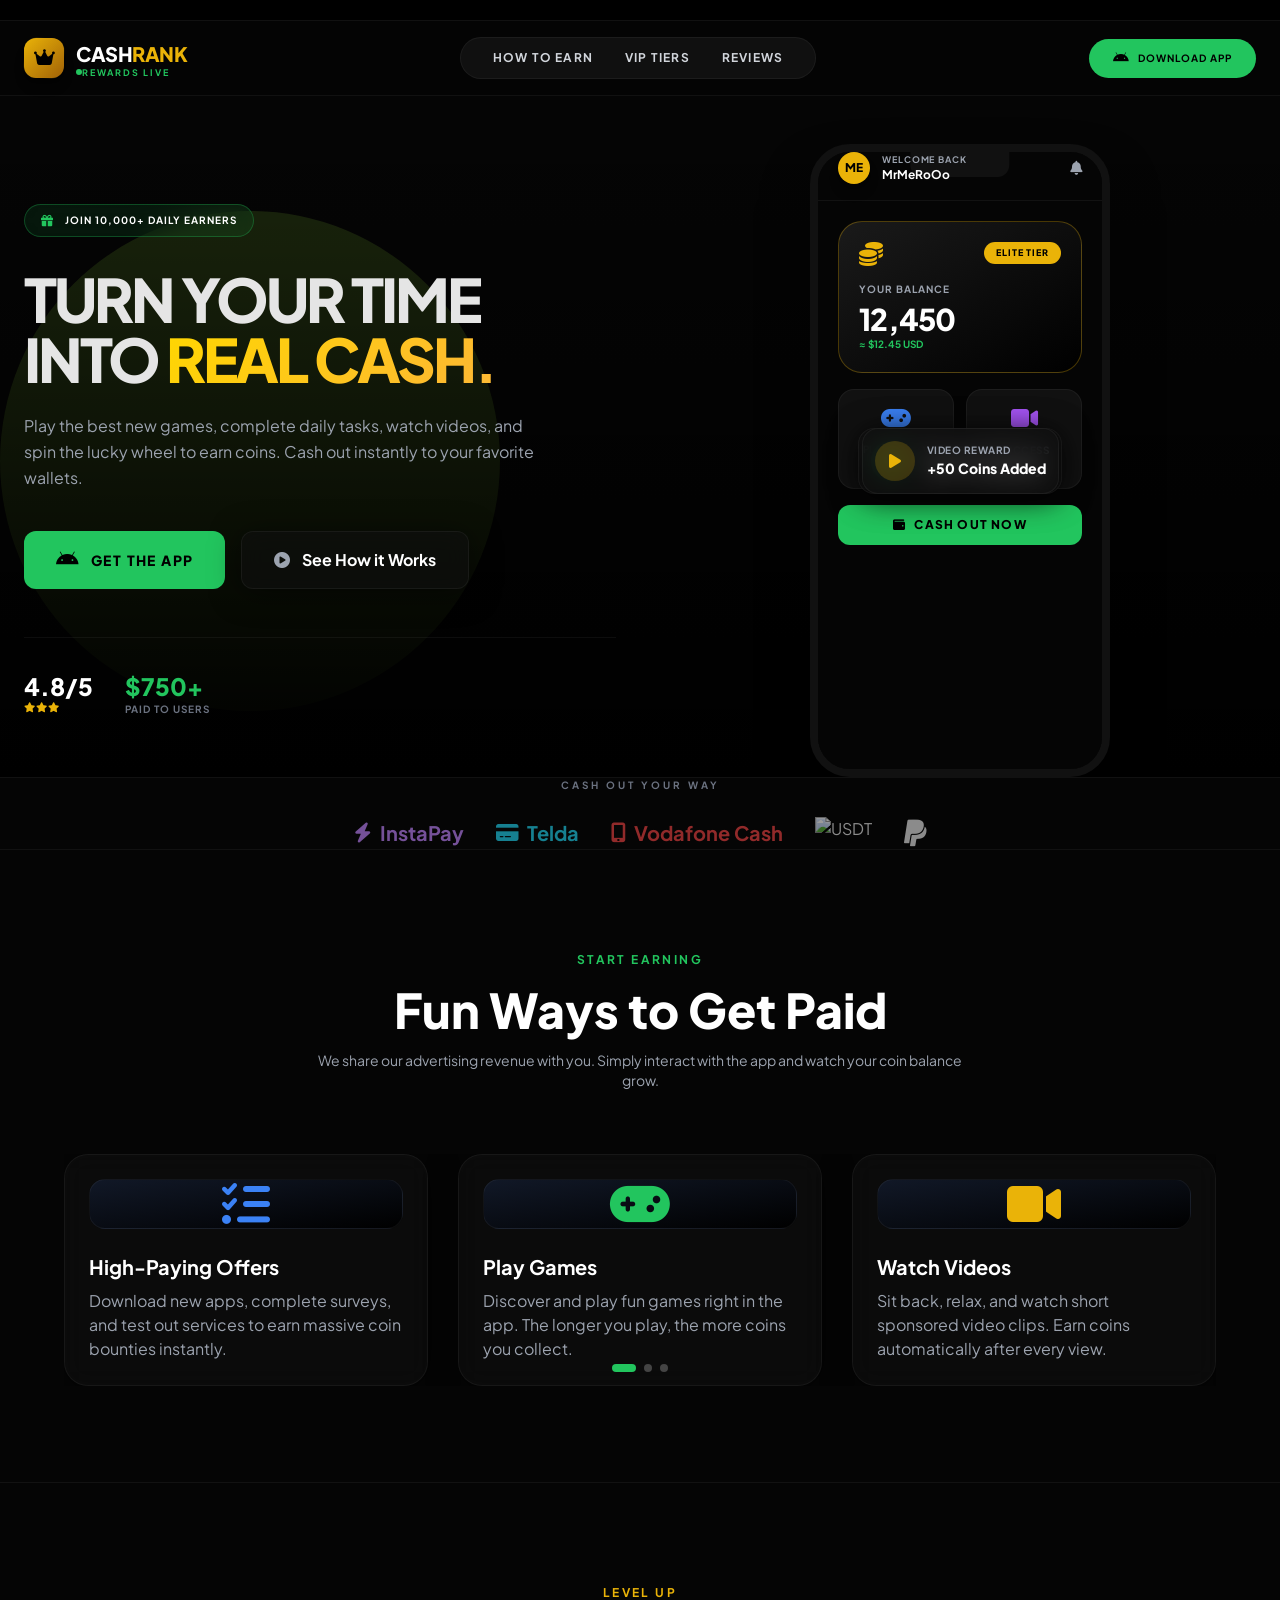
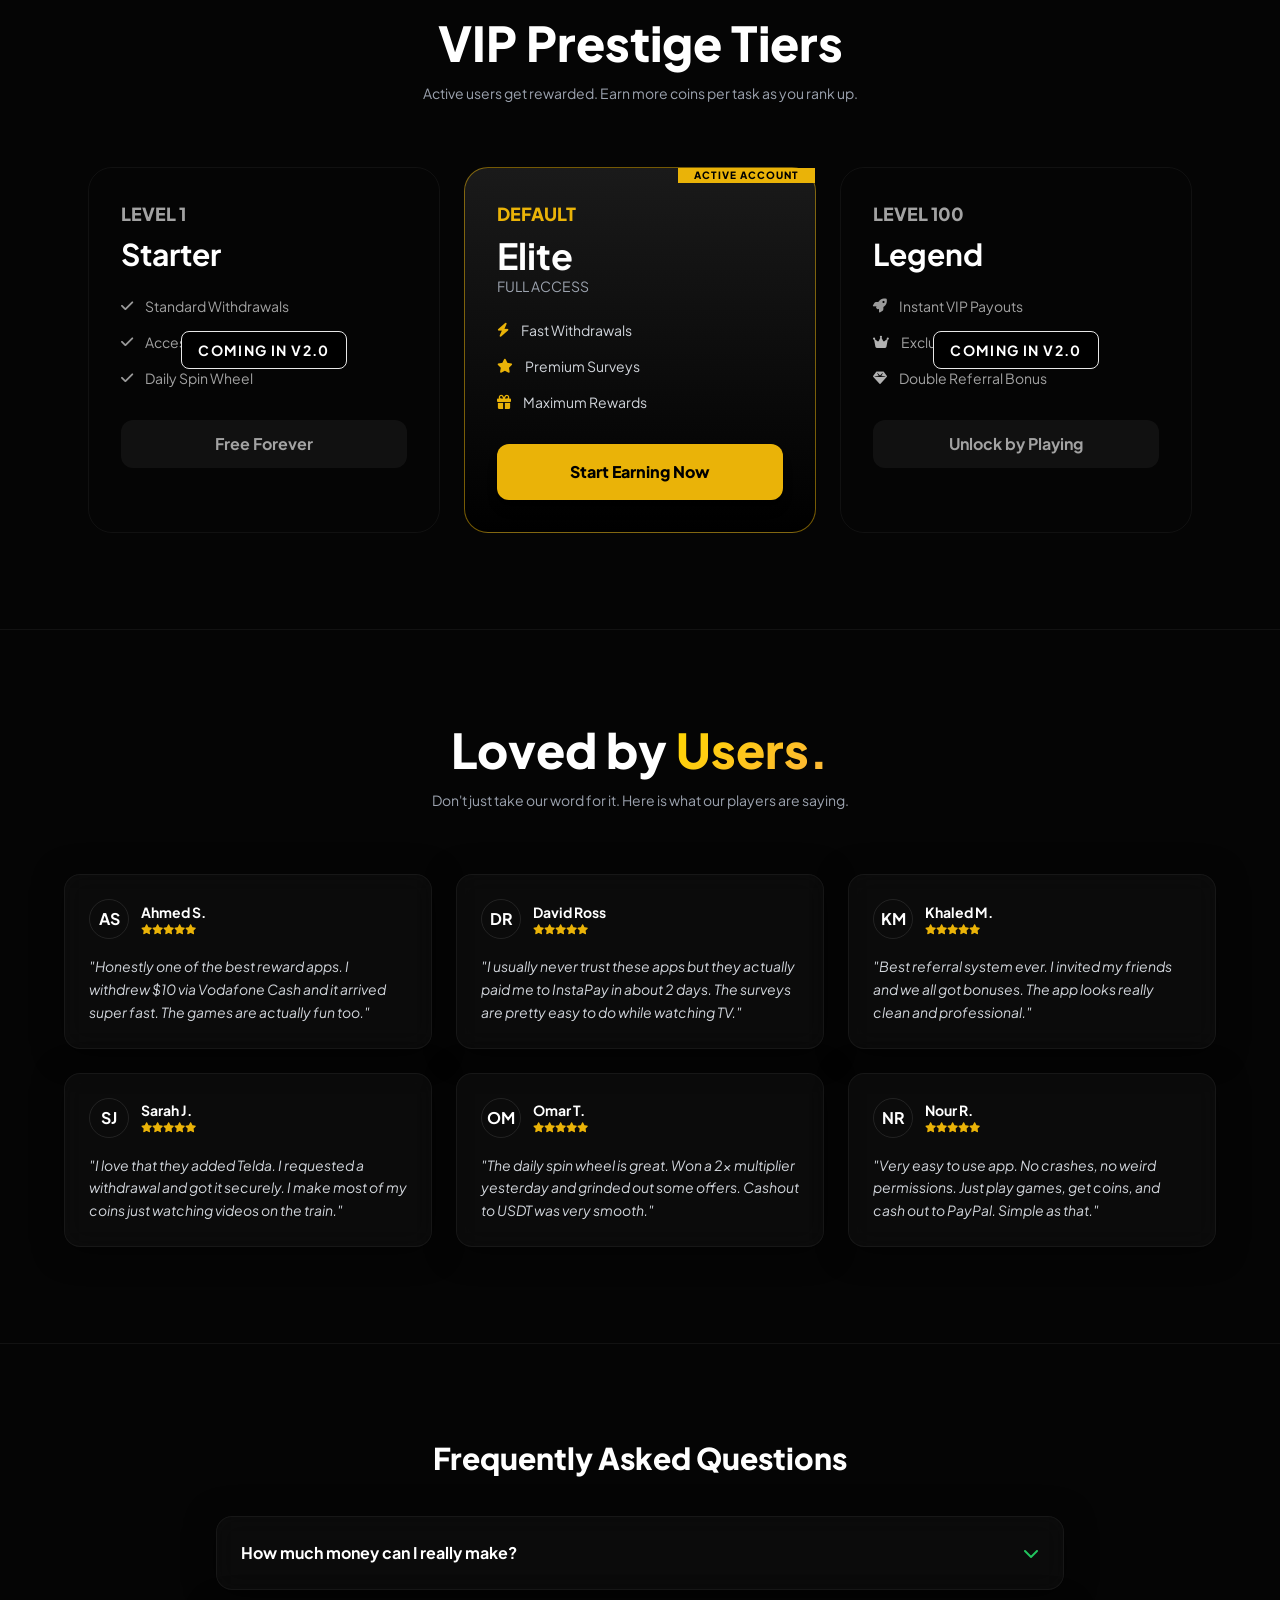
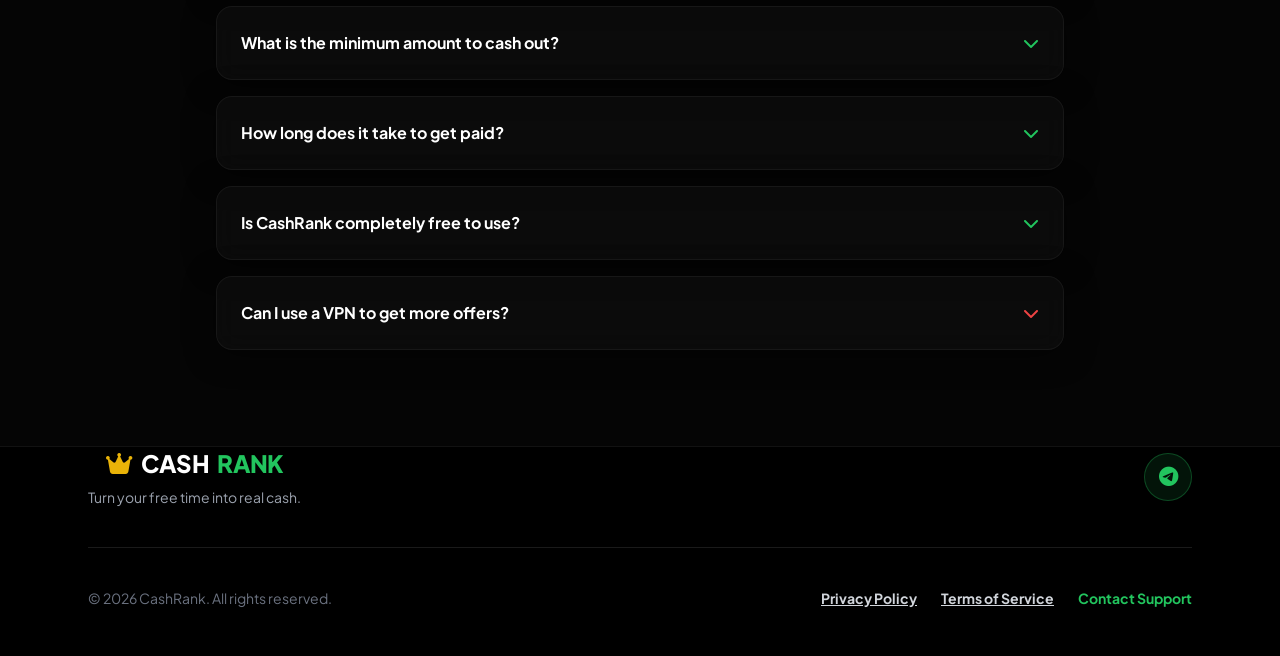
==== commit a18ad681: "Edit Privacy and Terms a href" ====
--- a/index.html
+++ b/index.html
@@ -523,8 +523,8 @@
                 <p class="text-sm font-semibold">&copy; 2026 CashRank. All rights reserved.</p>
                 
                 <div class="flex flex-col sm:flex-row gap-6 md:gap-10 text-center sm:text-left">
-                    <a href="/privacy" class="text-sm font-bold text-gray-300 hover:text-white underline decoration-green-500 decoration-2 underline-offset-4 transition">Privacy Policy</a>
-                    <a href="/terms" class="text-sm font-bold text-gray-300 hover:text-white underline decoration-green-500 decoration-2 underline-offset-4 transition">Terms of Service</a>
+                    <a href="/cashrank/privacy" class="text-sm font-bold text-gray-300 hover:text-white underline decoration-green-500 decoration-2 underline-offset-4 transition">Privacy Policy</a>
+                    <a href="/cashrank/terms" class="text-sm font-bold text-gray-300 hover:text-white underline decoration-green-500 decoration-2 underline-offset-4 transition">Terms of Service</a>
                     <a href="mailto:support@cashrank.online" class="text-sm font-bold text-green-500 hover:text-green-400 transition">Contact Support</a>
                 </div>
             </div>
